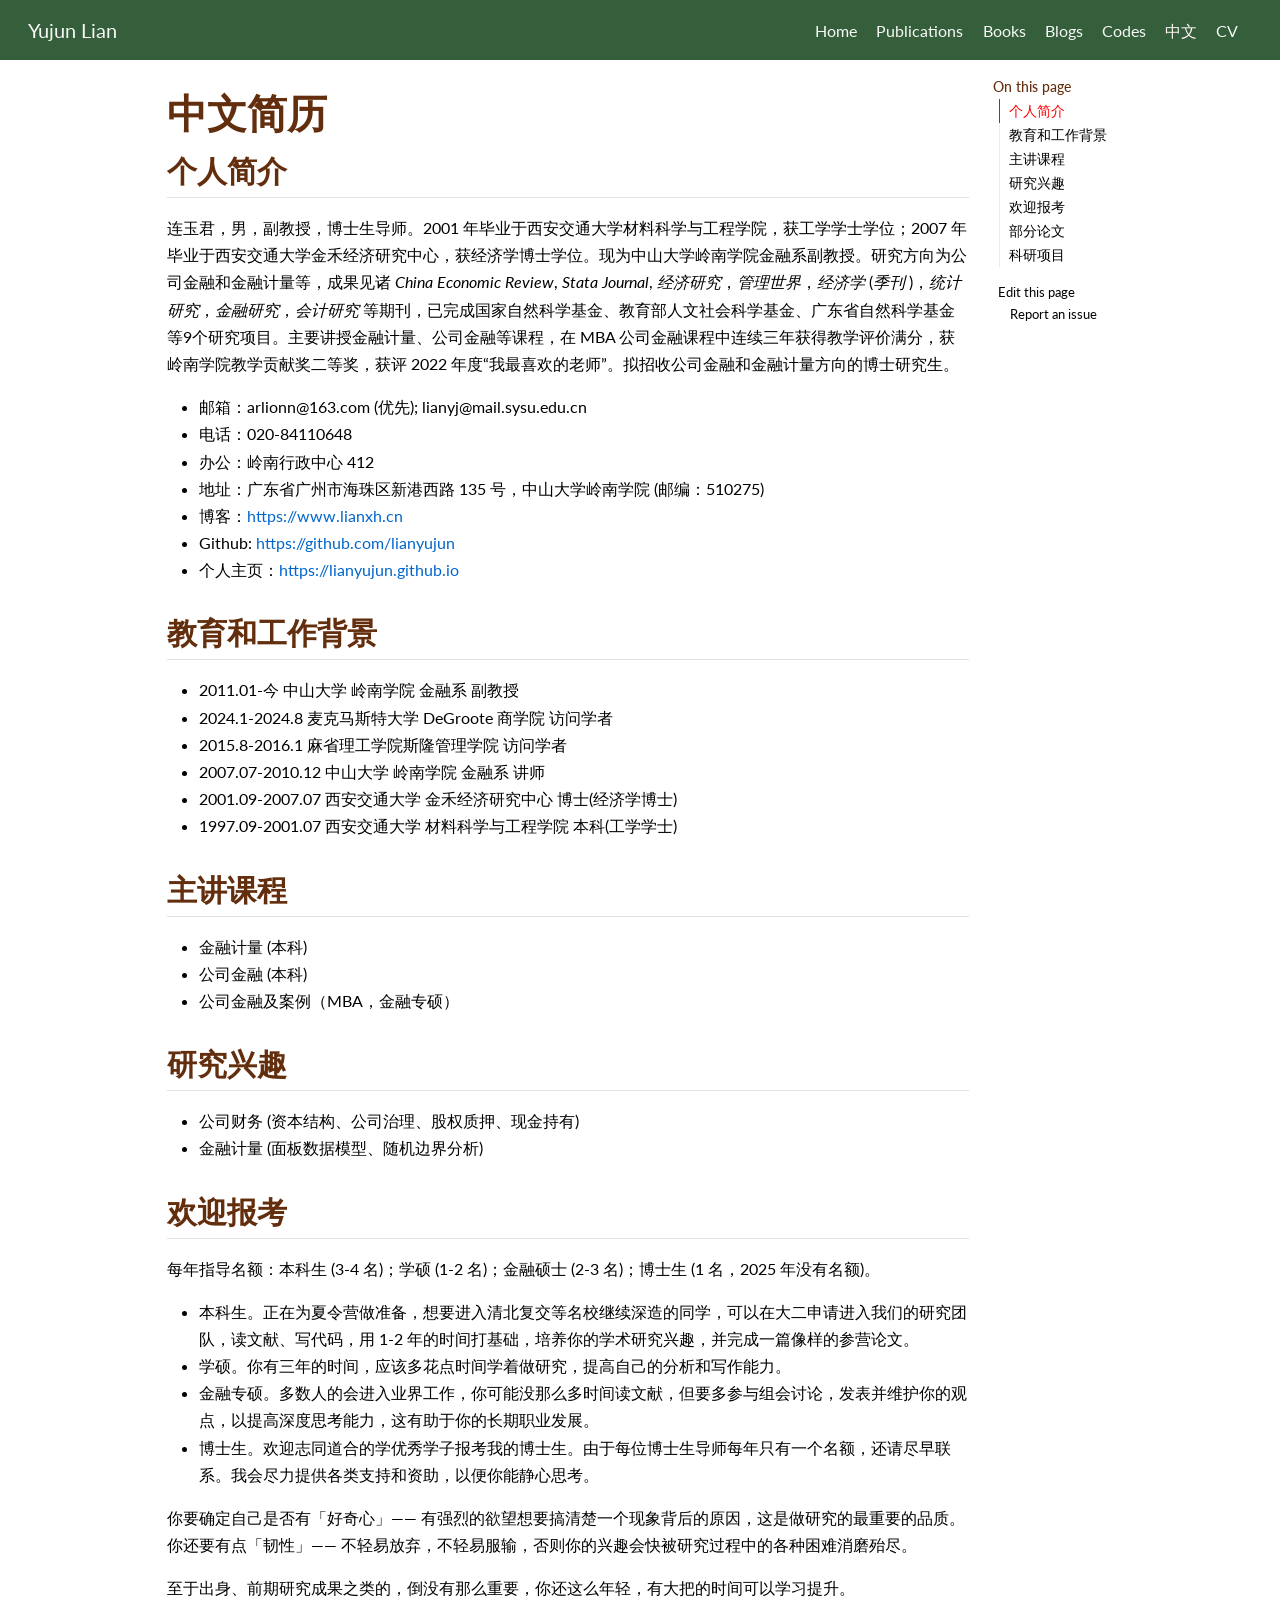
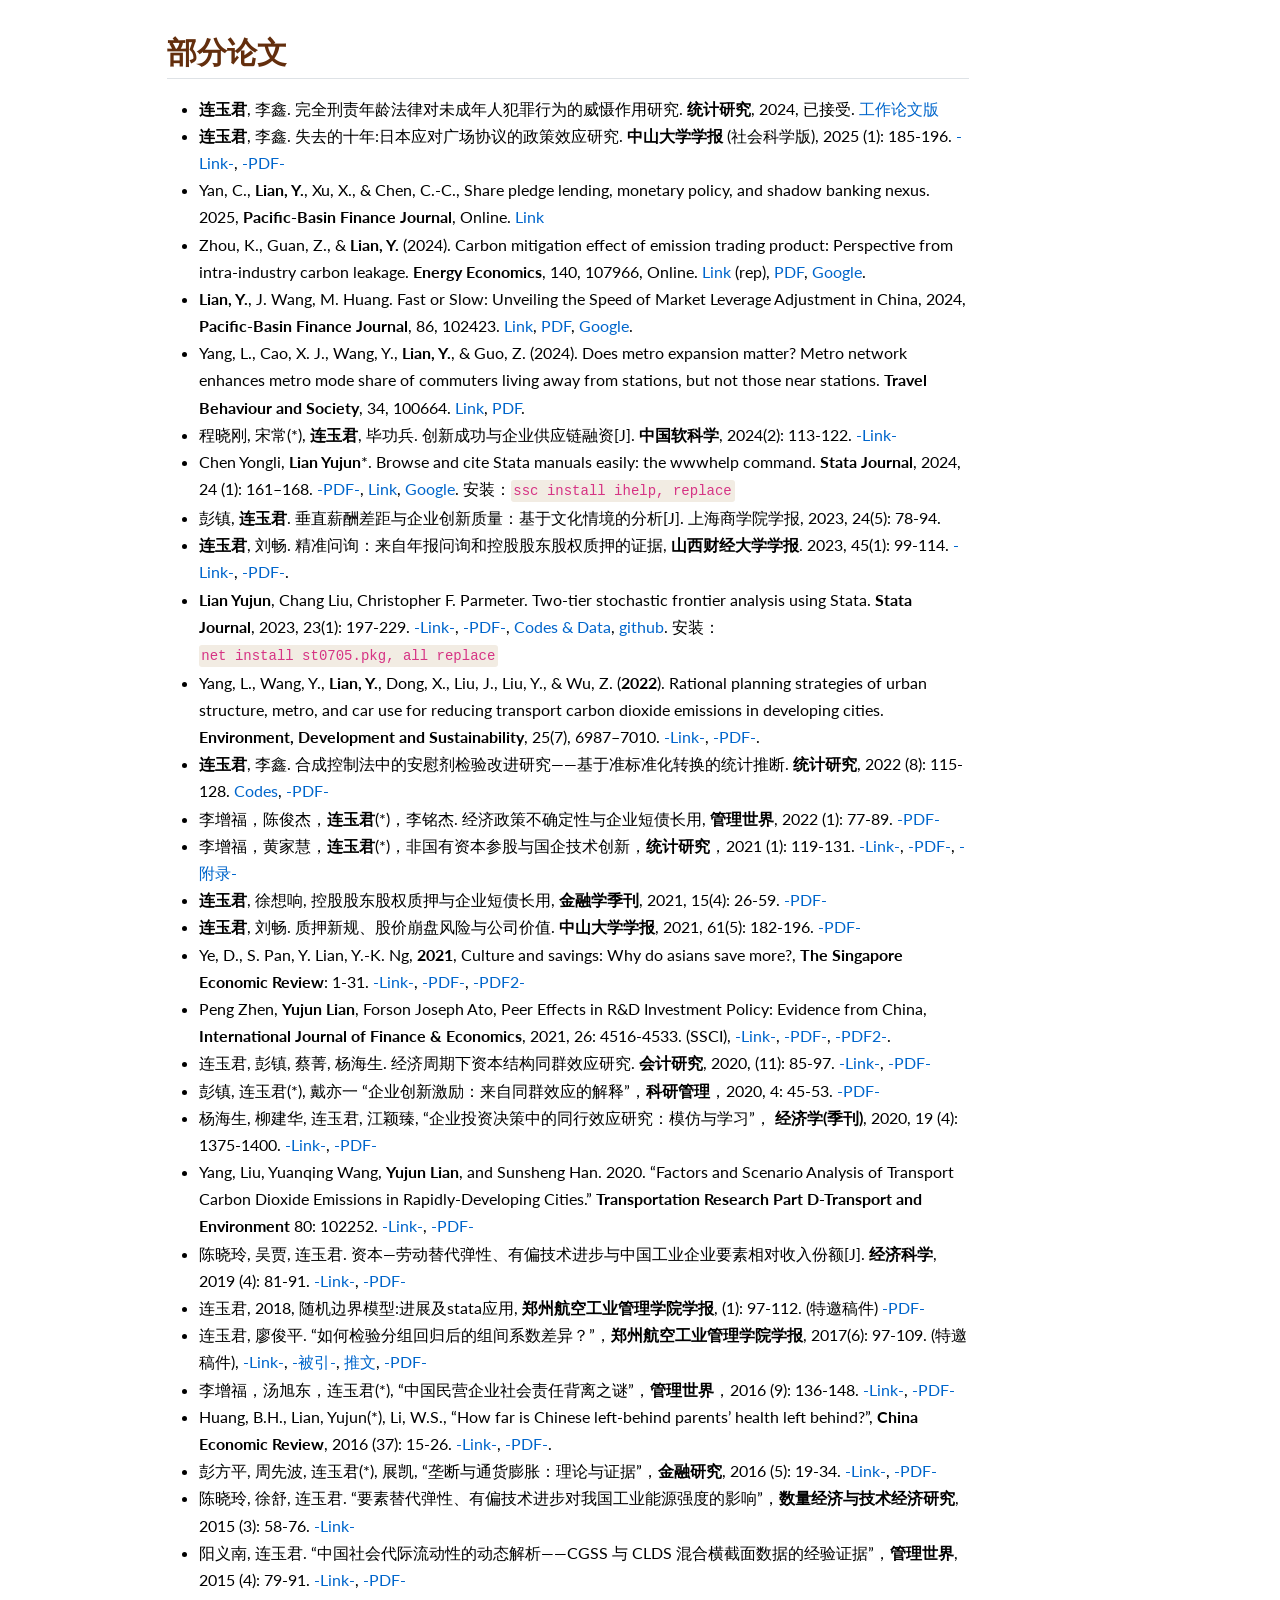
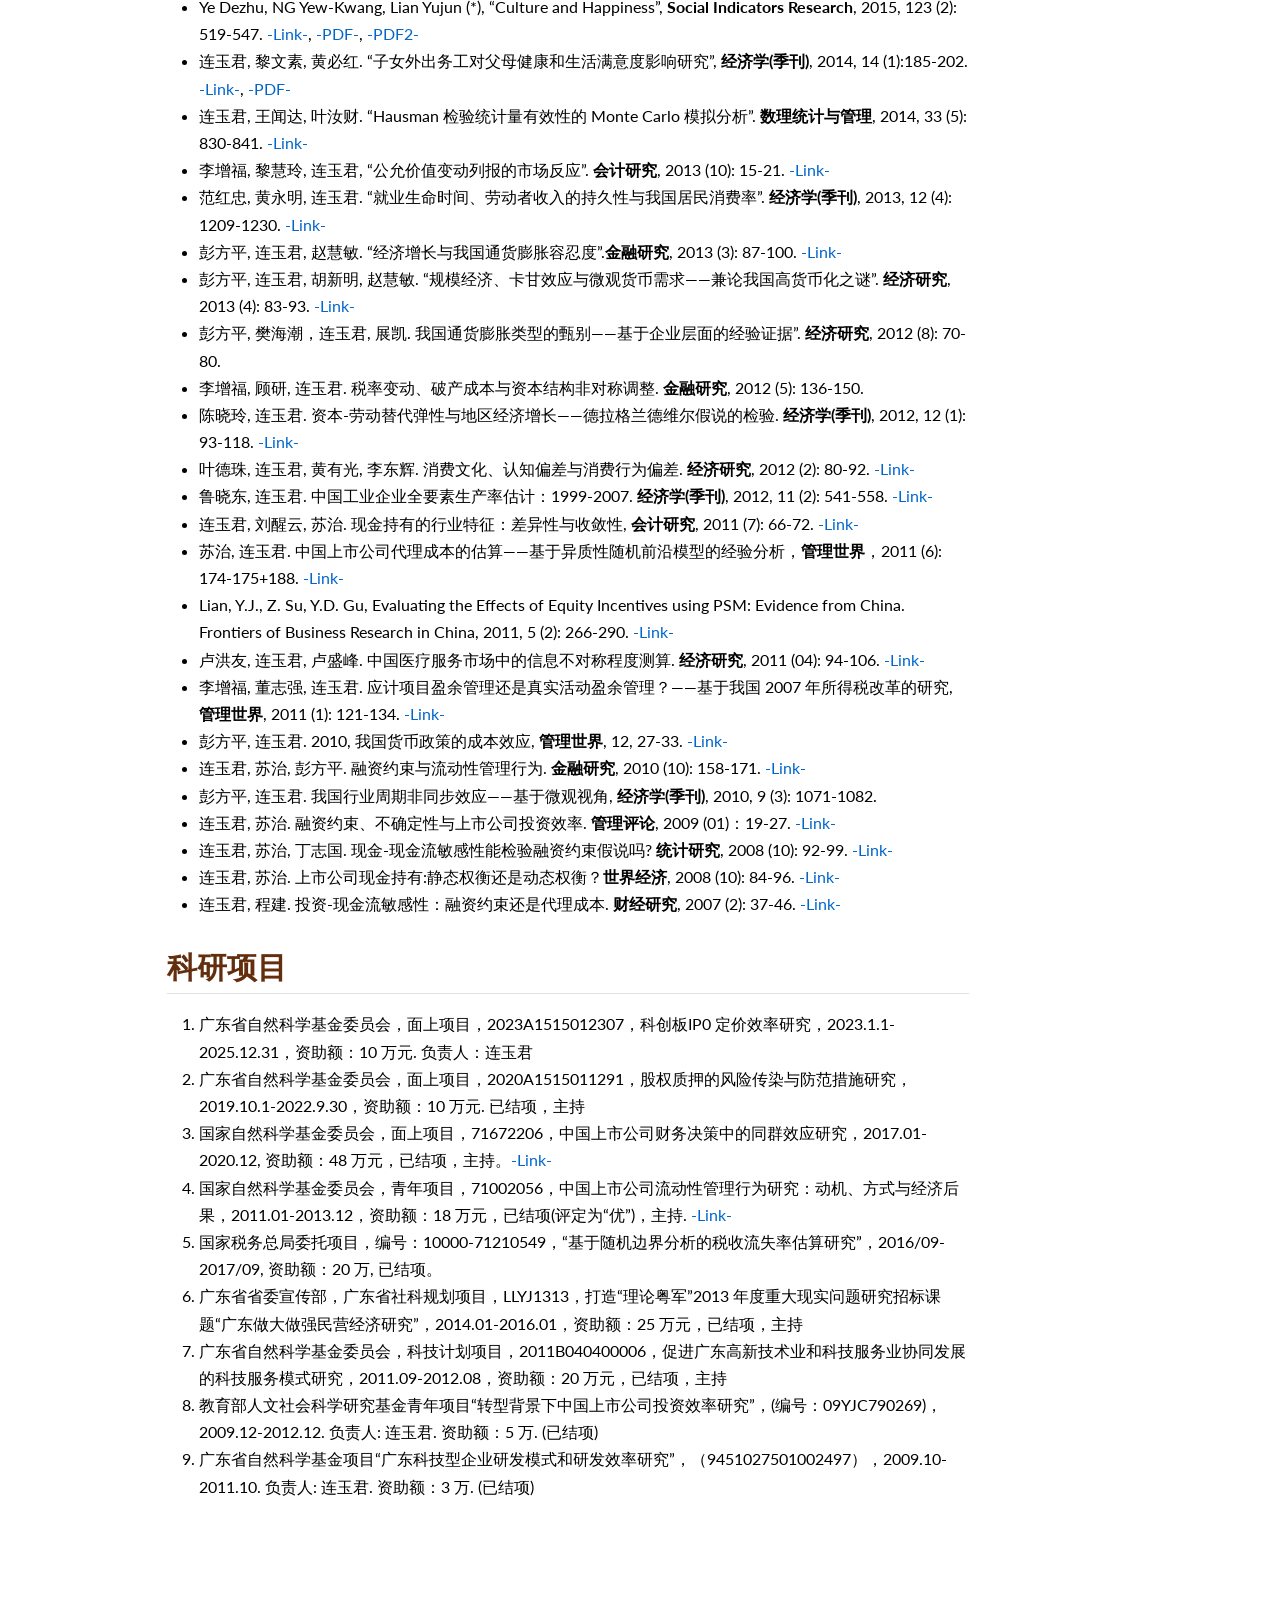
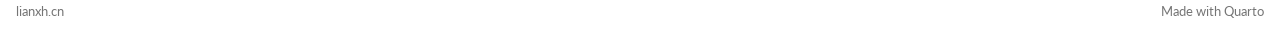
==== docs/Chinese.html @ 50842f46 "Initial commit" ====
<!DOCTYPE html>
<html xmlns="http://www.w3.org/1999/xhtml" lang="en" xml:lang="en"><head>

<meta charset="utf-8">
<meta name="generator" content="quarto-1.6.39">

<meta name="viewport" content="width=device-width, initial-scale=1.0, user-scalable=yes">


<title>中文简历 – Yujun Lian</title>
<style>
code{white-space: pre-wrap;}
span.smallcaps{font-variant: small-caps;}
div.columns{display: flex; gap: min(4vw, 1.5em);}
div.column{flex: auto; overflow-x: auto;}
div.hanging-indent{margin-left: 1.5em; text-indent: -1.5em;}
ul.task-list{list-style: none;}
ul.task-list li input[type="checkbox"] {
  width: 0.8em;
  margin: 0 0.8em 0.2em -1em; /* quarto-specific, see https://github.com/quarto-dev/quarto-cli/issues/4556 */ 
  vertical-align: middle;
}
</style>


<script src="site_libs/quarto-nav/quarto-nav.js"></script>
<script src="site_libs/quarto-nav/headroom.min.js"></script>
<script src="site_libs/clipboard/clipboard.min.js"></script>
<script src="site_libs/quarto-search/autocomplete.umd.js"></script>
<script src="site_libs/quarto-search/fuse.min.js"></script>
<script src="site_libs/quarto-search/quarto-search.js"></script>
<meta name="quarto:offset" content="./">
<link href="./images/site-logo.png" rel="icon" type="image/png">
<script src="site_libs/quarto-html/quarto.js"></script>
<script src="site_libs/quarto-html/popper.min.js"></script>
<script src="site_libs/quarto-html/tippy.umd.min.js"></script>
<script src="site_libs/quarto-html/anchor.min.js"></script>
<link href="site_libs/quarto-html/tippy.css" rel="stylesheet">
<link href="site_libs/quarto-html/quarto-syntax-highlighting-fe8e7e522ae82dd820442a7d00205796.css" rel="stylesheet" id="quarto-text-highlighting-styles">
<script src="site_libs/bootstrap/bootstrap.min.js"></script>
<link href="site_libs/bootstrap/bootstrap-icons.css" rel="stylesheet">
<link href="site_libs/bootstrap/bootstrap-5df277ab798583035ee15cc21a835e6a.min.css" rel="stylesheet" append-hash="true" id="quarto-bootstrap" data-mode="light">
<script id="quarto-search-options" type="application/json">{
  "location": "navbar",
  "copy-button": false,
  "collapse-after": 3,
  "panel-placement": "end",
  "type": "overlay",
  "limit": 50,
  "keyboard-shortcut": [
    "f",
    "/",
    "s"
  ],
  "show-item-context": false,
  "language": {
    "search-no-results-text": "No results",
    "search-matching-documents-text": "matching documents",
    "search-copy-link-title": "Copy link to search",
    "search-hide-matches-text": "Hide additional matches",
    "search-more-match-text": "more match in this document",
    "search-more-matches-text": "more matches in this document",
    "search-clear-button-title": "Clear",
    "search-text-placeholder": "",
    "search-detached-cancel-button-title": "Cancel",
    "search-submit-button-title": "Submit",
    "search-label": "Search"
  }
}</script>


</head>

<body class="nav-fixed">

<div id="quarto-search-results"></div>
  <header id="quarto-header" class="headroom fixed-top">
    <nav class="navbar navbar-expand-lg " data-bs-theme="dark">
      <div class="navbar-container container-fluid">
      <div class="navbar-brand-container mx-auto">
    <a class="navbar-brand" href="./index.html">
    <span class="navbar-title">Yujun Lian</span>
    </a>
  </div>
            <div id="quarto-search" class="" title="Search"></div>
          <button class="navbar-toggler" type="button" data-bs-toggle="collapse" data-bs-target="#navbarCollapse" aria-controls="navbarCollapse" role="menu" aria-expanded="false" aria-label="Toggle navigation" onclick="if (window.quartoToggleHeadroom) { window.quartoToggleHeadroom(); }">
  <span class="navbar-toggler-icon"></span>
</button>
          <div class="collapse navbar-collapse" id="navbarCollapse">
            <ul class="navbar-nav navbar-nav-scroll ms-auto">
  <li class="nav-item">
    <a class="nav-link" href="./index.html"> 
<span class="menu-text">Home</span></a>
  </li>  
  <li class="nav-item">
    <a class="nav-link" href="./publications.html"> 
<span class="menu-text">Publications</span></a>
  </li>  
  <li class="nav-item">
    <a class="nav-link" href="./books.html"> 
<span class="menu-text">Books</span></a>
  </li>  
  <li class="nav-item">
    <a class="nav-link" href="./blog.html"> 
<span class="menu-text">Blogs</span></a>
  </li>  
  <li class="nav-item">
    <a class="nav-link" href="./codes.html"> 
<span class="menu-text">Codes</span></a>
  </li>  
  <li class="nav-item">
    <a class="nav-link active" href="./Chinese.html" aria-current="page"> 
<span class="menu-text">中文</span></a>
  </li>  
  <li class="nav-item">
    <a class="nav-link" href="./CV.pdf"> 
<span class="menu-text">CV</span></a>
  </li>  
</ul>
          </div> <!-- /navcollapse -->
            <div class="quarto-navbar-tools">
</div>
      </div> <!-- /container-fluid -->
    </nav>
</header>
<!-- content -->
<div id="quarto-content" class="quarto-container page-columns page-rows-contents page-layout-article page-navbar">
<!-- sidebar -->
<!-- margin-sidebar -->
    <div id="quarto-margin-sidebar" class="sidebar margin-sidebar">
        <nav id="TOC" role="doc-toc" class="toc-active">
    <h2 id="toc-title">On this page</h2>
   
  <ul>
  <li><a href="#个人简介" id="toc-个人简介" class="nav-link active" data-scroll-target="#个人简介">个人简介</a></li>
  <li><a href="#教育和工作背景" id="toc-教育和工作背景" class="nav-link" data-scroll-target="#教育和工作背景">教育和工作背景</a></li>
  <li><a href="#主讲课程" id="toc-主讲课程" class="nav-link" data-scroll-target="#主讲课程">主讲课程</a></li>
  <li><a href="#研究兴趣" id="toc-研究兴趣" class="nav-link" data-scroll-target="#研究兴趣">研究兴趣</a></li>
  <li><a href="#欢迎报考" id="toc-欢迎报考" class="nav-link" data-scroll-target="#欢迎报考">欢迎报考</a></li>
  <li><a href="#部分论文" id="toc-部分论文" class="nav-link" data-scroll-target="#部分论文">部分论文</a></li>
  <li><a href="#科研项目" id="toc-科研项目" class="nav-link" data-scroll-target="#科研项目">科研项目</a></li>
  </ul>
<div class="toc-actions"><ul><li><a href="https://github.com/lianyujun/lianyujun.github.io/edit/main/Chinese.qmd" class="toc-action"><i class="bi bi-github"></i>Edit this page</a></li><li><a href="https://github.com/lianyujun/lianyujun.github.io/issues/new" class="toc-action"><i class="bi empty"></i>Report an issue</a></li></ul></div></nav>
    </div>
<!-- main -->
<main class="content" id="quarto-document-content">

<header id="title-block-header" class="quarto-title-block default">
<div class="quarto-title">
<h1 class="title">中文简历</h1>
</div>



<div class="quarto-title-meta">

    
  
    
  </div>
  


</header>


<section id="个人简介" class="level2">
<h2 class="anchored" data-anchor-id="个人简介">个人简介</h2>
<p>连玉君，男，副教授，博士生导师。2001 年毕业于西安交通大学材料科学与工程学院，获工学学士学位；2007 年毕业于西安交通大学金禾经济研究中心，获经济学博士学位。现为中山大学岭南学院金融系副教授。研究方向为公司金融和金融计量等，成果见诸 <em>China Economic Review</em>, <em>Stata Journal</em>, <em>经济研究</em>，<em>管理世界</em>，<em>经济学</em> (<em>季刊</em> )，<em>统计研究</em>，<em>金融研究</em>，<em>会计研究</em> 等期刊，已完成国家自然科学基金、教育部人文社会科学基金、广东省自然科学基金等9个研究项目。主要讲授金融计量、公司金融等课程，在 MBA 公司金融课程中连续三年获得教学评价满分，获岭南学院教学贡献奖二等奖，获评 2022 年度“我最喜欢的老师”。拟招收公司金融和金融计量方向的博士研究生。</p>
<ul>
<li>邮箱：arlionn@163.com (优先); lianyj@mail.sysu.edu.cn</li>
<li>电话：020-84110648</li>
<li>办公：岭南行政中心 412</li>
<li>地址：广东省广州市海珠区新港西路 135 号，中山大学岭南学院 (邮编：510275)</li>
<li>博客：<a href="https://www.lianxh.cn" class="uri">https://www.lianxh.cn</a></li>
<li>Github: <a href="https://github.com/lianyujun" class="uri">https://github.com/lianyujun</a></li>
<li>个人主页：<a href="https://lianyujun.github.io" class="uri">https://lianyujun.github.io</a></li>
</ul>
</section>
<section id="教育和工作背景" class="level2">
<h2 class="anchored" data-anchor-id="教育和工作背景">教育和工作背景</h2>
<ul>
<li>2011.01-今 中山大学 岭南学院 金融系 副教授</li>
<li>2024.1-2024.8 麦克马斯特大学 DeGroote 商学院 访问学者</li>
<li>2015.8-2016.1 麻省理工学院斯隆管理学院 访问学者</li>
<li>2007.07-2010.12 中山大学 岭南学院 金融系 讲师</li>
<li>2001.09-2007.07 西安交通大学 金禾经济研究中心 博士(经济学博士)</li>
<li>1997.09-2001.07 西安交通大学 材料科学与工程学院 本科(工学学士)</li>
</ul>
</section>
<section id="主讲课程" class="level2">
<h2 class="anchored" data-anchor-id="主讲课程">主讲课程</h2>
<ul>
<li>金融计量 (本科)</li>
<li>公司金融 (本科)</li>
<li>公司金融及案例（MBA，金融专硕）</li>
</ul>
</section>
<section id="研究兴趣" class="level2">
<h2 class="anchored" data-anchor-id="研究兴趣">研究兴趣</h2>
<ul>
<li>公司财务 (资本结构、公司治理、股权质押、现金持有)</li>
<li>金融计量 (面板数据模型、随机边界分析)</li>
</ul>
</section>
<section id="欢迎报考" class="level2">
<h2 class="anchored" data-anchor-id="欢迎报考">欢迎报考</h2>
<p>每年指导名额：本科生 (3-4 名)；学硕 (1-2 名)；金融硕士 (2-3 名)；博士生 (1 名，2025 年没有名额)。</p>
<ul>
<li>本科生。正在为夏令营做准备，想要进入清北复交等名校继续深造的同学，可以在大二申请进入我们的研究团队，读文献、写代码，用 1-2 年的时间打基础，培养你的学术研究兴趣，并完成一篇像样的参营论文。</li>
<li>学硕。你有三年的时间，应该多花点时间学着做研究，提高自己的分析和写作能力。</li>
<li>金融专硕。多数人的会进入业界工作，你可能没那么多时间读文献，但要多参与组会讨论，发表并维护你的观点，以提高深度思考能力，这有助于你的长期职业发展。</li>
<li>博士生。欢迎志同道合的学优秀学子报考我的博士生。由于每位博士生导师每年只有一个名额，还请尽早联系。我会尽力提供各类支持和资助，以便你能静心思考。</li>
</ul>
<p>你要确定自己是否有「好奇心」—— 有强烈的欲望想要搞清楚一个现象背后的原因，这是做研究的最重要的品质。你还要有点「韧性」—— 不轻易放弃，不轻易服输，否则你的兴趣会快被研究过程中的各种困难消磨殆尽。</p>
<p>至于出身、前期研究成果之类的，倒没有那么重要，你还这么年轻，有大把的时间可以学习提升。</p>
</section>
<section id="部分论文" class="level2">
<h2 class="anchored" data-anchor-id="部分论文">部分论文</h2>
<ul>
<li><strong>连玉君</strong>, 李鑫. 完全刑责年龄法律对未成年人犯罪行为的威慑作用研究. <strong>统计研究</strong>, 2024, 已接受. <a href="https://file-lianxh.oss-cn-shenzhen.aliyuncs.com/Refs/LianPub/%E8%BF%9E%E7%8E%89%E5%90%9B-%E6%9D%8E%E9%91%AB-2024-%E7%BB%9F%E8%AE%A1%E7%A0%94%E7%A9%B6-RDD-%E6%9C%AA%E6%88%90%E5%B9%B4%E4%BA%BA.pdf">工作论文版</a></li>
<li><strong>连玉君</strong>, 李鑫. 失去的十年:日本应对广场协议的政策效应研究. <strong>中山大学学报</strong> (社会科学版), 2025 (1): 185-196. <a href="https://link.cnki.net/doi/10.13471/j.cnki.jsysusse.2025.01.020">-Link-</a>, <a href="https://bar.cnki.net/bar/download/order?id=Pmp%2F5es3RB81cmauPwpbvsPMJcfwHgIZAnUyOJG6Kdog%2BHL%2FGFrGhKahW4YGMC%2BS9rApGw1Kn1Osj2RxbQfKvjCe6SDJA%2FE4K5lDg6WoZeh7b5mY%2FmsIpB5E%2FKF94iQVwddxEU3rL3oTHoiWc6PitFK57xT%2B8LhM%2BfEqYWvBGm0igmLMld3nSvbU4a5%2BOkNaUlSU0HSLnl9m7MwOtW%2FIk9GlczRq40icS9q1bpEM6d9lgv7q8C%2BP7FPVW3hwYPcqveGzrp%2B41EH7caBaJ8FVkg%3D%3D">-PDF-</a></li>
<li>Yan, C., <strong>Lian, Y.</strong>, Xu, X., &amp; Chen, C.-C., Share pledge lending, monetary policy, and shadow banking nexus. 2025, <strong>Pacific-Basin Finance Journal</strong>, Online. <a href="https://doi.org/10.1016/j.pacfin.2025.102772">Link</a></li>
<li>Zhou, K., Guan, Z., &amp; <strong>Lian, Y.</strong> (2024). Carbon mitigation effect of emission trading product: Perspective from intra-industry carbon leakage. <strong>Energy Economics</strong>, 140, 107966, Online. <a href="https://doi.org/10.1016/j.eneco.2024.107966">Link</a> (rep), <a href="https://file-lianxh.oss-cn-shenzhen.aliyuncs.com/Refs/LianPub/Lian-2024-EE_Preproof.pdf">PDF</a>, <a href="https://scholar.google.com/scholar?q=Carbon%20mitigation%20effect%20of%20emission%20trading%20product:%20Perspective%20from%20intra-industry%20carbon%20leakage">Google</a>.</li>
<li><strong>Lian, Y.</strong>, J. Wang, M. Huang. Fast or Slow: Unveiling the Speed of Market Leverage Adjustment in China, 2024, <strong>Pacific-Basin Finance Journal</strong>, 86, 102423. <a href="https://doi.org/10.1016/j.pacfin.2024.102423">Link</a>, <a href="https://file-lianxh.oss-cn-shenzhen.aliyuncs.com/Refs/LianPub/Lian_2024_Fast_or_slow_Unveiling_the_speed_of_market_leverage_adjustment_in_China.pdf">PDF</a>, <a href="https://scholar.google.com/scholar?q=Fast%20or%20slow:%20Unveiling%20the%20speed%20of%20market%20leverage%20adjustment%20in%20China">Google</a>.</li>
<li>Yang, L., Cao, X. J., Wang, Y., <strong>Lian, Y.</strong>, &amp; Guo, Z. (2024). Does metro expansion matter? Metro network enhances metro mode share of commuters living away from stations, but not those near stations. <strong>Travel Behaviour and Society</strong>, 34, 100664. <a href="https://doi.org/10.1016/j.tbs.2023.100664">Link</a>, <a href="https://file-lianxh.oss-cn-shenzhen.aliyuncs.com/Refs/LianPub/Yang_Lian_2024_TBS.pdf">PDF</a>.</li>
<li>程晓刚, 宋常(*), <strong>连玉君</strong>, 毕功兵. 创新成功与企业供应链融资[J]. <strong>中国软科学</strong>, 2024(2): 113-122. <a href="https://kns.cnki.net/kcms2/article/abstract?v=ifIT5_n5_GfsqAytcOFCtKtj3A3Ye2M3_9RBgXUpgnhGuce7Awmik5x9zVhSYfbQyEvQrpnA9vn4AttiF0kfsYgAFfIovjC_oeJJuO2YG7aA3ABB3IoGwXR8R9n0lREGvz3EJ3tcLM8Y3ekH7JFdlpgV2VUjnovy_2sYLNwwuPk=&amp;uniplatform=NZKPT">-Link-</a></li>
<li>Chen Yongli, <strong>Lian Yujun</strong>*. Browse and cite Stata manuals easily: the wwwhelp command. <strong>Stata Journal</strong>, 2024, 24 (1): 161–168. <a href="https://file-lianxh.oss-cn-shenzhen.aliyuncs.com/Refs/LianPub/Chen-Lian-2024-SJ-wwwhelp-ihelp.pdf">-PDF-</a>, <a href="https://doi.org/10.1177/1536867X241233676">Link</a>, <a href="https://scholar.google.com/scholar?q=Browse%20and%20cite%20Stata%20manuals%20easily:%20The%20wwwhelp%20command">Google</a>. 安装：<code>ssc install ihelp, replace</code></li>
<li>彭镇, <strong>连玉君</strong>. 垂直薪酬差距与企业创新质量：基于文化情境的分析[J]. 上海商学院学报, 2023, 24(5): 78-94.</li>
<li><strong>连玉君</strong>, 刘畅. 精准问询：来自年报问询和控股股东股权质押的证据, <strong>山西财经大学学报</strong>. 2023, 45(1): 99-114. <a href="https://d.wanfangdata.com.cn/periodical/sxcjdxxb202301008">-Link-</a>, <a href="https://file-lianxh.oss-cn-shenzhen.aliyuncs.com/Refs/LianPub/%E8%BF%9E%E7%8E%89%E5%90%9B-%E5%88%98%E7%95%85-2023-%E7%B2%BE%E5%87%86%E9%97%AE%E8%AF%A2_%E6%9D%A5%E8%87%AA%E5%B9%B4%E6%8A%A5%E9%97%AE%E8%AF%A2%E5%92%8C%E6%8E%A7%E8%82%A1%E8%82%A1%E4%B8%9C%E8%82%A1%E6%9D%83%E8%B4%A8%E6%8A%BC%E7%9A%84%E8%AF%81%E6%8D%AE.pdf">-PDF-</a>.</li>
<li><strong>Lian Yujun</strong>, Chang Liu, Christopher F. Parmeter. Two-tier stochastic frontier analysis using Stata. <strong>Stata Journal</strong>, 2023, 23(1): 197-229. <a href="https://journals.sagepub.com/doi/abs/10.1177/1536867X231162033">-Link-</a>, <a href="https://file.lianxh.cn/Refs/LianPub/Lian-2023-SJ-sftt-Two-tier-SFA.pdf">-PDF-</a>, <a href="https://gitee.com/arlionn/sftt">Codes &amp; Data</a>, <a href="https://github.com/arlionn/sftt">github</a>. 安装：<code>net install st0705.pkg, all replace</code></li>
<li>Yang, L., Wang, Y., <strong>Lian, Y.</strong>, Dong, X., Liu, J., Liu, Y., &amp; Wu, Z. (<strong>2022</strong>). Rational planning strategies of urban structure, metro, and car use for reducing transport carbon dioxide emissions in developing cities. <strong>Environment, Development and Sustainability</strong>, 25(7), 6987–7010. <a href="https://doi.org/10.1007/s10668-022-02344-0">-Link-</a>, <a href="https://link.springer.com/content/pdf/10.1007/s10668-022-02344-0.pdf">-PDF-</a>.</li>
<li><strong>连玉君</strong>, 李鑫. 合成控制法中的安慰剂检验改进研究——基于准标准化转换的统计推断. <strong>统计研究</strong>, 2022 (8): 115-128. <a href="https://gitee.com/arlionn/synthsd">Codes</a>, <a href="https://file-lianxh.oss-cn-shenzhen.aliyuncs.com/Refs/LianPub/%E8%BF%9E%E7%8E%89%E5%90%9B-%E6%9D%8E%E9%91%AB-2022-%E7%BB%9F%E8%AE%A1%E7%A0%94%E7%A9%B6-%E6%A0%A1%E6%A0%B7-%E9%9D%9E%E6%AD%A3%E5%BC%8F%E7%89%88.pdf">-PDF-</a></li>
<li>李增福，陈俊杰，<strong>连玉君</strong>(*)，李铭杰. 经济政策不确定性与企业短债长用, <strong>管理世界</strong>, 2022 (1): 77-89. <a href="https://file-lianxh.oss-cn-shenzhen.aliyuncs.com/Refs/LianPub/%E6%9D%8E%E5%A2%9E%E7%A6%8F-%E8%BF%9E%E7%8E%89%E5%90%9B-2022-%E7%AE%A1%E7%90%86%E4%B8%96%E7%95%8C-%E7%BB%8F%E6%B5%8E%E6%94%BF%E7%AD%96%E4%B8%8D%E7%A1%AE%E5%AE%9A%E6%80%A7%E4%B8%8E%E4%BC%81%E4%B8%9A%E7%9F%AD%E5%80%BA%E9%95%BF%E7%94%A8.pdf">-PDF-</a></li>
<li>李增福，黄家慧，<strong>连玉君</strong>(*)，非国有资本参股与国企技术创新，<strong>统计研究</strong>，2021 (1): 119-131. <a href="https://t.cnki.net/kcms/detail?v=X6oIUGaNdGl02O8hLreyMfQ1AB_lc7oZyruBxG73K9OVEB6dr7g6N2LQ1UIioRWcfRv5Ih1EskkwhzyU6x-XF-fvlUvmr2hJwiEvVfIzYhBskUjtHXBQNfai1jy4bto0&amp;uniplatform=NZKPT">-Link-</a>, <a href="https://file-lianxh.oss-cn-shenzhen.aliyuncs.com/Refs/LianPub/%E6%9D%8E%E5%A2%9E%E7%A6%8F-%E8%BF%9E%E7%8E%89%E5%90%9B-2021-%E5%B8%A6%E5%B0%81%E9%9D%A2-%E7%BB%9F%E8%AE%A1%E7%A0%94%E7%A9%B6-%E9%9D%9E%E5%9B%BD%E6%9C%89%E8%B5%84%E6%9C%AC%E5%8F%82%E8%82%A1%E4%B8%8E%E5%9B%BD%E4%BC%81%E6%8A%80%E6%9C%AF%E5%88%9B%E6%96%B0.pdf">-PDF-</a>, <a href="https://file-lianxh.oss-cn-shenzhen.aliyuncs.com/Refs/LianPub/%E6%9D%8E%E5%A2%9E%E7%A6%8F-%E8%BF%9E%E7%8E%89%E5%90%9B-2021-%E9%99%84%E5%BD%95-%E7%BB%9F%E8%AE%A1%E7%A0%94%E7%A9%B6-%E9%9D%9E%E5%9B%BD%E6%9C%89%E8%B5%84%E6%9C%AC%E5%8F%82%E8%82%A1%E4%B8%8E%E5%9B%BD%E4%BC%81%E6%8A%80%E6%9C%AF%E5%88%9B%E6%96%B0.pdf">-附录-</a></li>
<li><strong>连玉君</strong>, 徐想响, 控股股东股权质押与企业短债长用, <strong>金融学季刊</strong>, 2021, 15(4): 26-59. <a href="https://file-lianxh.oss-cn-shenzhen.aliyuncs.com/Refs/LianPub/%E8%BF%9E%E7%8E%89%E5%90%9B-2021-%E9%87%91%E8%9E%8D%E5%AD%A6%E5%AD%A3%E5%88%8A-%E6%8E%A7%E8%82%A1%E8%82%A1%E4%B8%9C%E8%82%A1%E6%9D%83%E8%B4%A8%E6%8A%BC%E4%B8%8E%E4%BC%81%E4%B8%9A%E7%9F%AD%E5%80%BA%E9%95%BF%E7%94%A8.pdf">-PDF-</a></li>
<li><strong>连玉君</strong>, 刘畅. 质押新规、股价崩盘风险与公司价值. <strong>中山大学学报</strong>, 2021, 61(5): 182-196. <a href="https://file-lianxh.oss-cn-shenzhen.aliyuncs.com/Refs/LianPub/%E8%BF%9E%E7%8E%89%E5%90%9B-%E5%88%98%E7%95%85-2021-%E4%B8%AD%E5%A4%A7%E5%AD%A6%E6%8A%A5-%E8%B4%A8%E6%8A%BC%E6%96%B0%E8%A7%84-%E8%82%A1%E4%BB%B7%E5%B4%A9%E7%9B%98%E9%A3%8E%E9%99%A9%E4%B8%8E%E5%85%AC%E5%8F%B8%E4%BB%B7%E5%80%BC.pdf">-PDF-</a></li>
<li>Ye, D., S. Pan, Y. Lian, Y.-K. Ng, <strong>2021</strong>, Culture and savings: Why do asians save more?, <strong>The Singapore Economic Review</strong>: 1-31. <a href="https://www.worldscientific.com/doi/full/10.1142/S0217590819500607">-Link-</a>, <a href="https://www.worldscientific.com/doi/epdf/10.1142/S0217590819500607">-PDF-</a>, <a href="https://file-lianxh.oss-cn-shenzhen.aliyuncs.com/Refs/LianPub/Ye_Lian_2020_Culture-and-Savings_SER.pdf">-PDF2-</a></li>
<li>Peng Zhen, <strong>Yujun Lian</strong>, Forson Joseph Ato, Peer Effects in R&amp;D Investment Policy: Evidence from China, <strong>International Journal of Finance &amp; Economics</strong>, 2021, 26: 4516-4533. (SSCI), <a href="https://onlinelibrary.wiley.com/doi/full/10.1002/ijfe.2028">-Link-</a>, <a href="https://onlinelibrary.wiley.com/doi/epdf/10.1002/ijfe.2028">-PDF-</a>, <a href="https://file-lianxh.oss-cn-shenzhen.aliyuncs.com/Refs/LianPub/Peng_Lian_2020_Peer-effects-in-%20RD-investment-policy.pdf">-PDF2-</a>.</li>
<li>连玉君, 彭镇, 蔡菁, 杨海生. 经济周期下资本结构同群效应研究. <strong>会计研究</strong>, 2020, (11): 85-97. <a href="https://t.cnki.net/kcms/detail?v=X6oIUGaNdGlrcQ3EAxDkIyS7JVN9RZzbI2ci-F4lxs7vX3pbiFS8-nABvY59ioPj8mODCOh1h6K1-YkcqEFjJzUvtkx7-tFLhvO_fIES1l6PUe_LmCyqqq9NAODEXtQZ&amp;uniplatform=NZKPT">-Link-</a>, <a href="https://file-lianxh.oss-cn-shenzhen.aliyuncs.com/Refs/LianPub/%E8%BF%9E%E7%8E%89%E5%90%9B-%E5%BD%AD%E9%95%87-%E8%94%A1%E8%8F%81-%E6%9D%A8%E6%B5%B7%E7%94%9F-2020-11-%E4%BC%9A%E8%AE%A1%E7%A0%94%E7%A9%B6.pdf">-PDF-</a></li>
<li>彭镇, 连玉君(*), 戴亦一 “企业创新激励：来自同群效应的解释”，<strong>科研管理</strong>，2020, 4: 45-53. <a href="https://file-lianxh.oss-cn-shenzhen.aliyuncs.com/Refs/LianPub/%E5%BD%AD%E9%95%87-%E8%BF%9E%E7%8E%89%E5%90%9B-2019-%E7%A7%91%E7%A0%94%E7%AE%A1%E7%90%86-%E4%BC%81%E4%B8%9A%E5%88%9B%E6%96%B0%E6%BF%80%E5%8A%B1_%E6%9D%A5%E8%87%AA%E5%90%8C%E7%BE%A4%E6%95%88%E5%BA%94%E7%9A%84%E8%A7%A3%E9%87%8A.pdf">-PDF-</a></li>
<li>杨海生, 柳建华, 连玉君, 江颖臻, “企业投资决策中的同行效应研究：模仿与学习”， <strong>经济学(季刊)</strong>, 2020, 19 (4): 1375-1400. <a href="https://kns.cnki.net/kcms/detail/detail.aspx?dbcode=CJFD&amp;dbname=CJFDLAST2020&amp;filename=JJXU202004012&amp;v=vnwv0yeOYjJw%25mmd2BlUxc6MxanVFhxwRp%25mmd2F6IpffyTQo6%25mmd2Bsuy7Loyopjgp%25mmd2BjNBhek9pFx">-Link-</a>, <a href="https://file-lianxh.oss-cn-shenzhen.aliyuncs.com/Refs/LianPub/%E6%9D%A8%E6%B5%B7%E7%94%9F-%E6%9F%B3%E5%BB%BA%E5%8D%8E-%E8%BF%9E%E7%8E%89%E5%90%9B-2019-%E7%BB%8F%E6%B5%8E%E5%AD%A6%E5%AD%A3%E5%88%8A-%E4%BC%81%E4%B8%9A%E6%8A%95%E8%B5%84%E5%86%B3%E7%AD%96%E4%B8%AD%E7%9A%84%E5%90%8C%E8%A1%8C%E6%95%88%E5%BA%94%E7%A0%94%E7%A9%B6.pdf">-PDF-</a></li>
<li>Yang, Liu, Yuanqing Wang, <strong>Yujun Lian</strong>, and Sunsheng Han. 2020. “Factors and Scenario Analysis of Transport Carbon Dioxide Emissions in Rapidly-Developing Cities.” <strong>Transportation Research Part D-Transport and Environment</strong> 80: 102252. <a href="https://doi.org/10.1016/j.trd.2020.102252">-Link-</a>, <a href="https://file-lianxh.oss-cn-shenzhen.aliyuncs.com/Refs/LianPub/Yang_Lian_2020_Q2-Transportation_Research_Part_D.pdf">-PDF-</a></li>
<li>陈晓玲, 吴贾, 连玉君. 资本—劳动替代弹性、有偏技术进步与中国工业企业要素相对收入份额[J]. <strong>经济科学</strong>, 2019 (4): 81-91. <a href="https://kns.cnki.net/kcms/detail/detail.aspx?dbcode=CJFD&amp;dbname=CJFDLAST2019&amp;filename=JJKX201904008&amp;v=MiYkH8v4IDNOpUHlm2A4WC2Byy%25mmd2FEbCk%25mmd2FtrFE5C9bi1ao4XQNgbDmqna4Q6Iz0Vkp">-Link-</a>, <a href="https://file-lianxh.oss-cn-shenzhen.aliyuncs.com/Refs/LianPub/%E9%99%88%E6%99%93%E7%8E%B2_%E5%90%B4%E8%B4%BE_%E8%BF%9E%E7%8E%89%E5%90%9B_2019_%E8%B5%84%E6%9C%AC_%E5%8A%B3%E5%8A%A8%E6%9B%BF%E4%BB%A3%E5%BC%B9%E6%80%A7_%E6%9C%89%E5%81%8F%E6%8A%80%E6%9C%AF%E8%BF%9B%E6%AD%A5%E4%B8%8E%E4%B8%AD%E5%9B%BD%E5%B7%A5%E4%B8%9A%E4%BC%81%E4%B8%9A%E8%A6%81%E7%B4%A0%E7%9B%B8%E5%AF%B9%E6%94%B6%E5%85%A5%E4%BB%BD%E9%A2%9D.pdf">-PDF-</a></li>
<li>连玉君, 2018, 随机边界模型:进展及stata应用, <strong>郑州航空工业管理学院学报</strong>, (1): 97-112. (特邀稿件) <a href="https://file-lianxh.oss-cn-shenzhen.aliyuncs.com/Refs/LianPub/%E8%BF%9E%E7%8E%89%E5%90%9B-2018-%E9%9A%8F%E6%9C%BA%E8%BE%B9%E7%95%8C%E6%A8%A1%E5%9E%8B_%E8%BF%9B%E5%B1%95%E5%8F%8AStata%E5%BA%94%E7%94%A8.pdf">-PDF-</a></li>
<li>连玉君, 廖俊平. “如何检验分组回归后的组间系数差异？”，<strong>郑州航空工业管理学院学报</strong>, 2017(6): 97-109. (特邀稿件), <a href="https://t.cnki.net/kcms/detail?v=3uoqIhG8C44YLTlOAiTRKgchrJ08w1e7KuxSPDoq7DTCXFyWbxw4dosRY_cytYzVnMc59G-pPbdxJriX8YSFT8J3rOGAdQkT&amp;uniplatform=NZKPT">-Link-</a>, <a href="https://ref.cnki.net/REF/Detail/GetRefFileDetail?fileName=ZZHK201706010&amp;title=%e5%a6%82%e4%bd%95%e6%a3%80%e9%aa%8c%e5%88%86%e7%bb%84%e5%9b%9e%e5%bd%92%e5%90%8e%e7%9a%84%e7%bb%84%e9%97%b4%e7%b3%bb%e6%95%b0%e5%b7%ae%e5%bc%82%3f&amp;fileCount=265&amp;otherRefCount=264&amp;yearCnt=0&amp;begin=&amp;end=&amp;isOtherCited=False&amp;isInCludedString=Y&amp;sourceRange=">-被引-</a>, <a href="https://www.lianxh.cn/news/051e3a01cdb19.html">推文</a>, <a href="https://file-lianxh.oss-cn-shenzhen.aliyuncs.com/Refs/LianPub/%E8%BF%9E%E7%8E%89%E5%90%9B-2017-%E5%A6%82%E4%BD%95%E6%A3%80%E9%AA%8C%E5%88%86%E7%BB%84%E5%9B%9E%E5%BD%92%E5%90%8E%E7%9A%84%E7%BB%84%E9%97%B4%E7%B3%BB%E6%95%B0%E5%B7%AE%E5%BC%82.pdf">-PDF-</a></li>
<li>李增福，汤旭东，连玉君(*), “中国民营企业社会责任背离之谜”，<strong>管理世界</strong>，2016 (9): 136-148. <a href="https://t.cnki.net/kcms/detail?v=X6oIUGaNdGlrAgAg5enwdNuHSVvILWgMK-Q3J0S4qLJKbGDEE3uvbhTG_E0ETd1ZaXGc_1a5O8EwnjnGG-mD-sq81UpA_-kbHG7p0lyW_Jn-fDF9Pu9YNUurzmZXGRbF&amp;uniplatform=NZKPT">-Link-</a>, <a href="https://file-lianxh.oss-cn-shenzhen.aliyuncs.com/Refs/LianPub/%E6%9D%8E%E5%A2%9E%E7%A6%8F-%E8%BF%9E%E7%8E%89%E5%90%9B-2016-%E7%AE%A1%E7%90%86%E4%B8%96%E7%95%8C-%E4%B8%AD%E5%9B%BD%E6%B0%91%E8%90%A5%E4%BC%81%E4%B8%9A%E7%A4%BE%E4%BC%9A%E8%B4%A3%E4%BB%BB%E8%83%8C%E7%A6%BB%E4%B9%8B%E8%B0%9C.pdf">-PDF-</a></li>
<li>Huang, B.H., Lian, Yujun(*), Li, W.S., “How far is Chinese left-behind parents’ health left behind?”, <strong>China Economic Review</strong>, 2016 (37): 15-26. <a href="https://doi.org/10.1016/j.chieco.2015.07.002">-Link-</a>, <a href="https://file-lianxh.oss-cn-shenzhen.aliyuncs.com/Refs/LianPub/Lian_2016_CER_How-far.pdf">-PDF-</a>.</li>
<li>彭方平, 周先波, 连玉君(*), 展凯, “垄断与通货膨胀：理论与证据”，<strong>金融研究</strong>, 2016 (5): 19-34. <a href="https://kns.cnki.net/kcms/detail/detail.aspx?dbcode=CJFD&amp;dbname=CJFDLAST2016&amp;filename=JRYJ201605002&amp;v=iEg1HMhdLqDNCkAkwFoqX3%25mmd2B5xRcmjqzN%25mmd2Bw4THrhle9op9uCMjygKPp1i4PBFxgjg">-Link-</a>, <a href="https://file-lianxh.oss-cn-shenzhen.aliyuncs.com/Refs/LianPub/%E5%BD%AD%E6%96%B9%E5%B9%B3_%E8%BF%9E%E7%8E%89%E5%90%9B_2016_%E9%87%91%E8%9E%8D%E7%A0%94%E7%A9%B6_%E5%9E%84%E6%96%AD%E4%B8%8E%E9%80%9A%E8%B4%A7%E8%86%A8%E8%83%80_%E7%90%86%E8%AE%BA%E4%B8%8E%E8%AF%81%E6%8D%AE.pdf">-PDF-</a></li>
<li>陈晓玲, 徐舒, 连玉君. “要素替代弹性、有偏技术进步对我国工业能源强度的影响”，<strong>数量经济与技术经济研究</strong>, 2015 (3): 58-76. <a href="https://kns.cnki.net/kcms/detail/detail.aspx?dbcode=CJFD&amp;dbname=CJFDLAST2015&amp;filename=SLJY201503004&amp;v=UlKXpnjvy2X7XT8ynt1lDV%25mmd2B%25mmd2BPt%25mmd2BvmYZp0w5XlkmI1JiZaMVBJ7dAMGAHDB4kxoKM">-Link-</a></li>
<li>阳义南, 连玉君. “中国社会代际流动性的动态解析——CGSS 与 CLDS 混合横截面数据的经验证据”，<strong>管理世界</strong>, 2015 (4): 79-91. <a href="https://t.cnki.net/kcms/detail?v=X6oIUGaNdGn7nPTxVXs9mp-ywXr8yEPvJlvCEjetvl7ywMlC7DVZ_4x3tQ-IeV1Hy7apu_7C3bDubaFAG4gBKhNxO3TPv-_IvLpVmA_l3vWbXSvLr82l8BC0XIQVQ-96&amp;uniplatform=NZKPT">-Link-</a>, <a href="https://file-lianxh.oss-cn-shenzhen.aliyuncs.com/Refs/LianPub/%E9%98%B3%E4%B9%89%E5%8D%97_%E8%BF%9E%E7%8E%89%E5%90%9B_2015_%E7%AE%A1%E7%90%86%E4%B8%96%E7%95%8C-%E4%B8%AD%E5%9B%BD%E7%A4%BE%E4%BC%9A%E4%BB%A3%E9%99%85%E6%B5%81%E5%8A%A8%E6%80%A7%E7%9A%84%E5%8A%A8%E6%80%81%E8%A7%A3%E6%9E%90.pdf">-PDF-</a></li>
<li>Ye Dezhu, NG Yew-Kwang, Lian Yujun (*), “Culture and Happiness”, <strong>Social Indicators Research</strong>, 2015, 123 (2): 519-547. <a href="https://link.springer.com/article/10.1007/s11205-014-0747-y">-Link-</a>, <a href="https://link.springer.com/content/pdf/10.1007/s11205-014-0747-y.pdf">-PDF-</a>, <a href="https://file-lianxh.oss-cn-shenzhen.aliyuncs.com/Refs/LianPub/Ye-2015-Culture-and-Happiness.pdf">-PDF2-</a></li>
<li>连玉君, 黎文素, 黄必红. “子女外出务工对父母健康和生活满意度影响研究”, <strong>经济学(季刊)</strong>, 2014, 14 (1):185-202. <a href="https://t.cnki.net/kcms/detail?v=X6oIUGaNdGlKGCGXJYVC6cmuhtJ8ZW9um1HJgWAv3F--M8xqGfw6M-BcrV4wpqVkeZmMXWXaBKooA75NZJXjVW7wT18cgJuSFmMTG_N9MmQ3z-KiP66jGQ3i-8cfeVEj&amp;uniplatform=NZKPT">-Link-</a>, <a href="https://file-lianxh.oss-cn-shenzhen.aliyuncs.com/Refs/LianPub/%E8%BF%9E%E7%8E%89%E5%90%9B_2014_%E7%BB%8F%E6%B5%8E%E5%AD%A6%E5%AD%A3%E5%88%8A_%E5%AD%90%E5%A5%B3%E5%A4%96%E5%87%BA%E5%8A%A1%E5%B7%A5%E5%AF%B9%E7%88%B6%E6%AF%8D%E5%81%A5%E5%BA%B7%E5%92%8C%E7%94%9F%E6%B4%BB%E6%BB%A1%E6%84%8F%E5%BA%A6%E5%BD%B1%E5%93%8D%E7%A0%94%E7%A9%B6.pdf">-PDF-</a></li>
<li>连玉君, 王闻达, 叶汝财. “Hausman 检验统计量有效性的 Monte Carlo 模拟分析”. <strong>数理统计与管理</strong>, 2014, 33 (5): 830-841. <a href="https://kns.cnki.net/kcms/detail/detail.aspx?dbcode=CJFD&amp;dbname=CJFD2014&amp;filename=SLTJ201405009&amp;v=aPuqF3qPXJ%25mmd2Bs10sKH%25mmd2FYTR2Xhk5LgV%25mmd2BpqnjdOn%25mmd2BqYN5WdLdZZ94qyHQz3bfYqPvqi">-Link-</a></li>
<li>李增福, 黎慧玲, 连玉君, “公允价值变动列报的市场反应”. <strong>会计研究</strong>, 2013 (10): 15-21. <a href="https://kns.cnki.net/kcms/detail/detail.aspx?dbcode=CJFD&amp;dbname=CJFDHIS2&amp;filename=KJYJ201310002&amp;v=DLTQkGOxEfcb7NLxzjEVeuaNnP6M18J%25mmd2BH6Ny3WcMdU60ZGxGCM8x5B%25mmd2BU%25mmd2FnHCjQbt">-Link-</a></li>
<li>范红忠, 黄永明, 连玉君. “就业生命时间、劳动者收入的持久性与我国居民消费率”. <strong>经济学(季刊)</strong>, 2013, 12 (4): 1209-1230. <a href="https://kns.cnki.net/kcms/detail/detail.aspx?dbcode=CJFD&amp;dbname=CJFD2013&amp;filename=JJXU201304005&amp;v=XaVPafMBgP8uShjWCK9kjeJ4e62kttKCDXRMosgVNkggJpXEWNKQQ%25mmd2FyIsPjE%25mmd2Fh%25mmd2Fr">-Link-</a></li>
<li>彭方平, 连玉君, 赵慧敏. “经济增长与我国通货膨胀容忍度”.<strong>金融研究</strong>, 2013 (3): 87-100. <a href="https://kns.cnki.net/kcms/detail/detail.aspx?dbcode=CJFD&amp;dbname=CJFD2013&amp;filename=JRYJ201303009&amp;v=gazb%25mmd2FTmM57T8yXxjRRwmF5O5CtU1RyWSznFXyIq%25mmd2F7%25mmd2FkQDQ%25mmd2F8HYS9vYlZr3ix4Fod">-Link-</a></li>
<li>彭方平, 连玉君, 胡新明, 赵慧敏. “规模经济、卡甘效应与微观货币需求——兼论我国高货币化之谜”. <strong>经济研究</strong>, 2013 (4): 83-93. <a href="https://kns.cnki.net/kcms/detail/detail.aspx?dbcode=CJFD&amp;dbname=CJFDLAST2015&amp;filename=JJYJ201304009&amp;v=P6%25mmd2FnkCL%25mmd2Fh8kekqn7Qh1Zz6YAulh1z7J6lNxN0HGlEfuLqw4DGvLLbJhdolVNDc0O">-Link-</a></li>
<li>彭方平, 樊海潮，连玉君, 展凯. 我国通货膨胀类型的甄别——基于企业层面的经验证据”. <strong>经济研究</strong>, 2012 (8): 70-80.</li>
<li>李增福, 顾研, 连玉君. 税率变动、破产成本与资本结构非对称调整. <strong>金融研究</strong>, 2012 (5): 136-150.</li>
<li>陈晓玲, 连玉君. 资本-劳动替代弹性与地区经济增长——德拉格兰德维尔假说的检验. <strong>经济学(季刊)</strong>, 2012, 12 (1): 93-118. <a href="https://t.cnki.net/kcms/detail?v=X6oIUGaNdGk7KmamKSdCf4ReyisI-D4NswU7ThX_BCxC1vyDF6Rfp4CEvc-7SagI50y9gXEO8PZwadcDjftJQEiKJ8z8hT0yyvlPxxYMNM-RT8vPg42zNA==&amp;uniplatform=NZKPT">-Link-</a></li>
<li>叶德珠, 连玉君, 黄有光, 李东辉. 消费文化、认知偏差与消费行为偏差. <strong>经济研究</strong>, 2012 (2): 80-92. <a href="https://t.cnki.net/kcms/detail?v=X6oIUGaNdGkvA89Jx3ExaGG62qx5f0VjrV4bURTBxcfGnD5f_AKgRFD4m76yYQzXhMwSNB-jAdTn_TKb7CQo86knJ2b_ShZ2dBr0UerY7v07aCdgUVJMIA==&amp;uniplatform=NZKPT">-Link-</a></li>
<li>鲁晓东, 连玉君. 中国工业企业全要素生产率估计：1999-2007. <strong>经济学(季刊)</strong>, 2012, 11 (2): 541-558. <a href="https://t.cnki.net/kcms/detail?v=X6oIUGaNdGkTG5M2fn0qzvVNE_rl1enAK1WfNOt_Sfw3KSFUbG_KfclEVyMBr0SaV1DDa0fTvJFjQP50PKzhuAjkwvasa-xLn0MP25oATZTfyi3weAJ40Q==&amp;uniplatform=NZKPT">-Link-</a></li>
<li>连玉君, 刘醒云, 苏治. 现金持有的行业特征：差异性与收敛性, <strong>会计研究</strong>, 2011 (7): 66-72. <a href="https://kns.cnki.net/kcms/detail/detail.aspx?dbcode=CJFD&amp;dbname=CJFD2011&amp;filename=KJYJ201107011&amp;v=Mxv4akbuWn4GLh2h3dDTmwIRNSZMCgi73JUoOjZCpCsBbSl%25mmd2FtWYHQr5LIWc%25mmd2BcfSd">-Link-</a></li>
<li>苏治, 连玉君. 中国上市公司代理成本的估算——基于异质性随机前沿模型的经验分析，<strong>管理世界</strong>，2011 (6): 174-175+188. <a href="https://kns.cnki.net/kcms/detail/detail.aspx?dbcode=CJFD&amp;dbname=CJFD2011&amp;filename=GLSJ201106021&amp;v=%25mmd2F5UaKggUD8M3sxkjrf0Nic0xDAhAF7uxI2IoMvEK0tge%25mmd2F6p9TnEb2XphRy7ASZbO">-Link-</a></li>
<li>Lian, Y.J., Z. Su, Y.D. Gu, Evaluating the Effects of Equity Incentives using PSM: Evidence from China. Frontiers of Business Research in China, 2011, 5 (2): 266-290. <a href="https://academic.microsoft.com/paper/2065970386">-Link-</a></li>
<li>卢洪友, 连玉君, 卢盛峰. 中国医疗服务市场中的信息不对称程度测算. <strong>经济研究</strong>, 2011 (04): 94-106. <a href="https://t.cnki.net/kcms/detail?v=X6oIUGaNdGnsJmC_8cJnc03I9gC9gi9WbKE7uoRnIajq5DNmg6d-9kr0GiuOhz9emyRPnkX98-d8kFybsssJUjiINBPLgV25sfGET7ON0efc6SXsjEvSag==&amp;uniplatform=NZKPT">-Link-</a></li>
<li>李增福, 董志强, 连玉君. 应计项目盈余管理还是真实活动盈余管理？——基于我国 2007 年所得税改革的研究, <strong>管理世界</strong>, 2011 (1): 121-134. <a href="https://t.cnki.net/kcms/detail?v=3uoqIhG8C44YLTlOAiTRKgchrJ08w1e7tvjWANqNvp80Xwf4tbZjOz0PdH-rNBDC2Y01k7wwBVX3SvmIqTzYWrKlW6poH7Hd&amp;uniplatform=NZKPT&amp;uid=WEEvREcwSlJHSldSdmVqM1BLVW9SQVdSTVZqQlNQcDZrRXVwdnI1emF1az0=$9A4hF_YAuvQ5obgVAqNKPCYcEjKensW4IQMovwHtwkF4VYPoHbKxJw!!">-Link-</a></li>
<li>彭方平, 连玉君. 2010, 我国货币政策的成本效应, <strong>管理世界</strong>, 12, 27-33. <a href="https://kns.cnki.net/kcms/detail/detail.aspx?dbcode=CJFD&amp;dbname=CJFD2010&amp;filename=GLSJ201012005&amp;v=J6QKr7SMRzk6hv6UUkcCc275f4FnZSo5vYnLnTyf6ihjoshiuagz1yvXTF6oiFfx">-Link-</a></li>
<li>连玉君, 苏治, 彭方平. 融资约束与流动性管理行为. <strong>金融研究</strong>, 2010 (10): 158-171. <a href="https://t.cnki.net/kcms/detail?v=X6oIUGaNdGlP4M0tsXPiU6wmWoPKCiNWl1JbNNWwXQBIcVBwCPyliLgTRfbuMIqK1EeqoxlUM72AX1vpn0OdGErQbDV9xvFMg6_gYJsSM_cbo61A1RPUZQ==&amp;uniplatform=NZKPT">-Link-</a></li>
<li>彭方平, 连玉君. 我国行业周期非同步效应——基于微观视角, <strong>经济学(季刊)</strong>, 2010, 9 (3): 1071-1082.<br>
</li>
<li>连玉君, 苏治. 融资约束、不确定性与上市公司投资效率. <strong>管理评论</strong>, 2009 (01)：19-27. <a href="https://t.cnki.net/kcms/detail?v=X6oIUGaNdGmGV8tRJ4vGxdlHxknuoD_aDUi3zjKlMLZu-pVFXVfGUgSD0p-RZmf-Ae1Sb5ExvuIh0_BadtH5y8C_oGQYz4Y3iZDpx8Fh760TBTneXv7VrA==&amp;uniplatform=NZKPT">-Link-</a></li>
<li>连玉君, 苏治, 丁志国. 现金-现金流敏感性能检验融资约束假说吗? <strong>统计研究</strong>, 2008 (10): 92-99. <a href="https://kns.cnki.net/kcms/detail/detail.aspx?dbcode=CJFD&amp;dbname=CJFD2008&amp;filename=TJYJ200810016&amp;v=IdIBnwKGB4SD0iPVpnEzucO82oLDRPxt57XCjB5vLshcPO3ax%25mmd2BzwMmv3KIpthKlB">-Link-</a></li>
<li>连玉君, 苏治. 上市公司现金持有:静态权衡还是动态权衡？<strong>世界经济</strong>, 2008 (10): 84-96. <a href="https://kns.cnki.net/kcms/detail/detail.aspx?dbcode=CJFD&amp;dbname=CJFD2008&amp;filename=SJJJ200810010&amp;v=8myfCWmARKYWlIKzZjg4IVqjoOfF5CQezmjy2%25mmd2BJQmkIgUM710iD5nCELC7uU%25mmd2FtOM">-Link-</a></li>
<li>连玉君, 程建. 投资-现金流敏感性：融资约束还是代理成本. <strong>财经研究</strong>, 2007 (2): 37-46. <a href="http://www.cnki.com.cn/Article/CJFDTotal-CJYJ200702003.htm">-Link-</a></li>
</ul>
</section>
<section id="科研项目" class="level2">
<h2 class="anchored" data-anchor-id="科研项目">科研项目</h2>
<ol type="1">
<li>广东省自然科学基金委员会，面上项目，2023A1515012307，科创板IP0 定价效率研究，2023.1.1-2025.12.31，资助额：10 万元. 负责人：连玉君</li>
<li>广东省自然科学基金委员会，面上项目，2020A1515011291，股权质押的风险传染与防范措施研究，2019.10.1-2022.9.30，资助额：10 万元. 已结项，主持</li>
<li>国家自然科学基金委员会，面上项目，71672206，中国上市公司财务决策中的同群效应研究，2017.01-2020.12, 资助额：48 万元，已结项，主持。<a href="https://kd.nsfc.cn/finalDetails?id=83544e95ca20f26ad457a1eb243297a4">-Link-</a></li>
<li>国家自然科学基金委员会，青年项目，71002056，中国上市公司流动性管理行为研究：动机、方式与经济后果，2011.01-2013.12，资助额：18 万元，已结项(评定为“优”)，主持. <a href="https://kd.nsfc.cn/finalDetails?id=8ccc0382ece0ee5a1552c62af23e6901">-Link-</a></li>
<li>国家税务总局委托项目，编号：10000-71210549，“基于随机边界分析的税收流失率估算研究”，2016/09-2017/09, 资助额：20 万, 已结项。</li>
<li>广东省省委宣传部，广东省社科规划项目，LLYJ1313，打造“理论粤军”2013 年度重大现实问题研究招标课题“广东做大做强民营经济研究”，2014.01-2016.01，资助额：25 万元，已结项，主持</li>
<li>广东省自然科学基金委员会，科技计划项目，2011B040400006，促进广东高新技术业和科技服务业协同发展的科技服务模式研究，2011.09-2012.08，资助额：20 万元，已结项，主持</li>
<li>教育部人文社会科学研究基金青年项目“转型背景下中国上市公司投资效率研究”，(编号：09YJC790269)，2009.12-2012.12. 负责人: 连玉君. 资助额：5 万. (已结项)</li>
<li>广东省自然科学基金项目“广东科技型企业研发模式和研发效率研究”，（9451027501002497），2009.10-2011.10. 负责人: 连玉君. 资助额：3 万. (已结项)</li>
</ol>
<!-- ![](https://fig-lianxh.oss-cn-shenzhen.aliyuncs.com/LianxhHome.PNG) -->


</section>

</main> <!-- /main -->
<script id="quarto-html-after-body" type="application/javascript">
window.document.addEventListener("DOMContentLoaded", function (event) {
  const toggleBodyColorMode = (bsSheetEl) => {
    const mode = bsSheetEl.getAttribute("data-mode");
    const bodyEl = window.document.querySelector("body");
    if (mode === "dark") {
      bodyEl.classList.add("quarto-dark");
      bodyEl.classList.remove("quarto-light");
    } else {
      bodyEl.classList.add("quarto-light");
      bodyEl.classList.remove("quarto-dark");
    }
  }
  const toggleBodyColorPrimary = () => {
    const bsSheetEl = window.document.querySelector("link#quarto-bootstrap");
    if (bsSheetEl) {
      toggleBodyColorMode(bsSheetEl);
    }
  }
  toggleBodyColorPrimary();  
  const icon = "";
  const anchorJS = new window.AnchorJS();
  anchorJS.options = {
    placement: 'right',
    icon: icon
  };
  anchorJS.add('.anchored');
  const isCodeAnnotation = (el) => {
    for (const clz of el.classList) {
      if (clz.startsWith('code-annotation-')) {                     
        return true;
      }
    }
    return false;
  }
  const onCopySuccess = function(e) {
    // button target
    const button = e.trigger;
    // don't keep focus
    button.blur();
    // flash "checked"
    button.classList.add('code-copy-button-checked');
    var currentTitle = button.getAttribute("title");
    button.setAttribute("title", "Copied!");
    let tooltip;
    if (window.bootstrap) {
      button.setAttribute("data-bs-toggle", "tooltip");
      button.setAttribute("data-bs-placement", "left");
      button.setAttribute("data-bs-title", "Copied!");
      tooltip = new bootstrap.Tooltip(button, 
        { trigger: "manual", 
          customClass: "code-copy-button-tooltip",
          offset: [0, -8]});
      tooltip.show();    
    }
    setTimeout(function() {
      if (tooltip) {
        tooltip.hide();
        button.removeAttribute("data-bs-title");
        button.removeAttribute("data-bs-toggle");
        button.removeAttribute("data-bs-placement");
      }
      button.setAttribute("title", currentTitle);
      button.classList.remove('code-copy-button-checked');
    }, 1000);
    // clear code selection
    e.clearSelection();
  }
  const getTextToCopy = function(trigger) {
      const codeEl = trigger.previousElementSibling.cloneNode(true);
      for (const childEl of codeEl.children) {
        if (isCodeAnnotation(childEl)) {
          childEl.remove();
        }
      }
      return codeEl.innerText;
  }
  const clipboard = new window.ClipboardJS('.code-copy-button:not([data-in-quarto-modal])', {
    text: getTextToCopy
  });
  clipboard.on('success', onCopySuccess);
  if (window.document.getElementById('quarto-embedded-source-code-modal')) {
    const clipboardModal = new window.ClipboardJS('.code-copy-button[data-in-quarto-modal]', {
      text: getTextToCopy,
      container: window.document.getElementById('quarto-embedded-source-code-modal')
    });
    clipboardModal.on('success', onCopySuccess);
  }
    var localhostRegex = new RegExp(/^(?:http|https):\/\/localhost\:?[0-9]*\//);
    var mailtoRegex = new RegExp(/^mailto:/);
      var filterRegex = new RegExp("https:\/\/lianyujun\.github\.io");
    var isInternal = (href) => {
        return filterRegex.test(href) || localhostRegex.test(href) || mailtoRegex.test(href);
    }
    // Inspect non-navigation links and adorn them if external
 	var links = window.document.querySelectorAll('a[href]:not(.nav-link):not(.navbar-brand):not(.toc-action):not(.sidebar-link):not(.sidebar-item-toggle):not(.pagination-link):not(.no-external):not([aria-hidden]):not(.dropdown-item):not(.quarto-navigation-tool):not(.about-link)');
    for (var i=0; i<links.length; i++) {
      const link = links[i];
      if (!isInternal(link.href)) {
        // undo the damage that might have been done by quarto-nav.js in the case of
        // links that we want to consider external
        if (link.dataset.originalHref !== undefined) {
          link.href = link.dataset.originalHref;
        }
      }
    }
  function tippyHover(el, contentFn, onTriggerFn, onUntriggerFn) {
    const config = {
      allowHTML: true,
      maxWidth: 500,
      delay: 100,
      arrow: false,
      appendTo: function(el) {
          return el.parentElement;
      },
      interactive: true,
      interactiveBorder: 10,
      theme: 'quarto',
      placement: 'bottom-start',
    };
    if (contentFn) {
      config.content = contentFn;
    }
    if (onTriggerFn) {
      config.onTrigger = onTriggerFn;
    }
    if (onUntriggerFn) {
      config.onUntrigger = onUntriggerFn;
    }
    window.tippy(el, config); 
  }
  const noterefs = window.document.querySelectorAll('a[role="doc-noteref"]');
  for (var i=0; i<noterefs.length; i++) {
    const ref = noterefs[i];
    tippyHover(ref, function() {
      // use id or data attribute instead here
      let href = ref.getAttribute('data-footnote-href') || ref.getAttribute('href');
      try { href = new URL(href).hash; } catch {}
      const id = href.replace(/^#\/?/, "");
      const note = window.document.getElementById(id);
      if (note) {
        return note.innerHTML;
      } else {
        return "";
      }
    });
  }
  const xrefs = window.document.querySelectorAll('a.quarto-xref');
  const processXRef = (id, note) => {
    // Strip column container classes
    const stripColumnClz = (el) => {
      el.classList.remove("page-full", "page-columns");
      if (el.children) {
        for (const child of el.children) {
          stripColumnClz(child);
        }
      }
    }
    stripColumnClz(note)
    if (id === null || id.startsWith('sec-')) {
      // Special case sections, only their first couple elements
      const container = document.createElement("div");
      if (note.children && note.children.length > 2) {
        container.appendChild(note.children[0].cloneNode(true));
        for (let i = 1; i < note.children.length; i++) {
          const child = note.children[i];
          if (child.tagName === "P" && child.innerText === "") {
            continue;
          } else {
            container.appendChild(child.cloneNode(true));
            break;
          }
        }
        if (window.Quarto?.typesetMath) {
          window.Quarto.typesetMath(container);
        }
        return container.innerHTML
      } else {
        if (window.Quarto?.typesetMath) {
          window.Quarto.typesetMath(note);
        }
        return note.innerHTML;
      }
    } else {
      // Remove any anchor links if they are present
      const anchorLink = note.querySelector('a.anchorjs-link');
      if (anchorLink) {
        anchorLink.remove();
      }
      if (window.Quarto?.typesetMath) {
        window.Quarto.typesetMath(note);
      }
      if (note.classList.contains("callout")) {
        return note.outerHTML;
      } else {
        return note.innerHTML;
      }
    }
  }
  for (var i=0; i<xrefs.length; i++) {
    const xref = xrefs[i];
    tippyHover(xref, undefined, function(instance) {
      instance.disable();
      let url = xref.getAttribute('href');
      let hash = undefined; 
      if (url.startsWith('#')) {
        hash = url;
      } else {
        try { hash = new URL(url).hash; } catch {}
      }
      if (hash) {
        const id = hash.replace(/^#\/?/, "");
        const note = window.document.getElementById(id);
        if (note !== null) {
          try {
            const html = processXRef(id, note.cloneNode(true));
            instance.setContent(html);
          } finally {
            instance.enable();
            instance.show();
          }
        } else {
          // See if we can fetch this
          fetch(url.split('#')[0])
          .then(res => res.text())
          .then(html => {
            const parser = new DOMParser();
            const htmlDoc = parser.parseFromString(html, "text/html");
            const note = htmlDoc.getElementById(id);
            if (note !== null) {
              const html = processXRef(id, note);
              instance.setContent(html);
            } 
          }).finally(() => {
            instance.enable();
            instance.show();
          });
        }
      } else {
        // See if we can fetch a full url (with no hash to target)
        // This is a special case and we should probably do some content thinning / targeting
        fetch(url)
        .then(res => res.text())
        .then(html => {
          const parser = new DOMParser();
          const htmlDoc = parser.parseFromString(html, "text/html");
          const note = htmlDoc.querySelector('main.content');
          if (note !== null) {
            // This should only happen for chapter cross references
            // (since there is no id in the URL)
            // remove the first header
            if (note.children.length > 0 && note.children[0].tagName === "HEADER") {
              note.children[0].remove();
            }
            const html = processXRef(null, note);
            instance.setContent(html);
          } 
        }).finally(() => {
          instance.enable();
          instance.show();
        });
      }
    }, function(instance) {
    });
  }
      let selectedAnnoteEl;
      const selectorForAnnotation = ( cell, annotation) => {
        let cellAttr = 'data-code-cell="' + cell + '"';
        let lineAttr = 'data-code-annotation="' +  annotation + '"';
        const selector = 'span[' + cellAttr + '][' + lineAttr + ']';
        return selector;
      }
      const selectCodeLines = (annoteEl) => {
        const doc = window.document;
        const targetCell = annoteEl.getAttribute("data-target-cell");
        const targetAnnotation = annoteEl.getAttribute("data-target-annotation");
        const annoteSpan = window.document.querySelector(selectorForAnnotation(targetCell, targetAnnotation));
        const lines = annoteSpan.getAttribute("data-code-lines").split(",");
        const lineIds = lines.map((line) => {
          return targetCell + "-" + line;
        })
        let top = null;
        let height = null;
        let parent = null;
        if (lineIds.length > 0) {
            //compute the position of the single el (top and bottom and make a div)
            const el = window.document.getElementById(lineIds[0]);
            top = el.offsetTop;
            height = el.offsetHeight;
            parent = el.parentElement.parentElement;
          if (lineIds.length > 1) {
            const lastEl = window.document.getElementById(lineIds[lineIds.length - 1]);
            const bottom = lastEl.offsetTop + lastEl.offsetHeight;
            height = bottom - top;
          }
          if (top !== null && height !== null && parent !== null) {
            // cook up a div (if necessary) and position it 
            let div = window.document.getElementById("code-annotation-line-highlight");
            if (div === null) {
              div = window.document.createElement("div");
              div.setAttribute("id", "code-annotation-line-highlight");
              div.style.position = 'absolute';
              parent.appendChild(div);
            }
            div.style.top = top - 2 + "px";
            div.style.height = height + 4 + "px";
            div.style.left = 0;
            let gutterDiv = window.document.getElementById("code-annotation-line-highlight-gutter");
            if (gutterDiv === null) {
              gutterDiv = window.document.createElement("div");
              gutterDiv.setAttribute("id", "code-annotation-line-highlight-gutter");
              gutterDiv.style.position = 'absolute';
              const codeCell = window.document.getElementById(targetCell);
              const gutter = codeCell.querySelector('.code-annotation-gutter');
              gutter.appendChild(gutterDiv);
            }
            gutterDiv.style.top = top - 2 + "px";
            gutterDiv.style.height = height + 4 + "px";
          }
          selectedAnnoteEl = annoteEl;
        }
      };
      const unselectCodeLines = () => {
        const elementsIds = ["code-annotation-line-highlight", "code-annotation-line-highlight-gutter"];
        elementsIds.forEach((elId) => {
          const div = window.document.getElementById(elId);
          if (div) {
            div.remove();
          }
        });
        selectedAnnoteEl = undefined;
      };
        // Handle positioning of the toggle
    window.addEventListener(
      "resize",
      throttle(() => {
        elRect = undefined;
        if (selectedAnnoteEl) {
          selectCodeLines(selectedAnnoteEl);
        }
      }, 10)
    );
    function throttle(fn, ms) {
    let throttle = false;
    let timer;
      return (...args) => {
        if(!throttle) { // first call gets through
            fn.apply(this, args);
            throttle = true;
        } else { // all the others get throttled
            if(timer) clearTimeout(timer); // cancel #2
            timer = setTimeout(() => {
              fn.apply(this, args);
              timer = throttle = false;
            }, ms);
        }
      };
    }
      // Attach click handler to the DT
      const annoteDls = window.document.querySelectorAll('dt[data-target-cell]');
      for (const annoteDlNode of annoteDls) {
        annoteDlNode.addEventListener('click', (event) => {
          const clickedEl = event.target;
          if (clickedEl !== selectedAnnoteEl) {
            unselectCodeLines();
            const activeEl = window.document.querySelector('dt[data-target-cell].code-annotation-active');
            if (activeEl) {
              activeEl.classList.remove('code-annotation-active');
            }
            selectCodeLines(clickedEl);
            clickedEl.classList.add('code-annotation-active');
          } else {
            // Unselect the line
            unselectCodeLines();
            clickedEl.classList.remove('code-annotation-active');
          }
        });
      }
  const findCites = (el) => {
    const parentEl = el.parentElement;
    if (parentEl) {
      const cites = parentEl.dataset.cites;
      if (cites) {
        return {
          el,
          cites: cites.split(' ')
        };
      } else {
        return findCites(el.parentElement)
      }
    } else {
      return undefined;
    }
  };
  var bibliorefs = window.document.querySelectorAll('a[role="doc-biblioref"]');
  for (var i=0; i<bibliorefs.length; i++) {
    const ref = bibliorefs[i];
    const citeInfo = findCites(ref);
    if (citeInfo) {
      tippyHover(citeInfo.el, function() {
        var popup = window.document.createElement('div');
        citeInfo.cites.forEach(function(cite) {
          var citeDiv = window.document.createElement('div');
          citeDiv.classList.add('hanging-indent');
          citeDiv.classList.add('csl-entry');
          var biblioDiv = window.document.getElementById('ref-' + cite);
          if (biblioDiv) {
            citeDiv.innerHTML = biblioDiv.innerHTML;
          }
          popup.appendChild(citeDiv);
        });
        return popup.innerHTML;
      });
    }
  }
});
</script>
</div> <!-- /content -->
<footer class="footer">
  <div class="nav-footer">
    <div class="nav-footer-left">
<p><a href="https://www.lianxh.cn">lianxh.cn</a><br></p>
</div>   
    <div class="nav-footer-center">
      &nbsp;
    <div class="toc-actions d-sm-block d-md-none"><ul><li><a href="https://github.com/lianyujun/lianyujun.github.io/edit/main/Chinese.qmd" class="toc-action"><i class="bi bi-github"></i>Edit this page</a></li><li><a href="https://github.com/lianyujun/lianyujun.github.io/issues/new" class="toc-action"><i class="bi empty"></i>Report an issue</a></li></ul></div></div>
    <div class="nav-footer-right">
<p>Made with <a href="https://quarto.org/">Quarto</a><br></p>
</div>
  </div>
</footer>




</body></html>
---- docs/site_libs/quarto-html/tippy.css ----
.tippy-box[data-animation=fade][data-state=hidden]{opacity:0}[data-tippy-root]{max-width:calc(100vw - 10px)}.tippy-box{position:relative;background-color:#333;color:#fff;border-radius:4px;font-size:14px;line-height:1.4;white-space:normal;outline:0;transition-property:transform,visibility,opacity}.tippy-box[data-placement^=top]>.tippy-arrow{bottom:0}.tippy-box[data-placement^=top]>.tippy-arrow:before{bottom:-7px;left:0;border-width:8px 8px 0;border-top-color:initial;transform-origin:center top}.tippy-box[data-placement^=bottom]>.tippy-arrow{top:0}.tippy-box[data-placement^=bottom]>.tippy-arrow:before{top:-7px;left:0;border-width:0 8px 8px;border-bottom-color:initial;transform-origin:center bottom}.tippy-box[data-placement^=left]>.tippy-arrow{right:0}.tippy-box[data-placement^=left]>.tippy-arrow:before{border-width:8px 0 8px 8px;border-left-color:initial;right:-7px;transform-origin:center left}.tippy-box[data-placement^=right]>.tippy-arrow{left:0}.tippy-box[data-placement^=right]>.tippy-arrow:before{left:-7px;border-width:8px 8px 8px 0;border-right-color:initial;transform-origin:center right}.tippy-box[data-inertia][data-state=visible]{transition-timing-function:cubic-bezier(.54,1.5,.38,1.11)}.tippy-arrow{width:16px;height:16px;color:#333}.tippy-arrow:before{content:"";position:absolute;border-color:transparent;border-style:solid}.tippy-content{position:relative;padding:5px 9px;z-index:1}
---- docs/site_libs/quarto-html/quarto-syntax-highlighting-fe8e7e522ae82dd820442a7d00205796.css ----
/* quarto syntax highlight colors */
:root {
  --quarto-hl-ot-color: #003B4F;
  --quarto-hl-at-color: #657422;
  --quarto-hl-ss-color: #20794D;
  --quarto-hl-an-color: #5E5E5E;
  --quarto-hl-fu-color: #4758AB;
  --quarto-hl-st-color: #20794D;
  --quarto-hl-cf-color: #003B4F;
  --quarto-hl-op-color: #5E5E5E;
  --quarto-hl-er-color: #AD0000;
  --quarto-hl-bn-color: #AD0000;
  --quarto-hl-al-color: #AD0000;
  --quarto-hl-va-color: #111111;
  --quarto-hl-bu-color: inherit;
  --quarto-hl-ex-color: inherit;
  --quarto-hl-pp-color: #AD0000;
  --quarto-hl-in-color: #5E5E5E;
  --quarto-hl-vs-color: #20794D;
  --quarto-hl-wa-color: #5E5E5E;
  --quarto-hl-do-color: #5E5E5E;
  --quarto-hl-im-color: #00769E;
  --quarto-hl-ch-color: #20794D;
  --quarto-hl-dt-color: #AD0000;
  --quarto-hl-fl-color: #AD0000;
  --quarto-hl-co-color: #5E5E5E;
  --quarto-hl-cv-color: #5E5E5E;
  --quarto-hl-cn-color: #8f5902;
  --quarto-hl-sc-color: #5E5E5E;
  --quarto-hl-dv-color: #AD0000;
  --quarto-hl-kw-color: #003B4F;
}

/* other quarto variables */
:root {
  --quarto-font-monospace: "Source Code Pro", monospace;
}

pre > code.sourceCode > span {
  color: #003B4F;
}

code span {
  color: #003B4F;
}

code.sourceCode > span {
  color: #003B4F;
}

div.sourceCode,
div.sourceCode pre.sourceCode {
  color: #003B4F;
}

code span.ot {
  color: #003B4F;
  font-style: inherit;
}

code span.at {
  color: #657422;
  font-style: inherit;
}

code span.ss {
  color: #20794D;
  font-style: inherit;
}

code span.an {
  color: #5E5E5E;
  font-style: inherit;
}

code span.fu {
  color: #4758AB;
  font-style: inherit;
}

code span.st {
  color: #20794D;
  font-style: inherit;
}

code span.cf {
  color: #003B4F;
  font-weight: bold;
  font-style: inherit;
}

code span.op {
  color: #5E5E5E;
  font-style: inherit;
}

code span.er {
  color: #AD0000;
  font-style: inherit;
}

code span.bn {
  color: #AD0000;
  font-style: inherit;
}

code span.al {
  color: #AD0000;
  font-style: inherit;
}

code span.va {
  color: #111111;
  font-style: inherit;
}

code span.bu {
  font-style: inherit;
}

code span.ex {
  font-style: inherit;
}

code span.pp {
  color: #AD0000;
  font-style: inherit;
}

code span.in {
  color: #5E5E5E;
  font-style: inherit;
}

code span.vs {
  color: #20794D;
  font-style: inherit;
}

code span.wa {
  color: #5E5E5E;
  font-style: italic;
}

code span.do {
  color: #5E5E5E;
  font-style: italic;
}

code span.im {
  color: #00769E;
  font-style: inherit;
}

code span.ch {
  color: #20794D;
  font-style: inherit;
}

code span.dt {
  color: #AD0000;
  font-style: inherit;
}

code span.fl {
  color: #AD0000;
  font-style: inherit;
}

code span.co {
  color: #5E5E5E;
  font-style: inherit;
}

code span.cv {
  color: #5E5E5E;
  font-style: italic;
}

code span.cn {
  color: #8f5902;
  font-style: inherit;
}

code span.sc {
  color: #5E5E5E;
  font-style: inherit;
}

code span.dv {
  color: #AD0000;
  font-style: inherit;
}

code span.kw {
  color: #003B4F;
  font-weight: bold;
  font-style: inherit;
}

.prevent-inlining {
  content: "</";
}

/*# sourceMappingURL=11f62f7c3d2629834ad34dfb195daf18.css.map */
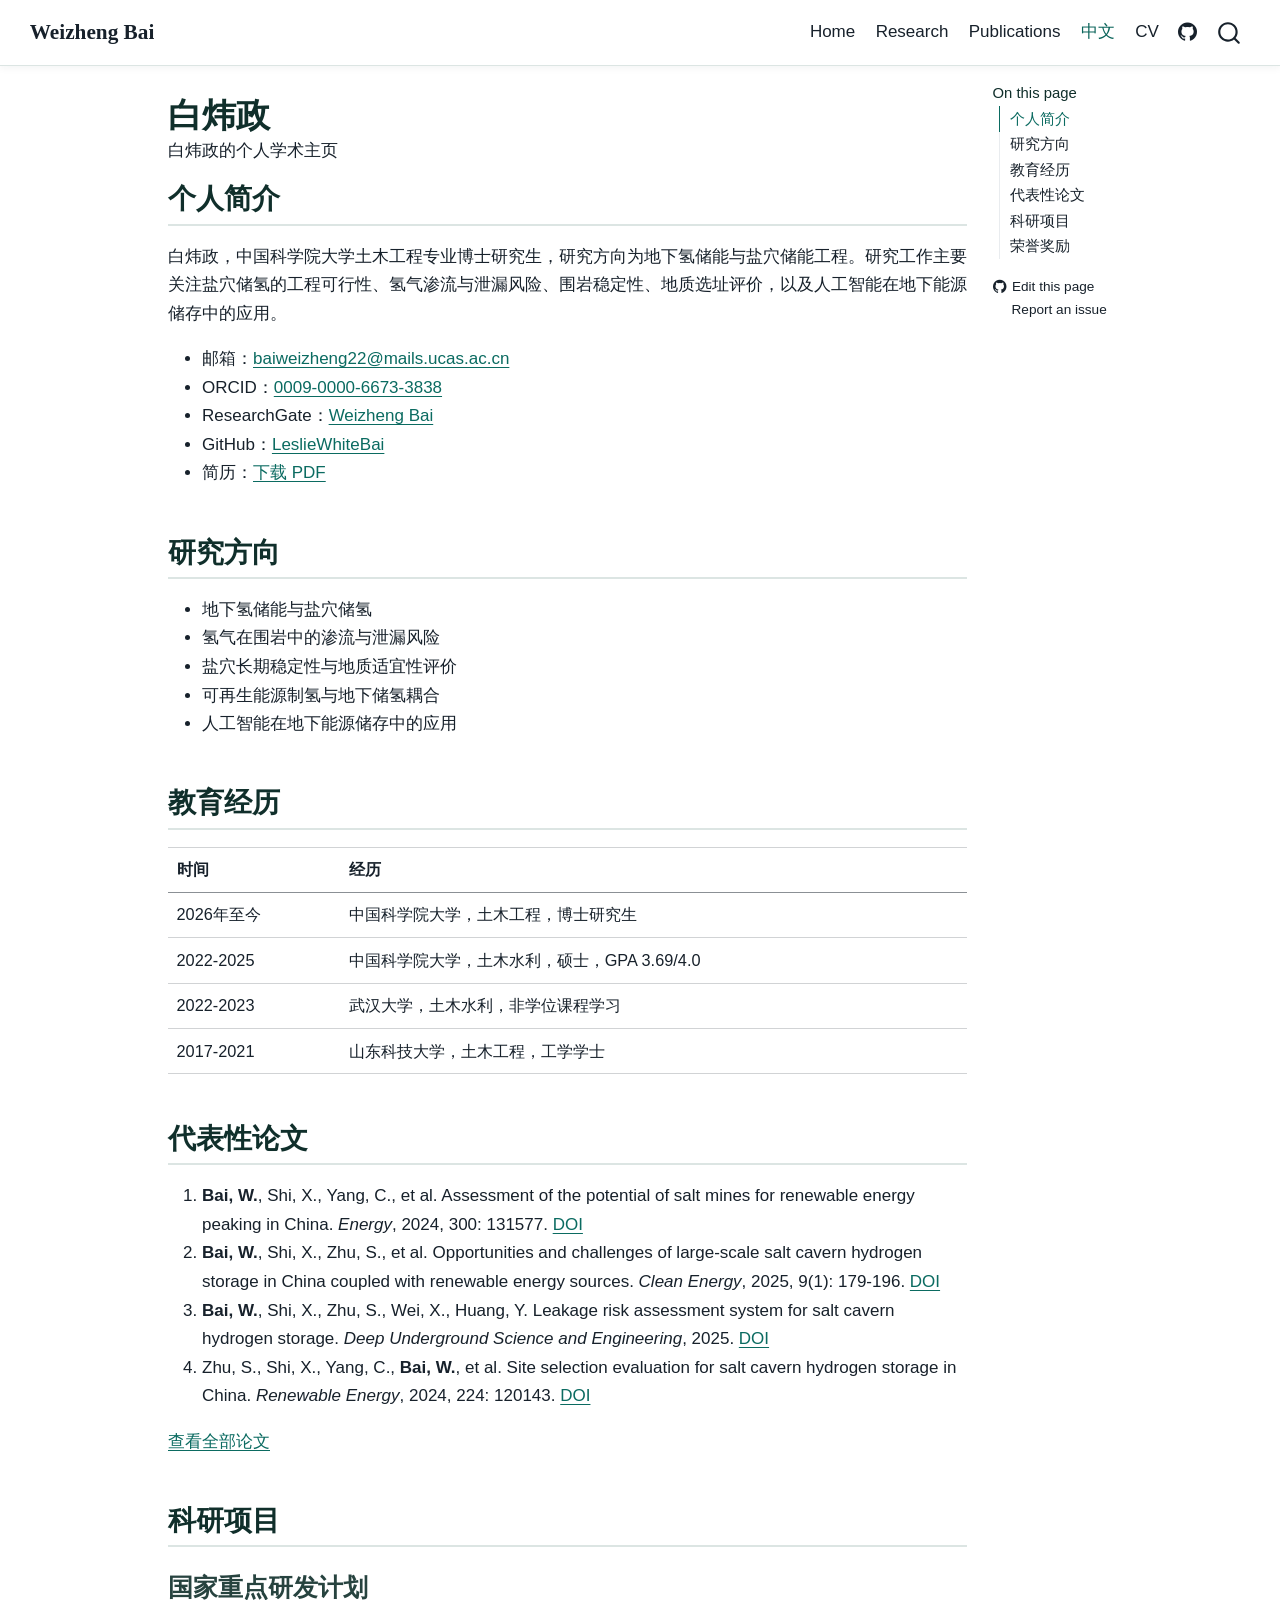
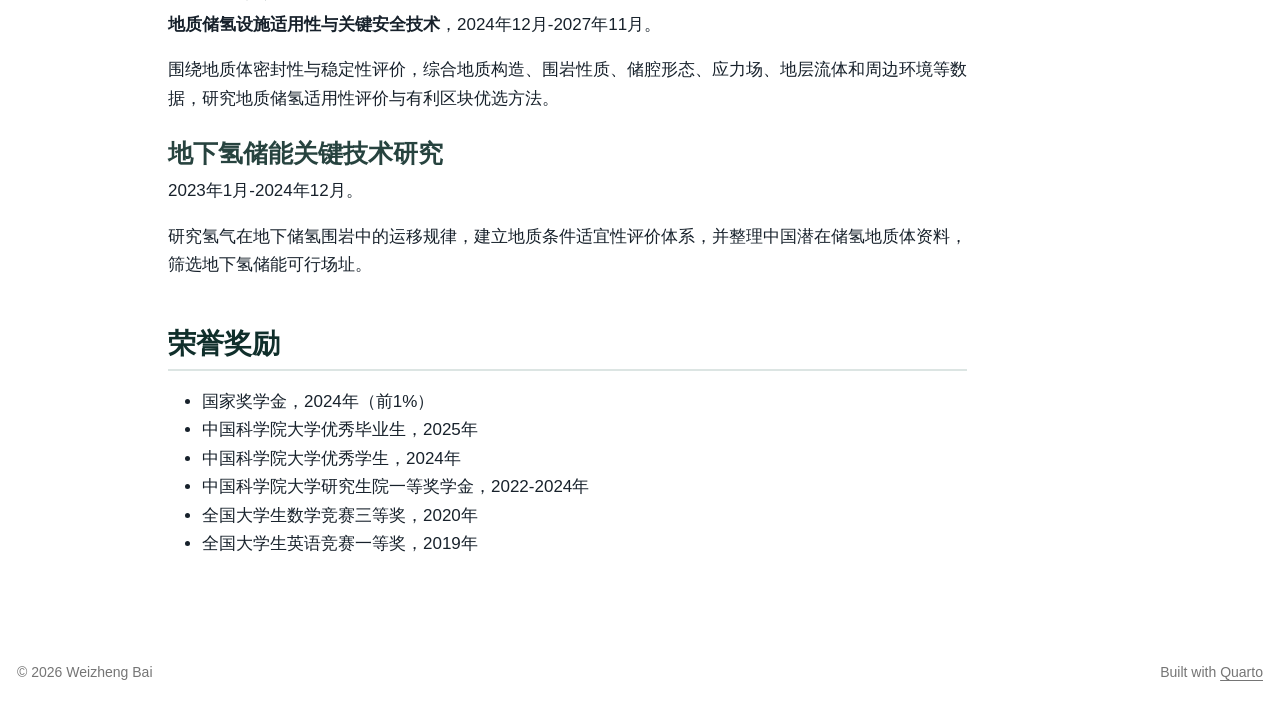
==== commit 81b20284: "Replace remaining template content" ====
--- a/docs/Chinese.html
+++ b/docs/Chinese.html
@@ -2,13 +2,17 @@
 <html xmlns="http://www.w3.org/1999/xhtml" lang="en" xml:lang="en"><head>
 
 <meta charset="utf-8">
-<meta name="generator" content="quarto-1.6.39">
+<meta name="generator" content="quarto-1.9.38">
 
 <meta name="viewport" content="width=device-width, initial-scale=1.0, user-scalable=yes">
 
-
-<title>中文简历 – Yujun Lian</title>
+<meta name="description" content="白炜政的个人学术主页">
+
+<title>白炜政 – Weizheng Bai</title>
 <style>
+/* Default styles provided by pandoc.
+** See https://pandoc.org/MANUAL.html#variables-for-html for config info.
+*/
 code{white-space: pre-wrap;}
 span.smallcaps{font-variant: small-caps;}
 div.columns{display: flex; gap: min(4vw, 1.5em);}
@@ -24,22 +28,22 @@
 
 
 <script src="site_libs/quarto-nav/quarto-nav.js"></script>
-<script src="site_libs/quarto-nav/headroom.min.js"></script>
 <script src="site_libs/clipboard/clipboard.min.js"></script>
 <script src="site_libs/quarto-search/autocomplete.umd.js"></script>
 <script src="site_libs/quarto-search/fuse.min.js"></script>
 <script src="site_libs/quarto-search/quarto-search.js"></script>
 <meta name="quarto:offset" content="./">
-<link href="./images/site-logo.png" rel="icon" type="image/png">
-<script src="site_libs/quarto-html/quarto.js"></script>
+<link href="./images/bio-photo.jpg" rel="icon" type="image/jpeg">
+<script src="site_libs/quarto-html/quarto.js" type="module"></script>
+<script src="site_libs/quarto-html/tabsets/tabsets.js" type="module"></script>
 <script src="site_libs/quarto-html/popper.min.js"></script>
 <script src="site_libs/quarto-html/tippy.umd.min.js"></script>
 <script src="site_libs/quarto-html/anchor.min.js"></script>
 <link href="site_libs/quarto-html/tippy.css" rel="stylesheet">
-<link href="site_libs/quarto-html/quarto-syntax-highlighting-fe8e7e522ae82dd820442a7d00205796.css" rel="stylesheet" id="quarto-text-highlighting-styles">
+<link href="site_libs/quarto-html/quarto-syntax-highlighting-15634bcf2e68342d4ad2dfa704d543f6.css" rel="stylesheet" id="quarto-text-highlighting-styles">
 <script src="site_libs/bootstrap/bootstrap.min.js"></script>
 <link href="site_libs/bootstrap/bootstrap-icons.css" rel="stylesheet">
-<link href="site_libs/bootstrap/bootstrap-5df277ab798583035ee15cc21a835e6a.min.css" rel="stylesheet" append-hash="true" id="quarto-bootstrap" data-mode="light">
+<link href="site_libs/bootstrap/bootstrap-1063c9e48f84d0d809e05630df6dbede.min.css" rel="stylesheet" append-hash="true" id="quarto-bootstrap" data-mode="light">
 <script id="quarto-search-options" type="application/json">{
   "location": "navbar",
   "copy-button": false,
@@ -67,11 +71,12 @@
     "search-label": "Search"
   }
 }</script>
+<style>html{ scroll-behavior: smooth; }</style>
 
 
 </head>
 
-<body class="nav-fixed">
+<body class="nav-fixed quarto-light">
 
 <div id="quarto-search-results"></div>
   <header id="quarto-header" class="headroom fixed-top">
@@ -79,7 +84,7 @@
       <div class="navbar-container container-fluid">
       <div class="navbar-brand-container mx-auto">
     <a class="navbar-brand" href="./index.html">
-    <span class="navbar-title">Yujun Lian</span>
+    <span class="navbar-title">Weizheng Bai</span>
     </a>
   </div>
             <div id="quarto-search" class="" title="Search"></div>
@@ -93,20 +98,12 @@
 <span class="menu-text">Home</span></a>
   </li>  
   <li class="nav-item">
+    <a class="nav-link" href="./research.html"> 
+<span class="menu-text">Research</span></a>
+  </li>  
+  <li class="nav-item">
     <a class="nav-link" href="./publications.html"> 
 <span class="menu-text">Publications</span></a>
-  </li>  
-  <li class="nav-item">
-    <a class="nav-link" href="./books.html"> 
-<span class="menu-text">Books</span></a>
-  </li>  
-  <li class="nav-item">
-    <a class="nav-link" href="./blog.html"> 
-<span class="menu-text">Blogs</span></a>
-  </li>  
-  <li class="nav-item">
-    <a class="nav-link" href="./codes.html"> 
-<span class="menu-text">Codes</span></a>
   </li>  
   <li class="nav-item">
     <a class="nav-link active" href="./Chinese.html" aria-current="page"> 
@@ -115,6 +112,11 @@
   <li class="nav-item">
     <a class="nav-link" href="./CV.pdf"> 
 <span class="menu-text">CV</span></a>
+  </li>  
+  <li class="nav-item compact">
+    <a class="nav-link" href="https://github.com/LeslieWhiteBai"> <i class="bi bi-github" role="img" aria-label="GitHub">
+</i> 
+<span class="menu-text"></span></a>
   </li>  
 </ul>
           </div> <!-- /navcollapse -->
@@ -131,25 +133,29 @@
         <nav id="TOC" role="doc-toc" class="toc-active">
     <h2 id="toc-title">On this page</h2>
    
-  <ul>
+  <ul class="collapse">
   <li><a href="#个人简介" id="toc-个人简介" class="nav-link active" data-scroll-target="#个人简介">个人简介</a></li>
-  <li><a href="#教育和工作背景" id="toc-教育和工作背景" class="nav-link" data-scroll-target="#教育和工作背景">教育和工作背景</a></li>
-  <li><a href="#主讲课程" id="toc-主讲课程" class="nav-link" data-scroll-target="#主讲课程">主讲课程</a></li>
-  <li><a href="#研究兴趣" id="toc-研究兴趣" class="nav-link" data-scroll-target="#研究兴趣">研究兴趣</a></li>
-  <li><a href="#欢迎报考" id="toc-欢迎报考" class="nav-link" data-scroll-target="#欢迎报考">欢迎报考</a></li>
-  <li><a href="#部分论文" id="toc-部分论文" class="nav-link" data-scroll-target="#部分论文">部分论文</a></li>
+  <li><a href="#研究方向" id="toc-研究方向" class="nav-link" data-scroll-target="#研究方向">研究方向</a></li>
+  <li><a href="#教育经历" id="toc-教育经历" class="nav-link" data-scroll-target="#教育经历">教育经历</a></li>
+  <li><a href="#代表性论文" id="toc-代表性论文" class="nav-link" data-scroll-target="#代表性论文">代表性论文</a></li>
   <li><a href="#科研项目" id="toc-科研项目" class="nav-link" data-scroll-target="#科研项目">科研项目</a></li>
+  <li><a href="#荣誉奖励" id="toc-荣誉奖励" class="nav-link" data-scroll-target="#荣誉奖励">荣誉奖励</a></li>
   </ul>
-<div class="toc-actions"><ul><li><a href="https://github.com/lianyujun/lianyujun.github.io/edit/main/Chinese.qmd" class="toc-action"><i class="bi bi-github"></i>Edit this page</a></li><li><a href="https://github.com/lianyujun/lianyujun.github.io/issues/new" class="toc-action"><i class="bi empty"></i>Report an issue</a></li></ul></div></nav>
+<div class="toc-actions"><ul class="collapse"><li><a href="https://github.com/LeslieWhiteBai/Weizheng-Bai/edit/main/Chinese.qmd" class="toc-action"><i class="bi bi-github"></i>Edit this page</a></li><li><a href="https://github.com/LeslieWhiteBai/Weizheng-Bai/issues/new" class="toc-action"><i class="bi empty"></i>Report an issue</a></li></ul></div></nav>
     </div>
 <!-- main -->
 <main class="content" id="quarto-document-content">
 
 <header id="title-block-header" class="quarto-title-block default">
 <div class="quarto-title">
-<h1 class="title">中文简历</h1>
+<h1 class="title">白炜政</h1>
 </div>
 
+<div>
+  <div class="description">
+    白炜政的个人学术主页
+  </div>
+</div>
 
 
 <div class="quarto-title-meta">
@@ -166,366 +172,335 @@
 
 <section id="个人简介" class="level2">
 <h2 class="anchored" data-anchor-id="个人简介">个人简介</h2>
-<p>连玉君，男，副教授，博士生导师。2001 年毕业于西安交通大学材料科学与工程学院，获工学学士学位；2007 年毕业于西安交通大学金禾经济研究中心，获经济学博士学位。现为中山大学岭南学院金融系副教授。研究方向为公司金融和金融计量等，成果见诸 <em>China Economic Review</em>, <em>Stata Journal</em>, <em>经济研究</em>，<em>管理世界</em>，<em>经济学</em> (<em>季刊</em> )，<em>统计研究</em>，<em>金融研究</em>，<em>会计研究</em> 等期刊，已完成国家自然科学基金、教育部人文社会科学基金、广东省自然科学基金等9个研究项目。主要讲授金融计量、公司金融等课程，在 MBA 公司金融课程中连续三年获得教学评价满分，获岭南学院教学贡献奖二等奖，获评 2022 年度“我最喜欢的老师”。拟招收公司金融和金融计量方向的博士研究生。</p>
+<p>白炜政，中国科学院大学土木工程专业博士研究生，研究方向为地下氢储能与盐穴储能工程。研究工作主要关注盐穴储氢的工程可行性、氢气渗流与泄漏风险、围岩稳定性、地质选址评价，以及人工智能在地下能源储存中的应用。</p>
 <ul>
-<li>邮箱：arlionn@163.com (优先); lianyj@mail.sysu.edu.cn</li>
-<li>电话：020-84110648</li>
-<li>办公：岭南行政中心 412</li>
-<li>地址：广东省广州市海珠区新港西路 135 号，中山大学岭南学院 (邮编：510275)</li>
-<li>博客：<a href="https://www.lianxh.cn" class="uri">https://www.lianxh.cn</a></li>
-<li>Github: <a href="https://github.com/lianyujun" class="uri">https://github.com/lianyujun</a></li>
-<li>个人主页：<a href="https://lianyujun.github.io" class="uri">https://lianyujun.github.io</a></li>
+<li>邮箱：<a href="mailto:baiweizheng22@mails.ucas.ac.cn">baiweizheng22@mails.ucas.ac.cn</a></li>
+<li>ORCID：<a href="https://orcid.org/0009-0000-6673-3838">0009-0000-6673-3838</a></li>
+<li>ResearchGate：<a href="https://www.researchgate.net/profile/Weizheng-Bai-2">Weizheng Bai</a></li>
+<li>GitHub：<a href="https://github.com/LeslieWhiteBai">LeslieWhiteBai</a></li>
+<li>简历：<a href="CV.pdf">下载 PDF</a></li>
 </ul>
 </section>
-<section id="教育和工作背景" class="level2">
-<h2 class="anchored" data-anchor-id="教育和工作背景">教育和工作背景</h2>
+<section id="研究方向" class="level2">
+<h2 class="anchored" data-anchor-id="研究方向">研究方向</h2>
 <ul>
-<li>2011.01-今 中山大学 岭南学院 金融系 副教授</li>
-<li>2024.1-2024.8 麦克马斯特大学 DeGroote 商学院 访问学者</li>
-<li>2015.8-2016.1 麻省理工学院斯隆管理学院 访问学者</li>
-<li>2007.07-2010.12 中山大学 岭南学院 金融系 讲师</li>
-<li>2001.09-2007.07 西安交通大学 金禾经济研究中心 博士(经济学博士)</li>
-<li>1997.09-2001.07 西安交通大学 材料科学与工程学院 本科(工学学士)</li>
+<li>地下氢储能与盐穴储氢</li>
+<li>氢气在围岩中的渗流与泄漏风险</li>
+<li>盐穴长期稳定性与地质适宜性评价</li>
+<li>可再生能源制氢与地下储氢耦合</li>
+<li>人工智能在地下能源储存中的应用</li>
 </ul>
 </section>
-<section id="主讲课程" class="level2">
-<h2 class="anchored" data-anchor-id="主讲课程">主讲课程</h2>
-<ul>
-<li>金融计量 (本科)</li>
-<li>公司金融 (本科)</li>
-<li>公司金融及案例（MBA，金融专硕）</li>
-</ul>
-</section>
-<section id="研究兴趣" class="level2">
-<h2 class="anchored" data-anchor-id="研究兴趣">研究兴趣</h2>
-<ul>
-<li>公司财务 (资本结构、公司治理、股权质押、现金持有)</li>
-<li>金融计量 (面板数据模型、随机边界分析)</li>
-</ul>
-</section>
-<section id="欢迎报考" class="level2">
-<h2 class="anchored" data-anchor-id="欢迎报考">欢迎报考</h2>
-<p>每年指导名额：本科生 (3-4 名)；学硕 (1-2 名)；金融硕士 (2-3 名)；博士生 (1 名，2025 年没有名额)。</p>
-<ul>
-<li>本科生。正在为夏令营做准备，想要进入清北复交等名校继续深造的同学，可以在大二申请进入我们的研究团队，读文献、写代码，用 1-2 年的时间打基础，培养你的学术研究兴趣，并完成一篇像样的参营论文。</li>
-<li>学硕。你有三年的时间，应该多花点时间学着做研究，提高自己的分析和写作能力。</li>
-<li>金融专硕。多数人的会进入业界工作，你可能没那么多时间读文献，但要多参与组会讨论，发表并维护你的观点，以提高深度思考能力，这有助于你的长期职业发展。</li>
-<li>博士生。欢迎志同道合的学优秀学子报考我的博士生。由于每位博士生导师每年只有一个名额，还请尽早联系。我会尽力提供各类支持和资助，以便你能静心思考。</li>
-</ul>
-<p>你要确定自己是否有「好奇心」—— 有强烈的欲望想要搞清楚一个现象背后的原因，这是做研究的最重要的品质。你还要有点「韧性」—— 不轻易放弃，不轻易服输，否则你的兴趣会快被研究过程中的各种困难消磨殆尽。</p>
-<p>至于出身、前期研究成果之类的，倒没有那么重要，你还这么年轻，有大把的时间可以学习提升。</p>
-</section>
-<section id="部分论文" class="level2">
-<h2 class="anchored" data-anchor-id="部分论文">部分论文</h2>
-<ul>
-<li><strong>连玉君</strong>, 李鑫. 完全刑责年龄法律对未成年人犯罪行为的威慑作用研究. <strong>统计研究</strong>, 2024, 已接受. <a href="https://file-lianxh.oss-cn-shenzhen.aliyuncs.com/Refs/LianPub/%E8%BF%9E%E7%8E%89%E5%90%9B-%E6%9D%8E%E9%91%AB-2024-%E7%BB%9F%E8%AE%A1%E7%A0%94%E7%A9%B6-RDD-%E6%9C%AA%E6%88%90%E5%B9%B4%E4%BA%BA.pdf">工作论文版</a></li>
-<li><strong>连玉君</strong>, 李鑫. 失去的十年:日本应对广场协议的政策效应研究. <strong>中山大学学报</strong> (社会科学版), 2025 (1): 185-196. <a href="https://link.cnki.net/doi/10.13471/j.cnki.jsysusse.2025.01.020">-Link-</a>, <a href="https://bar.cnki.net/bar/download/order?id=Pmp%2F5es3RB81cmauPwpbvsPMJcfwHgIZAnUyOJG6Kdog%2BHL%2FGFrGhKahW4YGMC%2BS9rApGw1Kn1Osj2RxbQfKvjCe6SDJA%2FE4K5lDg6WoZeh7b5mY%2FmsIpB5E%2FKF94iQVwddxEU3rL3oTHoiWc6PitFK57xT%2B8LhM%2BfEqYWvBGm0igmLMld3nSvbU4a5%2BOkNaUlSU0HSLnl9m7MwOtW%2FIk9GlczRq40icS9q1bpEM6d9lgv7q8C%2BP7FPVW3hwYPcqveGzrp%2B41EH7caBaJ8FVkg%3D%3D">-PDF-</a></li>
-<li>Yan, C., <strong>Lian, Y.</strong>, Xu, X., &amp; Chen, C.-C., Share pledge lending, monetary policy, and shadow banking nexus. 2025, <strong>Pacific-Basin Finance Journal</strong>, Online. <a href="https://doi.org/10.1016/j.pacfin.2025.102772">Link</a></li>
-<li>Zhou, K., Guan, Z., &amp; <strong>Lian, Y.</strong> (2024). Carbon mitigation effect of emission trading product: Perspective from intra-industry carbon leakage. <strong>Energy Economics</strong>, 140, 107966, Online. <a href="https://doi.org/10.1016/j.eneco.2024.107966">Link</a> (rep), <a href="https://file-lianxh.oss-cn-shenzhen.aliyuncs.com/Refs/LianPub/Lian-2024-EE_Preproof.pdf">PDF</a>, <a href="https://scholar.google.com/scholar?q=Carbon%20mitigation%20effect%20of%20emission%20trading%20product:%20Perspective%20from%20intra-industry%20carbon%20leakage">Google</a>.</li>
-<li><strong>Lian, Y.</strong>, J. Wang, M. Huang. Fast or Slow: Unveiling the Speed of Market Leverage Adjustment in China, 2024, <strong>Pacific-Basin Finance Journal</strong>, 86, 102423. <a href="https://doi.org/10.1016/j.pacfin.2024.102423">Link</a>, <a href="https://file-lianxh.oss-cn-shenzhen.aliyuncs.com/Refs/LianPub/Lian_2024_Fast_or_slow_Unveiling_the_speed_of_market_leverage_adjustment_in_China.pdf">PDF</a>, <a href="https://scholar.google.com/scholar?q=Fast%20or%20slow:%20Unveiling%20the%20speed%20of%20market%20leverage%20adjustment%20in%20China">Google</a>.</li>
-<li>Yang, L., Cao, X. J., Wang, Y., <strong>Lian, Y.</strong>, &amp; Guo, Z. (2024). Does metro expansion matter? Metro network enhances metro mode share of commuters living away from stations, but not those near stations. <strong>Travel Behaviour and Society</strong>, 34, 100664. <a href="https://doi.org/10.1016/j.tbs.2023.100664">Link</a>, <a href="https://file-lianxh.oss-cn-shenzhen.aliyuncs.com/Refs/LianPub/Yang_Lian_2024_TBS.pdf">PDF</a>.</li>
-<li>程晓刚, 宋常(*), <strong>连玉君</strong>, 毕功兵. 创新成功与企业供应链融资[J]. <strong>中国软科学</strong>, 2024(2): 113-122. <a href="https://kns.cnki.net/kcms2/article/abstract?v=ifIT5_n5_GfsqAytcOFCtKtj3A3Ye2M3_9RBgXUpgnhGuce7Awmik5x9zVhSYfbQyEvQrpnA9vn4AttiF0kfsYgAFfIovjC_oeJJuO2YG7aA3ABB3IoGwXR8R9n0lREGvz3EJ3tcLM8Y3ekH7JFdlpgV2VUjnovy_2sYLNwwuPk=&amp;uniplatform=NZKPT">-Link-</a></li>
-<li>Chen Yongli, <strong>Lian Yujun</strong>*. Browse and cite Stata manuals easily: the wwwhelp command. <strong>Stata Journal</strong>, 2024, 24 (1): 161–168. <a href="https://file-lianxh.oss-cn-shenzhen.aliyuncs.com/Refs/LianPub/Chen-Lian-2024-SJ-wwwhelp-ihelp.pdf">-PDF-</a>, <a href="https://doi.org/10.1177/1536867X241233676">Link</a>, <a href="https://scholar.google.com/scholar?q=Browse%20and%20cite%20Stata%20manuals%20easily:%20The%20wwwhelp%20command">Google</a>. 安装：<code>ssc install ihelp, replace</code></li>
-<li>彭镇, <strong>连玉君</strong>. 垂直薪酬差距与企业创新质量：基于文化情境的分析[J]. 上海商学院学报, 2023, 24(5): 78-94.</li>
-<li><strong>连玉君</strong>, 刘畅. 精准问询：来自年报问询和控股股东股权质押的证据, <strong>山西财经大学学报</strong>. 2023, 45(1): 99-114. <a href="https://d.wanfangdata.com.cn/periodical/sxcjdxxb202301008">-Link-</a>, <a href="https://file-lianxh.oss-cn-shenzhen.aliyuncs.com/Refs/LianPub/%E8%BF%9E%E7%8E%89%E5%90%9B-%E5%88%98%E7%95%85-2023-%E7%B2%BE%E5%87%86%E9%97%AE%E8%AF%A2_%E6%9D%A5%E8%87%AA%E5%B9%B4%E6%8A%A5%E9%97%AE%E8%AF%A2%E5%92%8C%E6%8E%A7%E8%82%A1%E8%82%A1%E4%B8%9C%E8%82%A1%E6%9D%83%E8%B4%A8%E6%8A%BC%E7%9A%84%E8%AF%81%E6%8D%AE.pdf">-PDF-</a>.</li>
-<li><strong>Lian Yujun</strong>, Chang Liu, Christopher F. Parmeter. Two-tier stochastic frontier analysis using Stata. <strong>Stata Journal</strong>, 2023, 23(1): 197-229. <a href="https://journals.sagepub.com/doi/abs/10.1177/1536867X231162033">-Link-</a>, <a href="https://file.lianxh.cn/Refs/LianPub/Lian-2023-SJ-sftt-Two-tier-SFA.pdf">-PDF-</a>, <a href="https://gitee.com/arlionn/sftt">Codes &amp; Data</a>, <a href="https://github.com/arlionn/sftt">github</a>. 安装：<code>net install st0705.pkg, all replace</code></li>
-<li>Yang, L., Wang, Y., <strong>Lian, Y.</strong>, Dong, X., Liu, J., Liu, Y., &amp; Wu, Z. (<strong>2022</strong>). Rational planning strategies of urban structure, metro, and car use for reducing transport carbon dioxide emissions in developing cities. <strong>Environment, Development and Sustainability</strong>, 25(7), 6987–7010. <a href="https://doi.org/10.1007/s10668-022-02344-0">-Link-</a>, <a href="https://link.springer.com/content/pdf/10.1007/s10668-022-02344-0.pdf">-PDF-</a>.</li>
-<li><strong>连玉君</strong>, 李鑫. 合成控制法中的安慰剂检验改进研究——基于准标准化转换的统计推断. <strong>统计研究</strong>, 2022 (8): 115-128. <a href="https://gitee.com/arlionn/synthsd">Codes</a>, <a href="https://file-lianxh.oss-cn-shenzhen.aliyuncs.com/Refs/LianPub/%E8%BF%9E%E7%8E%89%E5%90%9B-%E6%9D%8E%E9%91%AB-2022-%E7%BB%9F%E8%AE%A1%E7%A0%94%E7%A9%B6-%E6%A0%A1%E6%A0%B7-%E9%9D%9E%E6%AD%A3%E5%BC%8F%E7%89%88.pdf">-PDF-</a></li>
-<li>李增福，陈俊杰，<strong>连玉君</strong>(*)，李铭杰. 经济政策不确定性与企业短债长用, <strong>管理世界</strong>, 2022 (1): 77-89. <a href="https://file-lianxh.oss-cn-shenzhen.aliyuncs.com/Refs/LianPub/%E6%9D%8E%E5%A2%9E%E7%A6%8F-%E8%BF%9E%E7%8E%89%E5%90%9B-2022-%E7%AE%A1%E7%90%86%E4%B8%96%E7%95%8C-%E7%BB%8F%E6%B5%8E%E6%94%BF%E7%AD%96%E4%B8%8D%E7%A1%AE%E5%AE%9A%E6%80%A7%E4%B8%8E%E4%BC%81%E4%B8%9A%E7%9F%AD%E5%80%BA%E9%95%BF%E7%94%A8.pdf">-PDF-</a></li>
-<li>李增福，黄家慧，<strong>连玉君</strong>(*)，非国有资本参股与国企技术创新，<strong>统计研究</strong>，2021 (1): 119-131. <a href="https://t.cnki.net/kcms/detail?v=X6oIUGaNdGl02O8hLreyMfQ1AB_lc7oZyruBxG73K9OVEB6dr7g6N2LQ1UIioRWcfRv5Ih1EskkwhzyU6x-XF-fvlUvmr2hJwiEvVfIzYhBskUjtHXBQNfai1jy4bto0&amp;uniplatform=NZKPT">-Link-</a>, <a href="https://file-lianxh.oss-cn-shenzhen.aliyuncs.com/Refs/LianPub/%E6%9D%8E%E5%A2%9E%E7%A6%8F-%E8%BF%9E%E7%8E%89%E5%90%9B-2021-%E5%B8%A6%E5%B0%81%E9%9D%A2-%E7%BB%9F%E8%AE%A1%E7%A0%94%E7%A9%B6-%E9%9D%9E%E5%9B%BD%E6%9C%89%E8%B5%84%E6%9C%AC%E5%8F%82%E8%82%A1%E4%B8%8E%E5%9B%BD%E4%BC%81%E6%8A%80%E6%9C%AF%E5%88%9B%E6%96%B0.pdf">-PDF-</a>, <a href="https://file-lianxh.oss-cn-shenzhen.aliyuncs.com/Refs/LianPub/%E6%9D%8E%E5%A2%9E%E7%A6%8F-%E8%BF%9E%E7%8E%89%E5%90%9B-2021-%E9%99%84%E5%BD%95-%E7%BB%9F%E8%AE%A1%E7%A0%94%E7%A9%B6-%E9%9D%9E%E5%9B%BD%E6%9C%89%E8%B5%84%E6%9C%AC%E5%8F%82%E8%82%A1%E4%B8%8E%E5%9B%BD%E4%BC%81%E6%8A%80%E6%9C%AF%E5%88%9B%E6%96%B0.pdf">-附录-</a></li>
-<li><strong>连玉君</strong>, 徐想响, 控股股东股权质押与企业短债长用, <strong>金融学季刊</strong>, 2021, 15(4): 26-59. <a href="https://file-lianxh.oss-cn-shenzhen.aliyuncs.com/Refs/LianPub/%E8%BF%9E%E7%8E%89%E5%90%9B-2021-%E9%87%91%E8%9E%8D%E5%AD%A6%E5%AD%A3%E5%88%8A-%E6%8E%A7%E8%82%A1%E8%82%A1%E4%B8%9C%E8%82%A1%E6%9D%83%E8%B4%A8%E6%8A%BC%E4%B8%8E%E4%BC%81%E4%B8%9A%E7%9F%AD%E5%80%BA%E9%95%BF%E7%94%A8.pdf">-PDF-</a></li>
-<li><strong>连玉君</strong>, 刘畅. 质押新规、股价崩盘风险与公司价值. <strong>中山大学学报</strong>, 2021, 61(5): 182-196. <a href="https://file-lianxh.oss-cn-shenzhen.aliyuncs.com/Refs/LianPub/%E8%BF%9E%E7%8E%89%E5%90%9B-%E5%88%98%E7%95%85-2021-%E4%B8%AD%E5%A4%A7%E5%AD%A6%E6%8A%A5-%E8%B4%A8%E6%8A%BC%E6%96%B0%E8%A7%84-%E8%82%A1%E4%BB%B7%E5%B4%A9%E7%9B%98%E9%A3%8E%E9%99%A9%E4%B8%8E%E5%85%AC%E5%8F%B8%E4%BB%B7%E5%80%BC.pdf">-PDF-</a></li>
-<li>Ye, D., S. Pan, Y. Lian, Y.-K. Ng, <strong>2021</strong>, Culture and savings: Why do asians save more?, <strong>The Singapore Economic Review</strong>: 1-31. <a href="https://www.worldscientific.com/doi/full/10.1142/S0217590819500607">-Link-</a>, <a href="https://www.worldscientific.com/doi/epdf/10.1142/S0217590819500607">-PDF-</a>, <a href="https://file-lianxh.oss-cn-shenzhen.aliyuncs.com/Refs/LianPub/Ye_Lian_2020_Culture-and-Savings_SER.pdf">-PDF2-</a></li>
-<li>Peng Zhen, <strong>Yujun Lian</strong>, Forson Joseph Ato, Peer Effects in R&amp;D Investment Policy: Evidence from China, <strong>International Journal of Finance &amp; Economics</strong>, 2021, 26: 4516-4533. (SSCI), <a href="https://onlinelibrary.wiley.com/doi/full/10.1002/ijfe.2028">-Link-</a>, <a href="https://onlinelibrary.wiley.com/doi/epdf/10.1002/ijfe.2028">-PDF-</a>, <a href="https://file-lianxh.oss-cn-shenzhen.aliyuncs.com/Refs/LianPub/Peng_Lian_2020_Peer-effects-in-%20RD-investment-policy.pdf">-PDF2-</a>.</li>
-<li>连玉君, 彭镇, 蔡菁, 杨海生. 经济周期下资本结构同群效应研究. <strong>会计研究</strong>, 2020, (11): 85-97. <a href="https://t.cnki.net/kcms/detail?v=X6oIUGaNdGlrcQ3EAxDkIyS7JVN9RZzbI2ci-F4lxs7vX3pbiFS8-nABvY59ioPj8mODCOh1h6K1-YkcqEFjJzUvtkx7-tFLhvO_fIES1l6PUe_LmCyqqq9NAODEXtQZ&amp;uniplatform=NZKPT">-Link-</a>, <a href="https://file-lianxh.oss-cn-shenzhen.aliyuncs.com/Refs/LianPub/%E8%BF%9E%E7%8E%89%E5%90%9B-%E5%BD%AD%E9%95%87-%E8%94%A1%E8%8F%81-%E6%9D%A8%E6%B5%B7%E7%94%9F-2020-11-%E4%BC%9A%E8%AE%A1%E7%A0%94%E7%A9%B6.pdf">-PDF-</a></li>
-<li>彭镇, 连玉君(*), 戴亦一 “企业创新激励：来自同群效应的解释”，<strong>科研管理</strong>，2020, 4: 45-53. <a href="https://file-lianxh.oss-cn-shenzhen.aliyuncs.com/Refs/LianPub/%E5%BD%AD%E9%95%87-%E8%BF%9E%E7%8E%89%E5%90%9B-2019-%E7%A7%91%E7%A0%94%E7%AE%A1%E7%90%86-%E4%BC%81%E4%B8%9A%E5%88%9B%E6%96%B0%E6%BF%80%E5%8A%B1_%E6%9D%A5%E8%87%AA%E5%90%8C%E7%BE%A4%E6%95%88%E5%BA%94%E7%9A%84%E8%A7%A3%E9%87%8A.pdf">-PDF-</a></li>
-<li>杨海生, 柳建华, 连玉君, 江颖臻, “企业投资决策中的同行效应研究：模仿与学习”， <strong>经济学(季刊)</strong>, 2020, 19 (4): 1375-1400. <a href="https://kns.cnki.net/kcms/detail/detail.aspx?dbcode=CJFD&amp;dbname=CJFDLAST2020&amp;filename=JJXU202004012&amp;v=vnwv0yeOYjJw%25mmd2BlUxc6MxanVFhxwRp%25mmd2F6IpffyTQo6%25mmd2Bsuy7Loyopjgp%25mmd2BjNBhek9pFx">-Link-</a>, <a href="https://file-lianxh.oss-cn-shenzhen.aliyuncs.com/Refs/LianPub/%E6%9D%A8%E6%B5%B7%E7%94%9F-%E6%9F%B3%E5%BB%BA%E5%8D%8E-%E8%BF%9E%E7%8E%89%E5%90%9B-2019-%E7%BB%8F%E6%B5%8E%E5%AD%A6%E5%AD%A3%E5%88%8A-%E4%BC%81%E4%B8%9A%E6%8A%95%E8%B5%84%E5%86%B3%E7%AD%96%E4%B8%AD%E7%9A%84%E5%90%8C%E8%A1%8C%E6%95%88%E5%BA%94%E7%A0%94%E7%A9%B6.pdf">-PDF-</a></li>
-<li>Yang, Liu, Yuanqing Wang, <strong>Yujun Lian</strong>, and Sunsheng Han. 2020. “Factors and Scenario Analysis of Transport Carbon Dioxide Emissions in Rapidly-Developing Cities.” <strong>Transportation Research Part D-Transport and Environment</strong> 80: 102252. <a href="https://doi.org/10.1016/j.trd.2020.102252">-Link-</a>, <a href="https://file-lianxh.oss-cn-shenzhen.aliyuncs.com/Refs/LianPub/Yang_Lian_2020_Q2-Transportation_Research_Part_D.pdf">-PDF-</a></li>
-<li>陈晓玲, 吴贾, 连玉君. 资本—劳动替代弹性、有偏技术进步与中国工业企业要素相对收入份额[J]. <strong>经济科学</strong>, 2019 (4): 81-91. <a href="https://kns.cnki.net/kcms/detail/detail.aspx?dbcode=CJFD&amp;dbname=CJFDLAST2019&amp;filename=JJKX201904008&amp;v=MiYkH8v4IDNOpUHlm2A4WC2Byy%25mmd2FEbCk%25mmd2FtrFE5C9bi1ao4XQNgbDmqna4Q6Iz0Vkp">-Link-</a>, <a href="https://file-lianxh.oss-cn-shenzhen.aliyuncs.com/Refs/LianPub/%E9%99%88%E6%99%93%E7%8E%B2_%E5%90%B4%E8%B4%BE_%E8%BF%9E%E7%8E%89%E5%90%9B_2019_%E8%B5%84%E6%9C%AC_%E5%8A%B3%E5%8A%A8%E6%9B%BF%E4%BB%A3%E5%BC%B9%E6%80%A7_%E6%9C%89%E5%81%8F%E6%8A%80%E6%9C%AF%E8%BF%9B%E6%AD%A5%E4%B8%8E%E4%B8%AD%E5%9B%BD%E5%B7%A5%E4%B8%9A%E4%BC%81%E4%B8%9A%E8%A6%81%E7%B4%A0%E7%9B%B8%E5%AF%B9%E6%94%B6%E5%85%A5%E4%BB%BD%E9%A2%9D.pdf">-PDF-</a></li>
-<li>连玉君, 2018, 随机边界模型:进展及stata应用, <strong>郑州航空工业管理学院学报</strong>, (1): 97-112. (特邀稿件) <a href="https://file-lianxh.oss-cn-shenzhen.aliyuncs.com/Refs/LianPub/%E8%BF%9E%E7%8E%89%E5%90%9B-2018-%E9%9A%8F%E6%9C%BA%E8%BE%B9%E7%95%8C%E6%A8%A1%E5%9E%8B_%E8%BF%9B%E5%B1%95%E5%8F%8AStata%E5%BA%94%E7%94%A8.pdf">-PDF-</a></li>
-<li>连玉君, 廖俊平. “如何检验分组回归后的组间系数差异？”，<strong>郑州航空工业管理学院学报</strong>, 2017(6): 97-109. (特邀稿件), <a href="https://t.cnki.net/kcms/detail?v=3uoqIhG8C44YLTlOAiTRKgchrJ08w1e7KuxSPDoq7DTCXFyWbxw4dosRY_cytYzVnMc59G-pPbdxJriX8YSFT8J3rOGAdQkT&amp;uniplatform=NZKPT">-Link-</a>, <a href="https://ref.cnki.net/REF/Detail/GetRefFileDetail?fileName=ZZHK201706010&amp;title=%e5%a6%82%e4%bd%95%e6%a3%80%e9%aa%8c%e5%88%86%e7%bb%84%e5%9b%9e%e5%bd%92%e5%90%8e%e7%9a%84%e7%bb%84%e9%97%b4%e7%b3%bb%e6%95%b0%e5%b7%ae%e5%bc%82%3f&amp;fileCount=265&amp;otherRefCount=264&amp;yearCnt=0&amp;begin=&amp;end=&amp;isOtherCited=False&amp;isInCludedString=Y&amp;sourceRange=">-被引-</a>, <a href="https://www.lianxh.cn/news/051e3a01cdb19.html">推文</a>, <a href="https://file-lianxh.oss-cn-shenzhen.aliyuncs.com/Refs/LianPub/%E8%BF%9E%E7%8E%89%E5%90%9B-2017-%E5%A6%82%E4%BD%95%E6%A3%80%E9%AA%8C%E5%88%86%E7%BB%84%E5%9B%9E%E5%BD%92%E5%90%8E%E7%9A%84%E7%BB%84%E9%97%B4%E7%B3%BB%E6%95%B0%E5%B7%AE%E5%BC%82.pdf">-PDF-</a></li>
-<li>李增福，汤旭东，连玉君(*), “中国民营企业社会责任背离之谜”，<strong>管理世界</strong>，2016 (9): 136-148. <a href="https://t.cnki.net/kcms/detail?v=X6oIUGaNdGlrAgAg5enwdNuHSVvILWgMK-Q3J0S4qLJKbGDEE3uvbhTG_E0ETd1ZaXGc_1a5O8EwnjnGG-mD-sq81UpA_-kbHG7p0lyW_Jn-fDF9Pu9YNUurzmZXGRbF&amp;uniplatform=NZKPT">-Link-</a>, <a href="https://file-lianxh.oss-cn-shenzhen.aliyuncs.com/Refs/LianPub/%E6%9D%8E%E5%A2%9E%E7%A6%8F-%E8%BF%9E%E7%8E%89%E5%90%9B-2016-%E7%AE%A1%E7%90%86%E4%B8%96%E7%95%8C-%E4%B8%AD%E5%9B%BD%E6%B0%91%E8%90%A5%E4%BC%81%E4%B8%9A%E7%A4%BE%E4%BC%9A%E8%B4%A3%E4%BB%BB%E8%83%8C%E7%A6%BB%E4%B9%8B%E8%B0%9C.pdf">-PDF-</a></li>
-<li>Huang, B.H., Lian, Yujun(*), Li, W.S., “How far is Chinese left-behind parents’ health left behind?”, <strong>China Economic Review</strong>, 2016 (37): 15-26. <a href="https://doi.org/10.1016/j.chieco.2015.07.002">-Link-</a>, <a href="https://file-lianxh.oss-cn-shenzhen.aliyuncs.com/Refs/LianPub/Lian_2016_CER_How-far.pdf">-PDF-</a>.</li>
-<li>彭方平, 周先波, 连玉君(*), 展凯, “垄断与通货膨胀：理论与证据”，<strong>金融研究</strong>, 2016 (5): 19-34. <a href="https://kns.cnki.net/kcms/detail/detail.aspx?dbcode=CJFD&amp;dbname=CJFDLAST2016&amp;filename=JRYJ201605002&amp;v=iEg1HMhdLqDNCkAkwFoqX3%25mmd2B5xRcmjqzN%25mmd2Bw4THrhle9op9uCMjygKPp1i4PBFxgjg">-Link-</a>, <a href="https://file-lianxh.oss-cn-shenzhen.aliyuncs.com/Refs/LianPub/%E5%BD%AD%E6%96%B9%E5%B9%B3_%E8%BF%9E%E7%8E%89%E5%90%9B_2016_%E9%87%91%E8%9E%8D%E7%A0%94%E7%A9%B6_%E5%9E%84%E6%96%AD%E4%B8%8E%E9%80%9A%E8%B4%A7%E8%86%A8%E8%83%80_%E7%90%86%E8%AE%BA%E4%B8%8E%E8%AF%81%E6%8D%AE.pdf">-PDF-</a></li>
-<li>陈晓玲, 徐舒, 连玉君. “要素替代弹性、有偏技术进步对我国工业能源强度的影响”，<strong>数量经济与技术经济研究</strong>, 2015 (3): 58-76. <a href="https://kns.cnki.net/kcms/detail/detail.aspx?dbcode=CJFD&amp;dbname=CJFDLAST2015&amp;filename=SLJY201503004&amp;v=UlKXpnjvy2X7XT8ynt1lDV%25mmd2B%25mmd2BPt%25mmd2BvmYZp0w5XlkmI1JiZaMVBJ7dAMGAHDB4kxoKM">-Link-</a></li>
-<li>阳义南, 连玉君. “中国社会代际流动性的动态解析——CGSS 与 CLDS 混合横截面数据的经验证据”，<strong>管理世界</strong>, 2015 (4): 79-91. <a href="https://t.cnki.net/kcms/detail?v=X6oIUGaNdGn7nPTxVXs9mp-ywXr8yEPvJlvCEjetvl7ywMlC7DVZ_4x3tQ-IeV1Hy7apu_7C3bDubaFAG4gBKhNxO3TPv-_IvLpVmA_l3vWbXSvLr82l8BC0XIQVQ-96&amp;uniplatform=NZKPT">-Link-</a>, <a href="https://file-lianxh.oss-cn-shenzhen.aliyuncs.com/Refs/LianPub/%E9%98%B3%E4%B9%89%E5%8D%97_%E8%BF%9E%E7%8E%89%E5%90%9B_2015_%E7%AE%A1%E7%90%86%E4%B8%96%E7%95%8C-%E4%B8%AD%E5%9B%BD%E7%A4%BE%E4%BC%9A%E4%BB%A3%E9%99%85%E6%B5%81%E5%8A%A8%E6%80%A7%E7%9A%84%E5%8A%A8%E6%80%81%E8%A7%A3%E6%9E%90.pdf">-PDF-</a></li>
-<li>Ye Dezhu, NG Yew-Kwang, Lian Yujun (*), “Culture and Happiness”, <strong>Social Indicators Research</strong>, 2015, 123 (2): 519-547. <a href="https://link.springer.com/article/10.1007/s11205-014-0747-y">-Link-</a>, <a href="https://link.springer.com/content/pdf/10.1007/s11205-014-0747-y.pdf">-PDF-</a>, <a href="https://file-lianxh.oss-cn-shenzhen.aliyuncs.com/Refs/LianPub/Ye-2015-Culture-and-Happiness.pdf">-PDF2-</a></li>
-<li>连玉君, 黎文素, 黄必红. “子女外出务工对父母健康和生活满意度影响研究”, <strong>经济学(季刊)</strong>, 2014, 14 (1):185-202. <a href="https://t.cnki.net/kcms/detail?v=X6oIUGaNdGlKGCGXJYVC6cmuhtJ8ZW9um1HJgWAv3F--M8xqGfw6M-BcrV4wpqVkeZmMXWXaBKooA75NZJXjVW7wT18cgJuSFmMTG_N9MmQ3z-KiP66jGQ3i-8cfeVEj&amp;uniplatform=NZKPT">-Link-</a>, <a href="https://file-lianxh.oss-cn-shenzhen.aliyuncs.com/Refs/LianPub/%E8%BF%9E%E7%8E%89%E5%90%9B_2014_%E7%BB%8F%E6%B5%8E%E5%AD%A6%E5%AD%A3%E5%88%8A_%E5%AD%90%E5%A5%B3%E5%A4%96%E5%87%BA%E5%8A%A1%E5%B7%A5%E5%AF%B9%E7%88%B6%E6%AF%8D%E5%81%A5%E5%BA%B7%E5%92%8C%E7%94%9F%E6%B4%BB%E6%BB%A1%E6%84%8F%E5%BA%A6%E5%BD%B1%E5%93%8D%E7%A0%94%E7%A9%B6.pdf">-PDF-</a></li>
-<li>连玉君, 王闻达, 叶汝财. “Hausman 检验统计量有效性的 Monte Carlo 模拟分析”. <strong>数理统计与管理</strong>, 2014, 33 (5): 830-841. <a href="https://kns.cnki.net/kcms/detail/detail.aspx?dbcode=CJFD&amp;dbname=CJFD2014&amp;filename=SLTJ201405009&amp;v=aPuqF3qPXJ%25mmd2Bs10sKH%25mmd2FYTR2Xhk5LgV%25mmd2BpqnjdOn%25mmd2BqYN5WdLdZZ94qyHQz3bfYqPvqi">-Link-</a></li>
-<li>李增福, 黎慧玲, 连玉君, “公允价值变动列报的市场反应”. <strong>会计研究</strong>, 2013 (10): 15-21. <a href="https://kns.cnki.net/kcms/detail/detail.aspx?dbcode=CJFD&amp;dbname=CJFDHIS2&amp;filename=KJYJ201310002&amp;v=DLTQkGOxEfcb7NLxzjEVeuaNnP6M18J%25mmd2BH6Ny3WcMdU60ZGxGCM8x5B%25mmd2BU%25mmd2FnHCjQbt">-Link-</a></li>
-<li>范红忠, 黄永明, 连玉君. “就业生命时间、劳动者收入的持久性与我国居民消费率”. <strong>经济学(季刊)</strong>, 2013, 12 (4): 1209-1230. <a href="https://kns.cnki.net/kcms/detail/detail.aspx?dbcode=CJFD&amp;dbname=CJFD2013&amp;filename=JJXU201304005&amp;v=XaVPafMBgP8uShjWCK9kjeJ4e62kttKCDXRMosgVNkggJpXEWNKQQ%25mmd2FyIsPjE%25mmd2Fh%25mmd2Fr">-Link-</a></li>
-<li>彭方平, 连玉君, 赵慧敏. “经济增长与我国通货膨胀容忍度”.<strong>金融研究</strong>, 2013 (3): 87-100. <a href="https://kns.cnki.net/kcms/detail/detail.aspx?dbcode=CJFD&amp;dbname=CJFD2013&amp;filename=JRYJ201303009&amp;v=gazb%25mmd2FTmM57T8yXxjRRwmF5O5CtU1RyWSznFXyIq%25mmd2F7%25mmd2FkQDQ%25mmd2F8HYS9vYlZr3ix4Fod">-Link-</a></li>
-<li>彭方平, 连玉君, 胡新明, 赵慧敏. “规模经济、卡甘效应与微观货币需求——兼论我国高货币化之谜”. <strong>经济研究</strong>, 2013 (4): 83-93. <a href="https://kns.cnki.net/kcms/detail/detail.aspx?dbcode=CJFD&amp;dbname=CJFDLAST2015&amp;filename=JJYJ201304009&amp;v=P6%25mmd2FnkCL%25mmd2Fh8kekqn7Qh1Zz6YAulh1z7J6lNxN0HGlEfuLqw4DGvLLbJhdolVNDc0O">-Link-</a></li>
-<li>彭方平, 樊海潮，连玉君, 展凯. 我国通货膨胀类型的甄别——基于企业层面的经验证据”. <strong>经济研究</strong>, 2012 (8): 70-80.</li>
-<li>李增福, 顾研, 连玉君. 税率变动、破产成本与资本结构非对称调整. <strong>金融研究</strong>, 2012 (5): 136-150.</li>
-<li>陈晓玲, 连玉君. 资本-劳动替代弹性与地区经济增长——德拉格兰德维尔假说的检验. <strong>经济学(季刊)</strong>, 2012, 12 (1): 93-118. <a href="https://t.cnki.net/kcms/detail?v=X6oIUGaNdGk7KmamKSdCf4ReyisI-D4NswU7ThX_BCxC1vyDF6Rfp4CEvc-7SagI50y9gXEO8PZwadcDjftJQEiKJ8z8hT0yyvlPxxYMNM-RT8vPg42zNA==&amp;uniplatform=NZKPT">-Link-</a></li>
-<li>叶德珠, 连玉君, 黄有光, 李东辉. 消费文化、认知偏差与消费行为偏差. <strong>经济研究</strong>, 2012 (2): 80-92. <a href="https://t.cnki.net/kcms/detail?v=X6oIUGaNdGkvA89Jx3ExaGG62qx5f0VjrV4bURTBxcfGnD5f_AKgRFD4m76yYQzXhMwSNB-jAdTn_TKb7CQo86knJ2b_ShZ2dBr0UerY7v07aCdgUVJMIA==&amp;uniplatform=NZKPT">-Link-</a></li>
-<li>鲁晓东, 连玉君. 中国工业企业全要素生产率估计：1999-2007. <strong>经济学(季刊)</strong>, 2012, 11 (2): 541-558. <a href="https://t.cnki.net/kcms/detail?v=X6oIUGaNdGkTG5M2fn0qzvVNE_rl1enAK1WfNOt_Sfw3KSFUbG_KfclEVyMBr0SaV1DDa0fTvJFjQP50PKzhuAjkwvasa-xLn0MP25oATZTfyi3weAJ40Q==&amp;uniplatform=NZKPT">-Link-</a></li>
-<li>连玉君, 刘醒云, 苏治. 现金持有的行业特征：差异性与收敛性, <strong>会计研究</strong>, 2011 (7): 66-72. <a href="https://kns.cnki.net/kcms/detail/detail.aspx?dbcode=CJFD&amp;dbname=CJFD2011&amp;filename=KJYJ201107011&amp;v=Mxv4akbuWn4GLh2h3dDTmwIRNSZMCgi73JUoOjZCpCsBbSl%25mmd2FtWYHQr5LIWc%25mmd2BcfSd">-Link-</a></li>
-<li>苏治, 连玉君. 中国上市公司代理成本的估算——基于异质性随机前沿模型的经验分析，<strong>管理世界</strong>，2011 (6): 174-175+188. <a href="https://kns.cnki.net/kcms/detail/detail.aspx?dbcode=CJFD&amp;dbname=CJFD2011&amp;filename=GLSJ201106021&amp;v=%25mmd2F5UaKggUD8M3sxkjrf0Nic0xDAhAF7uxI2IoMvEK0tge%25mmd2F6p9TnEb2XphRy7ASZbO">-Link-</a></li>
-<li>Lian, Y.J., Z. Su, Y.D. Gu, Evaluating the Effects of Equity Incentives using PSM: Evidence from China. Frontiers of Business Research in China, 2011, 5 (2): 266-290. <a href="https://academic.microsoft.com/paper/2065970386">-Link-</a></li>
-<li>卢洪友, 连玉君, 卢盛峰. 中国医疗服务市场中的信息不对称程度测算. <strong>经济研究</strong>, 2011 (04): 94-106. <a href="https://t.cnki.net/kcms/detail?v=X6oIUGaNdGnsJmC_8cJnc03I9gC9gi9WbKE7uoRnIajq5DNmg6d-9kr0GiuOhz9emyRPnkX98-d8kFybsssJUjiINBPLgV25sfGET7ON0efc6SXsjEvSag==&amp;uniplatform=NZKPT">-Link-</a></li>
-<li>李增福, 董志强, 连玉君. 应计项目盈余管理还是真实活动盈余管理？——基于我国 2007 年所得税改革的研究, <strong>管理世界</strong>, 2011 (1): 121-134. <a href="https://t.cnki.net/kcms/detail?v=3uoqIhG8C44YLTlOAiTRKgchrJ08w1e7tvjWANqNvp80Xwf4tbZjOz0PdH-rNBDC2Y01k7wwBVX3SvmIqTzYWrKlW6poH7Hd&amp;uniplatform=NZKPT&amp;uid=WEEvREcwSlJHSldSdmVqM1BLVW9SQVdSTVZqQlNQcDZrRXVwdnI1emF1az0=$9A4hF_YAuvQ5obgVAqNKPCYcEjKensW4IQMovwHtwkF4VYPoHbKxJw!!">-Link-</a></li>
-<li>彭方平, 连玉君. 2010, 我国货币政策的成本效应, <strong>管理世界</strong>, 12, 27-33. <a href="https://kns.cnki.net/kcms/detail/detail.aspx?dbcode=CJFD&amp;dbname=CJFD2010&amp;filename=GLSJ201012005&amp;v=J6QKr7SMRzk6hv6UUkcCc275f4FnZSo5vYnLnTyf6ihjoshiuagz1yvXTF6oiFfx">-Link-</a></li>
-<li>连玉君, 苏治, 彭方平. 融资约束与流动性管理行为. <strong>金融研究</strong>, 2010 (10): 158-171. <a href="https://t.cnki.net/kcms/detail?v=X6oIUGaNdGlP4M0tsXPiU6wmWoPKCiNWl1JbNNWwXQBIcVBwCPyliLgTRfbuMIqK1EeqoxlUM72AX1vpn0OdGErQbDV9xvFMg6_gYJsSM_cbo61A1RPUZQ==&amp;uniplatform=NZKPT">-Link-</a></li>
-<li>彭方平, 连玉君. 我国行业周期非同步效应——基于微观视角, <strong>经济学(季刊)</strong>, 2010, 9 (3): 1071-1082.<br>
-</li>
-<li>连玉君, 苏治. 融资约束、不确定性与上市公司投资效率. <strong>管理评论</strong>, 2009 (01)：19-27. <a href="https://t.cnki.net/kcms/detail?v=X6oIUGaNdGmGV8tRJ4vGxdlHxknuoD_aDUi3zjKlMLZu-pVFXVfGUgSD0p-RZmf-Ae1Sb5ExvuIh0_BadtH5y8C_oGQYz4Y3iZDpx8Fh760TBTneXv7VrA==&amp;uniplatform=NZKPT">-Link-</a></li>
-<li>连玉君, 苏治, 丁志国. 现金-现金流敏感性能检验融资约束假说吗? <strong>统计研究</strong>, 2008 (10): 92-99. <a href="https://kns.cnki.net/kcms/detail/detail.aspx?dbcode=CJFD&amp;dbname=CJFD2008&amp;filename=TJYJ200810016&amp;v=IdIBnwKGB4SD0iPVpnEzucO82oLDRPxt57XCjB5vLshcPO3ax%25mmd2BzwMmv3KIpthKlB">-Link-</a></li>
-<li>连玉君, 苏治. 上市公司现金持有:静态权衡还是动态权衡？<strong>世界经济</strong>, 2008 (10): 84-96. <a href="https://kns.cnki.net/kcms/detail/detail.aspx?dbcode=CJFD&amp;dbname=CJFD2008&amp;filename=SJJJ200810010&amp;v=8myfCWmARKYWlIKzZjg4IVqjoOfF5CQezmjy2%25mmd2BJQmkIgUM710iD5nCELC7uU%25mmd2FtOM">-Link-</a></li>
-<li>连玉君, 程建. 投资-现金流敏感性：融资约束还是代理成本. <strong>财经研究</strong>, 2007 (2): 37-46. <a href="http://www.cnki.com.cn/Article/CJFDTotal-CJYJ200702003.htm">-Link-</a></li>
-</ul>
+<section id="教育经历" class="level2">
+<h2 class="anchored" data-anchor-id="教育经历">教育经历</h2>
+<table class="caption-top table">
+<thead>
+<tr class="header">
+<th>时间</th>
+<th>经历</th>
+</tr>
+</thead>
+<tbody>
+<tr class="odd">
+<td>2026年至今</td>
+<td>中国科学院大学，土木工程，博士研究生</td>
+</tr>
+<tr class="even">
+<td>2022-2025</td>
+<td>中国科学院大学，土木水利，硕士，GPA 3.69/4.0</td>
+</tr>
+<tr class="odd">
+<td>2022-2023</td>
+<td>武汉大学，土木水利，非学位课程学习</td>
+</tr>
+<tr class="even">
+<td>2017-2021</td>
+<td>山东科技大学，土木工程，工学学士</td>
+</tr>
+</tbody>
+</table>
+</section>
+<section id="代表性论文" class="level2">
+<h2 class="anchored" data-anchor-id="代表性论文">代表性论文</h2>
+<ol type="1">
+<li><strong>Bai, W.</strong>, Shi, X., Yang, C., et al.&nbsp;Assessment of the potential of salt mines for renewable energy peaking in China. <em>Energy</em>, 2024, 300: 131577. <a href="https://doi.org/10.1016/j.energy.2024.131577">DOI</a></li>
+<li><strong>Bai, W.</strong>, Shi, X., Zhu, S., et al.&nbsp;Opportunities and challenges of large-scale salt cavern hydrogen storage in China coupled with renewable energy sources. <em>Clean Energy</em>, 2025, 9(1): 179-196. <a href="https://doi.org/10.1093/ce/zkae095">DOI</a></li>
+<li><strong>Bai, W.</strong>, Shi, X., Zhu, S., Wei, X., Huang, Y. Leakage risk assessment system for salt cavern hydrogen storage. <em>Deep Underground Science and Engineering</em>, 2025. <a href="https://doi.org/10.1002/dug2.70011">DOI</a></li>
+<li>Zhu, S., Shi, X., Yang, C., <strong>Bai, W.</strong>, et al.&nbsp;Site selection evaluation for salt cavern hydrogen storage in China. <em>Renewable Energy</em>, 2024, 224: 120143. <a href="https://doi.org/10.1016/j.renene.2024.120143">DOI</a></li>
+</ol>
+<p><a href="./publications.html">查看全部论文</a></p>
 </section>
 <section id="科研项目" class="level2">
 <h2 class="anchored" data-anchor-id="科研项目">科研项目</h2>
-<ol type="1">
-<li>广东省自然科学基金委员会，面上项目，2023A1515012307，科创板IP0 定价效率研究，2023.1.1-2025.12.31，资助额：10 万元. 负责人：连玉君</li>
-<li>广东省自然科学基金委员会，面上项目，2020A1515011291，股权质押的风险传染与防范措施研究，2019.10.1-2022.9.30，资助额：10 万元. 已结项，主持</li>
-<li>国家自然科学基金委员会，面上项目，71672206，中国上市公司财务决策中的同群效应研究，2017.01-2020.12, 资助额：48 万元，已结项，主持。<a href="https://kd.nsfc.cn/finalDetails?id=83544e95ca20f26ad457a1eb243297a4">-Link-</a></li>
-<li>国家自然科学基金委员会，青年项目，71002056，中国上市公司流动性管理行为研究：动机、方式与经济后果，2011.01-2013.12，资助额：18 万元，已结项(评定为“优”)，主持. <a href="https://kd.nsfc.cn/finalDetails?id=8ccc0382ece0ee5a1552c62af23e6901">-Link-</a></li>
-<li>国家税务总局委托项目，编号：10000-71210549，“基于随机边界分析的税收流失率估算研究”，2016/09-2017/09, 资助额：20 万, 已结项。</li>
-<li>广东省省委宣传部，广东省社科规划项目，LLYJ1313，打造“理论粤军”2013 年度重大现实问题研究招标课题“广东做大做强民营经济研究”，2014.01-2016.01，资助额：25 万元，已结项，主持</li>
-<li>广东省自然科学基金委员会，科技计划项目，2011B040400006，促进广东高新技术业和科技服务业协同发展的科技服务模式研究，2011.09-2012.08，资助额：20 万元，已结项，主持</li>
-<li>教育部人文社会科学研究基金青年项目“转型背景下中国上市公司投资效率研究”，(编号：09YJC790269)，2009.12-2012.12. 负责人: 连玉君. 资助额：5 万. (已结项)</li>
-<li>广东省自然科学基金项目“广东科技型企业研发模式和研发效率研究”，（9451027501002497），2009.10-2011.10. 负责人: 连玉君. 资助额：3 万. (已结项)</li>
-</ol>
-<!-- ![](https://fig-lianxh.oss-cn-shenzhen.aliyuncs.com/LianxhHome.PNG) -->
+<section id="国家重点研发计划" class="level3">
+<h3 class="anchored" data-anchor-id="国家重点研发计划">国家重点研发计划</h3>
+<p><strong>地质储氢设施适用性与关键安全技术</strong>，2024年12月-2027年11月。</p>
+<p>围绕地质体密封性与稳定性评价，综合地质构造、围岩性质、储腔形态、应力场、地层流体和周边环境等数据，研究地质储氢适用性评价与有利区块优选方法。</p>
+</section>
+<section id="地下氢储能关键技术研究" class="level3">
+<h3 class="anchored" data-anchor-id="地下氢储能关键技术研究">地下氢储能关键技术研究</h3>
+<p>2023年1月-2024年12月。</p>
+<p>研究氢气在地下储氢围岩中的运移规律，建立地质条件适宜性评价体系，并整理中国潜在储氢地质体资料，筛选地下氢储能可行场址。</p>
+</section>
+</section>
+<section id="荣誉奖励" class="level2">
+<h2 class="anchored" data-anchor-id="荣誉奖励">荣誉奖励</h2>
+<ul>
+<li>国家奖学金，2024年（前1%）</li>
+<li>中国科学院大学优秀毕业生，2025年</li>
+<li>中国科学院大学优秀学生，2024年</li>
+<li>中国科学院大学研究生院一等奖学金，2022-2024年</li>
+<li>全国大学生数学竞赛三等奖，2020年</li>
+<li>全国大学生英语竞赛一等奖，2019年</li>
+</ul>
 
 
 </section>
 
 </main> <!-- /main -->
 <script id="quarto-html-after-body" type="application/javascript">
-window.document.addEventListener("DOMContentLoaded", function (event) {
-  const toggleBodyColorMode = (bsSheetEl) => {
-    const mode = bsSheetEl.getAttribute("data-mode");
-    const bodyEl = window.document.querySelector("body");
-    if (mode === "dark") {
-      bodyEl.classList.add("quarto-dark");
-      bodyEl.classList.remove("quarto-light");
-    } else {
-      bodyEl.classList.add("quarto-light");
-      bodyEl.classList.remove("quarto-dark");
-    }
-  }
-  const toggleBodyColorPrimary = () => {
-    const bsSheetEl = window.document.querySelector("link#quarto-bootstrap");
-    if (bsSheetEl) {
-      toggleBodyColorMode(bsSheetEl);
-    }
-  }
-  toggleBodyColorPrimary();  
-  const icon = "";
-  const anchorJS = new window.AnchorJS();
-  anchorJS.options = {
-    placement: 'right',
-    icon: icon
-  };
-  anchorJS.add('.anchored');
-  const isCodeAnnotation = (el) => {
-    for (const clz of el.classList) {
-      if (clz.startsWith('code-annotation-')) {                     
-        return true;
-      }
-    }
-    return false;
-  }
-  const onCopySuccess = function(e) {
-    // button target
-    const button = e.trigger;
-    // don't keep focus
-    button.blur();
-    // flash "checked"
-    button.classList.add('code-copy-button-checked');
-    var currentTitle = button.getAttribute("title");
-    button.setAttribute("title", "Copied!");
-    let tooltip;
-    if (window.bootstrap) {
-      button.setAttribute("data-bs-toggle", "tooltip");
-      button.setAttribute("data-bs-placement", "left");
-      button.setAttribute("data-bs-title", "Copied!");
-      tooltip = new bootstrap.Tooltip(button, 
-        { trigger: "manual", 
-          customClass: "code-copy-button-tooltip",
-          offset: [0, -8]});
-      tooltip.show();    
-    }
-    setTimeout(function() {
-      if (tooltip) {
-        tooltip.hide();
-        button.removeAttribute("data-bs-title");
-        button.removeAttribute("data-bs-toggle");
-        button.removeAttribute("data-bs-placement");
-      }
-      button.setAttribute("title", currentTitle);
-      button.classList.remove('code-copy-button-checked');
-    }, 1000);
-    // clear code selection
-    e.clearSelection();
-  }
-  const getTextToCopy = function(trigger) {
-      const codeEl = trigger.previousElementSibling.cloneNode(true);
+  window.document.addEventListener("DOMContentLoaded", function (event) {
+    const icon = "";
+    const anchorJS = new window.AnchorJS();
+    anchorJS.options = {
+      placement: 'right',
+      icon: icon
+    };
+    anchorJS.add('.anchored');
+    const isCodeAnnotation = (el) => {
+      for (const clz of el.classList) {
+        if (clz.startsWith('code-annotation-')) {                     
+          return true;
+        }
+      }
+      return false;
+    }
+    const onCopySuccess = function(e) {
+      // button target
+      const button = e.trigger;
+      // don't keep focus
+      button.blur();
+      // flash "checked"
+      button.classList.add('code-copy-button-checked');
+      var currentTitle = button.getAttribute("title");
+      button.setAttribute("title", "Copied!");
+      let tooltip;
+      if (window.bootstrap) {
+        button.setAttribute("data-bs-toggle", "tooltip");
+        button.setAttribute("data-bs-placement", "left");
+        button.setAttribute("data-bs-title", "Copied!");
+        tooltip = new bootstrap.Tooltip(button, 
+          { trigger: "manual", 
+            customClass: "code-copy-button-tooltip",
+            offset: [0, -8]});
+        tooltip.show();    
+      }
+      setTimeout(function() {
+        if (tooltip) {
+          tooltip.hide();
+          button.removeAttribute("data-bs-title");
+          button.removeAttribute("data-bs-toggle");
+          button.removeAttribute("data-bs-placement");
+        }
+        button.setAttribute("title", currentTitle);
+        button.classList.remove('code-copy-button-checked');
+      }, 1000);
+      // clear code selection
+      e.clearSelection();
+    }
+    const getTextToCopy = function(trigger) {
+      const outerScaffold = trigger.parentElement.cloneNode(true);
+      const codeEl = outerScaffold.querySelector('code');
       for (const childEl of codeEl.children) {
         if (isCodeAnnotation(childEl)) {
           childEl.remove();
         }
       }
       return codeEl.innerText;
-  }
-  const clipboard = new window.ClipboardJS('.code-copy-button:not([data-in-quarto-modal])', {
-    text: getTextToCopy
-  });
-  clipboard.on('success', onCopySuccess);
-  if (window.document.getElementById('quarto-embedded-source-code-modal')) {
-    const clipboardModal = new window.ClipboardJS('.code-copy-button[data-in-quarto-modal]', {
-      text: getTextToCopy,
-      container: window.document.getElementById('quarto-embedded-source-code-modal')
+    }
+    const clipboard = new window.ClipboardJS('.code-copy-button:not([data-in-quarto-modal])', {
+      text: getTextToCopy
     });
-    clipboardModal.on('success', onCopySuccess);
-  }
-    var localhostRegex = new RegExp(/^(?:http|https):\/\/localhost\:?[0-9]*\//);
-    var mailtoRegex = new RegExp(/^mailto:/);
-      var filterRegex = new RegExp("https:\/\/lianyujun\.github\.io");
-    var isInternal = (href) => {
-        return filterRegex.test(href) || localhostRegex.test(href) || mailtoRegex.test(href);
-    }
-    // Inspect non-navigation links and adorn them if external
- 	var links = window.document.querySelectorAll('a[href]:not(.nav-link):not(.navbar-brand):not(.toc-action):not(.sidebar-link):not(.sidebar-item-toggle):not(.pagination-link):not(.no-external):not([aria-hidden]):not(.dropdown-item):not(.quarto-navigation-tool):not(.about-link)');
-    for (var i=0; i<links.length; i++) {
-      const link = links[i];
-      if (!isInternal(link.href)) {
-        // undo the damage that might have been done by quarto-nav.js in the case of
-        // links that we want to consider external
-        if (link.dataset.originalHref !== undefined) {
-          link.href = link.dataset.originalHref;
-        }
-      }
-    }
-  function tippyHover(el, contentFn, onTriggerFn, onUntriggerFn) {
-    const config = {
-      allowHTML: true,
-      maxWidth: 500,
-      delay: 100,
-      arrow: false,
-      appendTo: function(el) {
-          return el.parentElement;
-      },
-      interactive: true,
-      interactiveBorder: 10,
-      theme: 'quarto',
-      placement: 'bottom-start',
-    };
-    if (contentFn) {
-      config.content = contentFn;
-    }
-    if (onTriggerFn) {
-      config.onTrigger = onTriggerFn;
-    }
-    if (onUntriggerFn) {
-      config.onUntrigger = onUntriggerFn;
-    }
-    window.tippy(el, config); 
-  }
-  const noterefs = window.document.querySelectorAll('a[role="doc-noteref"]');
-  for (var i=0; i<noterefs.length; i++) {
-    const ref = noterefs[i];
-    tippyHover(ref, function() {
-      // use id or data attribute instead here
-      let href = ref.getAttribute('data-footnote-href') || ref.getAttribute('href');
-      try { href = new URL(href).hash; } catch {}
-      const id = href.replace(/^#\/?/, "");
-      const note = window.document.getElementById(id);
-      if (note) {
-        return note.innerHTML;
+    clipboard.on('success', onCopySuccess);
+    if (window.document.getElementById('quarto-embedded-source-code-modal')) {
+      const clipboardModal = new window.ClipboardJS('.code-copy-button[data-in-quarto-modal]', {
+        text: getTextToCopy,
+        container: window.document.getElementById('quarto-embedded-source-code-modal')
+      });
+      clipboardModal.on('success', onCopySuccess);
+    }
+      var localhostRegex = new RegExp(/^(?:http|https):\/\/localhost\:?[0-9]*\//);
+      var mailtoRegex = new RegExp(/^mailto:/);
+        var filterRegex = new RegExp("https:\/\/lesliewhitebai\.github\.io\/Weizheng-Bai\/");
+      var isInternal = (href) => {
+          return filterRegex.test(href) || localhostRegex.test(href) || mailtoRegex.test(href);
+      }
+      // Inspect non-navigation links and adorn them if external
+     var links = window.document.querySelectorAll('a[href]:not(.nav-link):not(.navbar-brand):not(.toc-action):not(.sidebar-link):not(.sidebar-item-toggle):not(.pagination-link):not(.no-external):not([aria-hidden]):not(.dropdown-item):not(.quarto-navigation-tool):not(.about-link)');
+      for (var i=0; i<links.length; i++) {
+        const link = links[i];
+        if (!isInternal(link.href)) {
+          // undo the damage that might have been done by quarto-nav.js in the case of
+          // links that we want to consider external
+          if (link.dataset.originalHref !== undefined) {
+            link.href = link.dataset.originalHref;
+          }
+            // target, if specified
+            link.setAttribute("target", "_blank");
+            if (link.getAttribute("rel") === null) {
+              link.setAttribute("rel", "noopener");
+            }
+        }
+      }
+    function tippyHover(el, contentFn, onTriggerFn, onUntriggerFn) {
+      const config = {
+        allowHTML: true,
+        maxWidth: 500,
+        delay: 100,
+        arrow: false,
+        appendTo: function(el) {
+            return el.parentElement;
+        },
+        interactive: true,
+        interactiveBorder: 10,
+        theme: 'quarto',
+        placement: 'bottom-start',
+      };
+      if (contentFn) {
+        config.content = contentFn;
+      }
+      if (onTriggerFn) {
+        config.onTrigger = onTriggerFn;
+      }
+      if (onUntriggerFn) {
+        config.onUntrigger = onUntriggerFn;
+      }
+      window.tippy(el, config); 
+    }
+    const noterefs = window.document.querySelectorAll('a[role="doc-noteref"]');
+    for (var i=0; i<noterefs.length; i++) {
+      const ref = noterefs[i];
+      tippyHover(ref, function() {
+        // use id or data attribute instead here
+        let href = ref.getAttribute('data-footnote-href') || ref.getAttribute('href');
+        try { href = new URL(href).hash; } catch {}
+        const id = href.replace(/^#\/?/, "");
+        const note = window.document.getElementById(id);
+        if (note) {
+          return note.innerHTML;
+        } else {
+          return "";
+        }
+      });
+    }
+    const xrefs = window.document.querySelectorAll('a.quarto-xref');
+    const processXRef = (id, note) => {
+      // Strip column container classes
+      const stripColumnClz = (el) => {
+        el.classList.remove("page-full", "page-columns");
+        if (el.children) {
+          for (const child of el.children) {
+            stripColumnClz(child);
+          }
+        }
+      }
+      stripColumnClz(note)
+      if (id === null || id.startsWith('sec-')) {
+        // Special case sections, only their first couple elements
+        const container = document.createElement("div");
+        if (note.children && note.children.length > 2) {
+          container.appendChild(note.children[0].cloneNode(true));
+          for (let i = 1; i < note.children.length; i++) {
+            const child = note.children[i];
+            if (child.tagName === "P" && child.innerText === "") {
+              continue;
+            } else {
+              container.appendChild(child.cloneNode(true));
+              break;
+            }
+          }
+          if (window.Quarto?.typesetMath) {
+            window.Quarto.typesetMath(container);
+          }
+          return container.innerHTML
+        } else {
+          if (window.Quarto?.typesetMath) {
+            window.Quarto.typesetMath(note);
+          }
+          return note.innerHTML;
+        }
       } else {
-        return "";
-      }
-    });
-  }
-  const xrefs = window.document.querySelectorAll('a.quarto-xref');
-  const processXRef = (id, note) => {
-    // Strip column container classes
-    const stripColumnClz = (el) => {
-      el.classList.remove("page-full", "page-columns");
-      if (el.children) {
-        for (const child of el.children) {
-          stripColumnClz(child);
-        }
-      }
-    }
-    stripColumnClz(note)
-    if (id === null || id.startsWith('sec-')) {
-      // Special case sections, only their first couple elements
-      const container = document.createElement("div");
-      if (note.children && note.children.length > 2) {
-        container.appendChild(note.children[0].cloneNode(true));
-        for (let i = 1; i < note.children.length; i++) {
-          const child = note.children[i];
-          if (child.tagName === "P" && child.innerText === "") {
-            continue;
-          } else {
-            container.appendChild(child.cloneNode(true));
-            break;
-          }
-        }
-        if (window.Quarto?.typesetMath) {
-          window.Quarto.typesetMath(container);
-        }
-        return container.innerHTML
-      } else {
+        // Remove any anchor links if they are present
+        const anchorLink = note.querySelector('a.anchorjs-link');
+        if (anchorLink) {
+          anchorLink.remove();
+        }
         if (window.Quarto?.typesetMath) {
           window.Quarto.typesetMath(note);
         }
-        return note.innerHTML;
-      }
-    } else {
-      // Remove any anchor links if they are present
-      const anchorLink = note.querySelector('a.anchorjs-link');
-      if (anchorLink) {
-        anchorLink.remove();
-      }
-      if (window.Quarto?.typesetMath) {
-        window.Quarto.typesetMath(note);
-      }
-      if (note.classList.contains("callout")) {
-        return note.outerHTML;
-      } else {
-        return note.innerHTML;
-      }
-    }
-  }
-  for (var i=0; i<xrefs.length; i++) {
-    const xref = xrefs[i];
-    tippyHover(xref, undefined, function(instance) {
-      instance.disable();
-      let url = xref.getAttribute('href');
-      let hash = undefined; 
-      if (url.startsWith('#')) {
-        hash = url;
-      } else {
-        try { hash = new URL(url).hash; } catch {}
-      }
-      if (hash) {
-        const id = hash.replace(/^#\/?/, "");
-        const note = window.document.getElementById(id);
-        if (note !== null) {
-          try {
-            const html = processXRef(id, note.cloneNode(true));
-            instance.setContent(html);
-          } finally {
-            instance.enable();
-            instance.show();
-          }
+        if (note.classList.contains("callout")) {
+          return note.outerHTML;
         } else {
-          // See if we can fetch this
-          fetch(url.split('#')[0])
+          return note.innerHTML;
+        }
+      }
+    }
+    for (var i=0; i<xrefs.length; i++) {
+      const xref = xrefs[i];
+      tippyHover(xref, undefined, function(instance) {
+        instance.disable();
+        let url = xref.getAttribute('href');
+        let hash = undefined; 
+        if (url.startsWith('#')) {
+          hash = url;
+        } else {
+          try { hash = new URL(url).hash; } catch {}
+        }
+        if (hash) {
+          const id = hash.replace(/^#\/?/, "");
+          const note = window.document.getElementById(id);
+          if (note !== null) {
+            try {
+              const html = processXRef(id, note.cloneNode(true));
+              instance.setContent(html);
+            } finally {
+              instance.enable();
+              instance.show();
+            }
+          } else {
+            // See if we can fetch this
+            fetch(url.split('#')[0])
+            .then(res => res.text())
+            .then(html => {
+              const parser = new DOMParser();
+              const htmlDoc = parser.parseFromString(html, "text/html");
+              const note = htmlDoc.getElementById(id);
+              if (note !== null) {
+                const html = processXRef(id, note);
+                instance.setContent(html);
+              } 
+            }).finally(() => {
+              instance.enable();
+              instance.show();
+            });
+          }
+        } else {
+          // See if we can fetch a full url (with no hash to target)
+          // This is a special case and we should probably do some content thinning / targeting
+          fetch(url)
           .then(res => res.text())
           .then(html => {
             const parser = new DOMParser();
             const htmlDoc = parser.parseFromString(html, "text/html");
-            const note = htmlDoc.getElementById(id);
+            const note = htmlDoc.querySelector('main.content');
             if (note !== null) {
-              const html = processXRef(id, note);
+              // This should only happen for chapter cross references
+              // (since there is no id in the URL)
+              // remove the first header
+              if (note.children.length > 0 && note.children[0].tagName === "HEADER") {
+                note.children[0].remove();
+              }
+              const html = processXRef(null, note);
               instance.setContent(html);
             } 
           }).finally(() => {
@@ -533,196 +508,172 @@
             instance.show();
           });
         }
+      }, function(instance) {
+      });
+    }
+        let selectedAnnoteEl;
+        const selectorForAnnotation = ( cell, annotation) => {
+          let cellAttr = 'data-code-cell="' + cell + '"';
+          let lineAttr = 'data-code-annotation="' +  annotation + '"';
+          const selector = 'span[' + cellAttr + '][' + lineAttr + ']';
+          return selector;
+        }
+        const selectCodeLines = (annoteEl) => {
+          const doc = window.document;
+          const targetCell = annoteEl.getAttribute("data-target-cell");
+          const targetAnnotation = annoteEl.getAttribute("data-target-annotation");
+          const annoteSpan = window.document.querySelector(selectorForAnnotation(targetCell, targetAnnotation));
+          const lines = annoteSpan.getAttribute("data-code-lines").split(",");
+          const lineIds = lines.map((line) => {
+            return targetCell + "-" + line;
+          })
+          let top = null;
+          let height = null;
+          let parent = null;
+          if (lineIds.length > 0) {
+              //compute the position of the single el (top and bottom and make a div)
+              const el = window.document.getElementById(lineIds[0]);
+              top = el.offsetTop;
+              height = el.offsetHeight;
+              parent = el.parentElement.parentElement;
+            if (lineIds.length > 1) {
+              const lastEl = window.document.getElementById(lineIds[lineIds.length - 1]);
+              const bottom = lastEl.offsetTop + lastEl.offsetHeight;
+              height = bottom - top;
+            }
+            if (top !== null && height !== null && parent !== null) {
+              // cook up a div (if necessary) and position it 
+              let div = window.document.getElementById("code-annotation-line-highlight");
+              if (div === null) {
+                div = window.document.createElement("div");
+                div.setAttribute("id", "code-annotation-line-highlight");
+                div.style.position = 'absolute';
+                parent.appendChild(div);
+              }
+              div.style.top = top - 2 + "px";
+              div.style.height = height + 4 + "px";
+              div.style.left = 0;
+              let gutterDiv = window.document.getElementById("code-annotation-line-highlight-gutter");
+              if (gutterDiv === null) {
+                gutterDiv = window.document.createElement("div");
+                gutterDiv.setAttribute("id", "code-annotation-line-highlight-gutter");
+                gutterDiv.style.position = 'absolute';
+                const codeCell = window.document.getElementById(targetCell);
+                const gutter = codeCell.querySelector('.code-annotation-gutter');
+                gutter.appendChild(gutterDiv);
+              }
+              gutterDiv.style.top = top - 2 + "px";
+              gutterDiv.style.height = height + 4 + "px";
+            }
+            selectedAnnoteEl = annoteEl;
+          }
+        };
+        const unselectCodeLines = () => {
+          const elementsIds = ["code-annotation-line-highlight", "code-annotation-line-highlight-gutter"];
+          elementsIds.forEach((elId) => {
+            const div = window.document.getElementById(elId);
+            if (div) {
+              div.remove();
+            }
+          });
+          selectedAnnoteEl = undefined;
+        };
+          // Handle positioning of the toggle
+      window.addEventListener(
+        "resize",
+        throttle(() => {
+          elRect = undefined;
+          if (selectedAnnoteEl) {
+            selectCodeLines(selectedAnnoteEl);
+          }
+        }, 10)
+      );
+      function throttle(fn, ms) {
+      let throttle = false;
+      let timer;
+        return (...args) => {
+          if(!throttle) { // first call gets through
+              fn.apply(this, args);
+              throttle = true;
+          } else { // all the others get throttled
+              if(timer) clearTimeout(timer); // cancel #2
+              timer = setTimeout(() => {
+                fn.apply(this, args);
+                timer = throttle = false;
+              }, ms);
+          }
+        };
+      }
+        // Attach click handler to the DT
+        const annoteDls = window.document.querySelectorAll('dt[data-target-cell]');
+        for (const annoteDlNode of annoteDls) {
+          annoteDlNode.addEventListener('click', (event) => {
+            const clickedEl = event.target;
+            if (clickedEl !== selectedAnnoteEl) {
+              unselectCodeLines();
+              const activeEl = window.document.querySelector('dt[data-target-cell].code-annotation-active');
+              if (activeEl) {
+                activeEl.classList.remove('code-annotation-active');
+              }
+              selectCodeLines(clickedEl);
+              clickedEl.classList.add('code-annotation-active');
+            } else {
+              // Unselect the line
+              unselectCodeLines();
+              clickedEl.classList.remove('code-annotation-active');
+            }
+          });
+        }
+    const findCites = (el) => {
+      const parentEl = el.parentElement;
+      if (parentEl) {
+        const cites = parentEl.dataset.cites;
+        if (cites) {
+          return {
+            el,
+            cites: cites.split(' ')
+          };
+        } else {
+          return findCites(el.parentElement)
+        }
       } else {
-        // See if we can fetch a full url (with no hash to target)
-        // This is a special case and we should probably do some content thinning / targeting
-        fetch(url)
-        .then(res => res.text())
-        .then(html => {
-          const parser = new DOMParser();
-          const htmlDoc = parser.parseFromString(html, "text/html");
-          const note = htmlDoc.querySelector('main.content');
-          if (note !== null) {
-            // This should only happen for chapter cross references
-            // (since there is no id in the URL)
-            // remove the first header
-            if (note.children.length > 0 && note.children[0].tagName === "HEADER") {
-              note.children[0].remove();
-            }
-            const html = processXRef(null, note);
-            instance.setContent(html);
-          } 
-        }).finally(() => {
-          instance.enable();
-          instance.show();
+        return undefined;
+      }
+    };
+    var bibliorefs = window.document.querySelectorAll('a[role="doc-biblioref"]');
+    for (var i=0; i<bibliorefs.length; i++) {
+      const ref = bibliorefs[i];
+      const citeInfo = findCites(ref);
+      if (citeInfo) {
+        tippyHover(citeInfo.el, function() {
+          var popup = window.document.createElement('div');
+          citeInfo.cites.forEach(function(cite) {
+            var citeDiv = window.document.createElement('div');
+            citeDiv.classList.add('hanging-indent');
+            citeDiv.classList.add('csl-entry');
+            var biblioDiv = window.document.getElementById('ref-' + cite);
+            if (biblioDiv) {
+              citeDiv.innerHTML = biblioDiv.innerHTML;
+            }
+            popup.appendChild(citeDiv);
+          });
+          return popup.innerHTML;
         });
       }
-    }, function(instance) {
-    });
-  }
-      let selectedAnnoteEl;
-      const selectorForAnnotation = ( cell, annotation) => {
-        let cellAttr = 'data-code-cell="' + cell + '"';
-        let lineAttr = 'data-code-annotation="' +  annotation + '"';
-        const selector = 'span[' + cellAttr + '][' + lineAttr + ']';
-        return selector;
-      }
-      const selectCodeLines = (annoteEl) => {
-        const doc = window.document;
-        const targetCell = annoteEl.getAttribute("data-target-cell");
-        const targetAnnotation = annoteEl.getAttribute("data-target-annotation");
-        const annoteSpan = window.document.querySelector(selectorForAnnotation(targetCell, targetAnnotation));
-        const lines = annoteSpan.getAttribute("data-code-lines").split(",");
-        const lineIds = lines.map((line) => {
-          return targetCell + "-" + line;
-        })
-        let top = null;
-        let height = null;
-        let parent = null;
-        if (lineIds.length > 0) {
-            //compute the position of the single el (top and bottom and make a div)
-            const el = window.document.getElementById(lineIds[0]);
-            top = el.offsetTop;
-            height = el.offsetHeight;
-            parent = el.parentElement.parentElement;
-          if (lineIds.length > 1) {
-            const lastEl = window.document.getElementById(lineIds[lineIds.length - 1]);
-            const bottom = lastEl.offsetTop + lastEl.offsetHeight;
-            height = bottom - top;
-          }
-          if (top !== null && height !== null && parent !== null) {
-            // cook up a div (if necessary) and position it 
-            let div = window.document.getElementById("code-annotation-line-highlight");
-            if (div === null) {
-              div = window.document.createElement("div");
-              div.setAttribute("id", "code-annotation-line-highlight");
-              div.style.position = 'absolute';
-              parent.appendChild(div);
-            }
-            div.style.top = top - 2 + "px";
-            div.style.height = height + 4 + "px";
-            div.style.left = 0;
-            let gutterDiv = window.document.getElementById("code-annotation-line-highlight-gutter");
-            if (gutterDiv === null) {
-              gutterDiv = window.document.createElement("div");
-              gutterDiv.setAttribute("id", "code-annotation-line-highlight-gutter");
-              gutterDiv.style.position = 'absolute';
-              const codeCell = window.document.getElementById(targetCell);
-              const gutter = codeCell.querySelector('.code-annotation-gutter');
-              gutter.appendChild(gutterDiv);
-            }
-            gutterDiv.style.top = top - 2 + "px";
-            gutterDiv.style.height = height + 4 + "px";
-          }
-          selectedAnnoteEl = annoteEl;
-        }
-      };
-      const unselectCodeLines = () => {
-        const elementsIds = ["code-annotation-line-highlight", "code-annotation-line-highlight-gutter"];
-        elementsIds.forEach((elId) => {
-          const div = window.document.getElementById(elId);
-          if (div) {
-            div.remove();
-          }
-        });
-        selectedAnnoteEl = undefined;
-      };
-        // Handle positioning of the toggle
-    window.addEventListener(
-      "resize",
-      throttle(() => {
-        elRect = undefined;
-        if (selectedAnnoteEl) {
-          selectCodeLines(selectedAnnoteEl);
-        }
-      }, 10)
-    );
-    function throttle(fn, ms) {
-    let throttle = false;
-    let timer;
-      return (...args) => {
-        if(!throttle) { // first call gets through
-            fn.apply(this, args);
-            throttle = true;
-        } else { // all the others get throttled
-            if(timer) clearTimeout(timer); // cancel #2
-            timer = setTimeout(() => {
-              fn.apply(this, args);
-              timer = throttle = false;
-            }, ms);
-        }
-      };
-    }
-      // Attach click handler to the DT
-      const annoteDls = window.document.querySelectorAll('dt[data-target-cell]');
-      for (const annoteDlNode of annoteDls) {
-        annoteDlNode.addEventListener('click', (event) => {
-          const clickedEl = event.target;
-          if (clickedEl !== selectedAnnoteEl) {
-            unselectCodeLines();
-            const activeEl = window.document.querySelector('dt[data-target-cell].code-annotation-active');
-            if (activeEl) {
-              activeEl.classList.remove('code-annotation-active');
-            }
-            selectCodeLines(clickedEl);
-            clickedEl.classList.add('code-annotation-active');
-          } else {
-            // Unselect the line
-            unselectCodeLines();
-            clickedEl.classList.remove('code-annotation-active');
-          }
-        });
-      }
-  const findCites = (el) => {
-    const parentEl = el.parentElement;
-    if (parentEl) {
-      const cites = parentEl.dataset.cites;
-      if (cites) {
-        return {
-          el,
-          cites: cites.split(' ')
-        };
-      } else {
-        return findCites(el.parentElement)
-      }
-    } else {
-      return undefined;
-    }
-  };
-  var bibliorefs = window.document.querySelectorAll('a[role="doc-biblioref"]');
-  for (var i=0; i<bibliorefs.length; i++) {
-    const ref = bibliorefs[i];
-    const citeInfo = findCites(ref);
-    if (citeInfo) {
-      tippyHover(citeInfo.el, function() {
-        var popup = window.document.createElement('div');
-        citeInfo.cites.forEach(function(cite) {
-          var citeDiv = window.document.createElement('div');
-          citeDiv.classList.add('hanging-indent');
-          citeDiv.classList.add('csl-entry');
-          var biblioDiv = window.document.getElementById('ref-' + cite);
-          if (biblioDiv) {
-            citeDiv.innerHTML = biblioDiv.innerHTML;
-          }
-          popup.appendChild(citeDiv);
-        });
-        return popup.innerHTML;
-      });
-    }
-  }
-});
-</script>
+    }
+  });
+  </script>
 </div> <!-- /content -->
 <footer class="footer">
   <div class="nav-footer">
     <div class="nav-footer-left">
-<p><a href="https://www.lianxh.cn">lianxh.cn</a><br></p>
+<p>© 2026 Weizheng Bai</p>
 </div>   
     <div class="nav-footer-center">
       &nbsp;
-    <div class="toc-actions d-sm-block d-md-none"><ul><li><a href="https://github.com/lianyujun/lianyujun.github.io/edit/main/Chinese.qmd" class="toc-action"><i class="bi bi-github"></i>Edit this page</a></li><li><a href="https://github.com/lianyujun/lianyujun.github.io/issues/new" class="toc-action"><i class="bi empty"></i>Report an issue</a></li></ul></div></div>
+    <div class="toc-actions d-sm-block d-md-none"><ul><li><a href="https://github.com/LeslieWhiteBai/Weizheng-Bai/edit/main/Chinese.qmd" class="toc-action"><i class="bi bi-github"></i>Edit this page</a></li><li><a href="https://github.com/LeslieWhiteBai/Weizheng-Bai/issues/new" class="toc-action"><i class="bi empty"></i>Report an issue</a></li></ul></div></div>
     <div class="nav-footer-right">
-<p>Made with <a href="https://quarto.org/">Quarto</a><br></p>
+<p>Built with <a href="https://quarto.org/">Quarto</a></p>
 </div>
   </div>
 </footer>
@@ -730,4 +681,5 @@
 
 
 
+<script src="site_libs/quarto-html/zenscroll-min.js"></script>
 </body></html>
--- a/docs/site_libs/quarto-html/quarto-syntax-highlighting-15634bcf2e68342d4ad2dfa704d543f6.css
+++ b/docs/site_libs/quarto-html/quarto-syntax-highlighting-15634bcf2e68342d4ad2dfa704d543f6.css
@@ -0,0 +1,236 @@
+/* quarto syntax highlight colors */
+:root {
+  --quarto-hl-ot-color: #003B4F;
+  --quarto-hl-at-color: #657422;
+  --quarto-hl-ss-color: #20794D;
+  --quarto-hl-an-color: #5E5E5E;
+  --quarto-hl-fu-color: #4758AB;
+  --quarto-hl-st-color: #20794D;
+  --quarto-hl-cf-color: #003B4F;
+  --quarto-hl-op-color: #5E5E5E;
+  --quarto-hl-er-color: #AD0000;
+  --quarto-hl-bn-color: #AD0000;
+  --quarto-hl-al-color: #AD0000;
+  --quarto-hl-va-color: #111111;
+  --quarto-hl-bu-color: inherit;
+  --quarto-hl-ex-color: inherit;
+  --quarto-hl-pp-color: #AD0000;
+  --quarto-hl-in-color: #5E5E5E;
+  --quarto-hl-vs-color: #20794D;
+  --quarto-hl-wa-color: #5E5E5E;
+  --quarto-hl-do-color: #5E5E5E;
+  --quarto-hl-im-color: #00769E;
+  --quarto-hl-ch-color: #20794D;
+  --quarto-hl-dt-color: #AD0000;
+  --quarto-hl-fl-color: #AD0000;
+  --quarto-hl-co-color: #5E5E5E;
+  --quarto-hl-cv-color: #5E5E5E;
+  --quarto-hl-cn-color: #8f5902;
+  --quarto-hl-sc-color: #5E5E5E;
+  --quarto-hl-dv-color: #AD0000;
+  --quarto-hl-kw-color: #003B4F;
+}
+
+/* other quarto variables */
+:root {
+  --quarto-font-monospace: SFMono-Regular, Menlo, Monaco, Consolas, "Liberation Mono", "Courier New", monospace;
+}
+
+/* syntax highlight based on Pandoc's rules */
+pre > code.sourceCode > span {
+  color: #003B4F;
+}
+
+code.sourceCode > span {
+  color: #003B4F;
+}
+
+div.sourceCode,
+div.sourceCode pre.sourceCode {
+  color: #003B4F;
+}
+
+/* Normal */
+code span {
+  color: #003B4F;
+}
+
+/* Alert */
+code span.al {
+  color: #AD0000;
+  font-style: inherit;
+}
+
+/* Annotation */
+code span.an {
+  color: #5E5E5E;
+  font-style: inherit;
+}
+
+/* Attribute */
+code span.at {
+  color: #657422;
+  font-style: inherit;
+}
+
+/* BaseN */
+code span.bn {
+  color: #AD0000;
+  font-style: inherit;
+}
+
+/* BuiltIn */
+code span.bu {
+  font-style: inherit;
+}
+
+/* ControlFlow */
+code span.cf {
+  color: #003B4F;
+  font-weight: bold;
+  font-style: inherit;
+}
+
+/* Char */
+code span.ch {
+  color: #20794D;
+  font-style: inherit;
+}
+
+/* Constant */
+code span.cn {
+  color: #8f5902;
+  font-style: inherit;
+}
+
+/* Comment */
+code span.co {
+  color: #5E5E5E;
+  font-style: inherit;
+}
+
+/* CommentVar */
+code span.cv {
+  color: #5E5E5E;
+  font-style: italic;
+}
+
+/* Documentation */
+code span.do {
+  color: #5E5E5E;
+  font-style: italic;
+}
+
+/* DataType */
+code span.dt {
+  color: #AD0000;
+  font-style: inherit;
+}
+
+/* DecVal */
+code span.dv {
+  color: #AD0000;
+  font-style: inherit;
+}
+
+/* Error */
+code span.er {
+  color: #AD0000;
+  font-style: inherit;
+}
+
+/* Extension */
+code span.ex {
+  font-style: inherit;
+}
+
+/* Float */
+code span.fl {
+  color: #AD0000;
+  font-style: inherit;
+}
+
+/* Function */
+code span.fu {
+  color: #4758AB;
+  font-style: inherit;
+}
+
+/* Import */
+code span.im {
+  color: #00769E;
+  font-style: inherit;
+}
+
+/* Information */
+code span.in {
+  color: #5E5E5E;
+  font-style: inherit;
+}
+
+/* Keyword */
+code span.kw {
+  color: #003B4F;
+  font-weight: bold;
+  font-style: inherit;
+}
+
+/* Operator */
+code span.op {
+  color: #5E5E5E;
+  font-style: inherit;
+}
+
+/* Other */
+code span.ot {
+  color: #003B4F;
+  font-style: inherit;
+}
+
+/* Preprocessor */
+code span.pp {
+  color: #AD0000;
+  font-style: inherit;
+}
+
+/* SpecialChar */
+code span.sc {
+  color: #5E5E5E;
+  font-style: inherit;
+}
+
+/* SpecialString */
+code span.ss {
+  color: #20794D;
+  font-style: inherit;
+}
+
+/* String */
+code span.st {
+  color: #20794D;
+  font-style: inherit;
+}
+
+/* Variable */
+code span.va {
+  color: #111111;
+  font-style: inherit;
+}
+
+/* VerbatimString */
+code span.vs {
+  color: #20794D;
+  font-style: inherit;
+}
+
+/* Warning */
+code span.wa {
+  color: #5E5E5E;
+  font-style: italic;
+}
+
+.prevent-inlining {
+  content: "</";
+}
+
+/*# sourceMappingURL=f23921c56f73e400b49028c9186a1aa0.css.map */
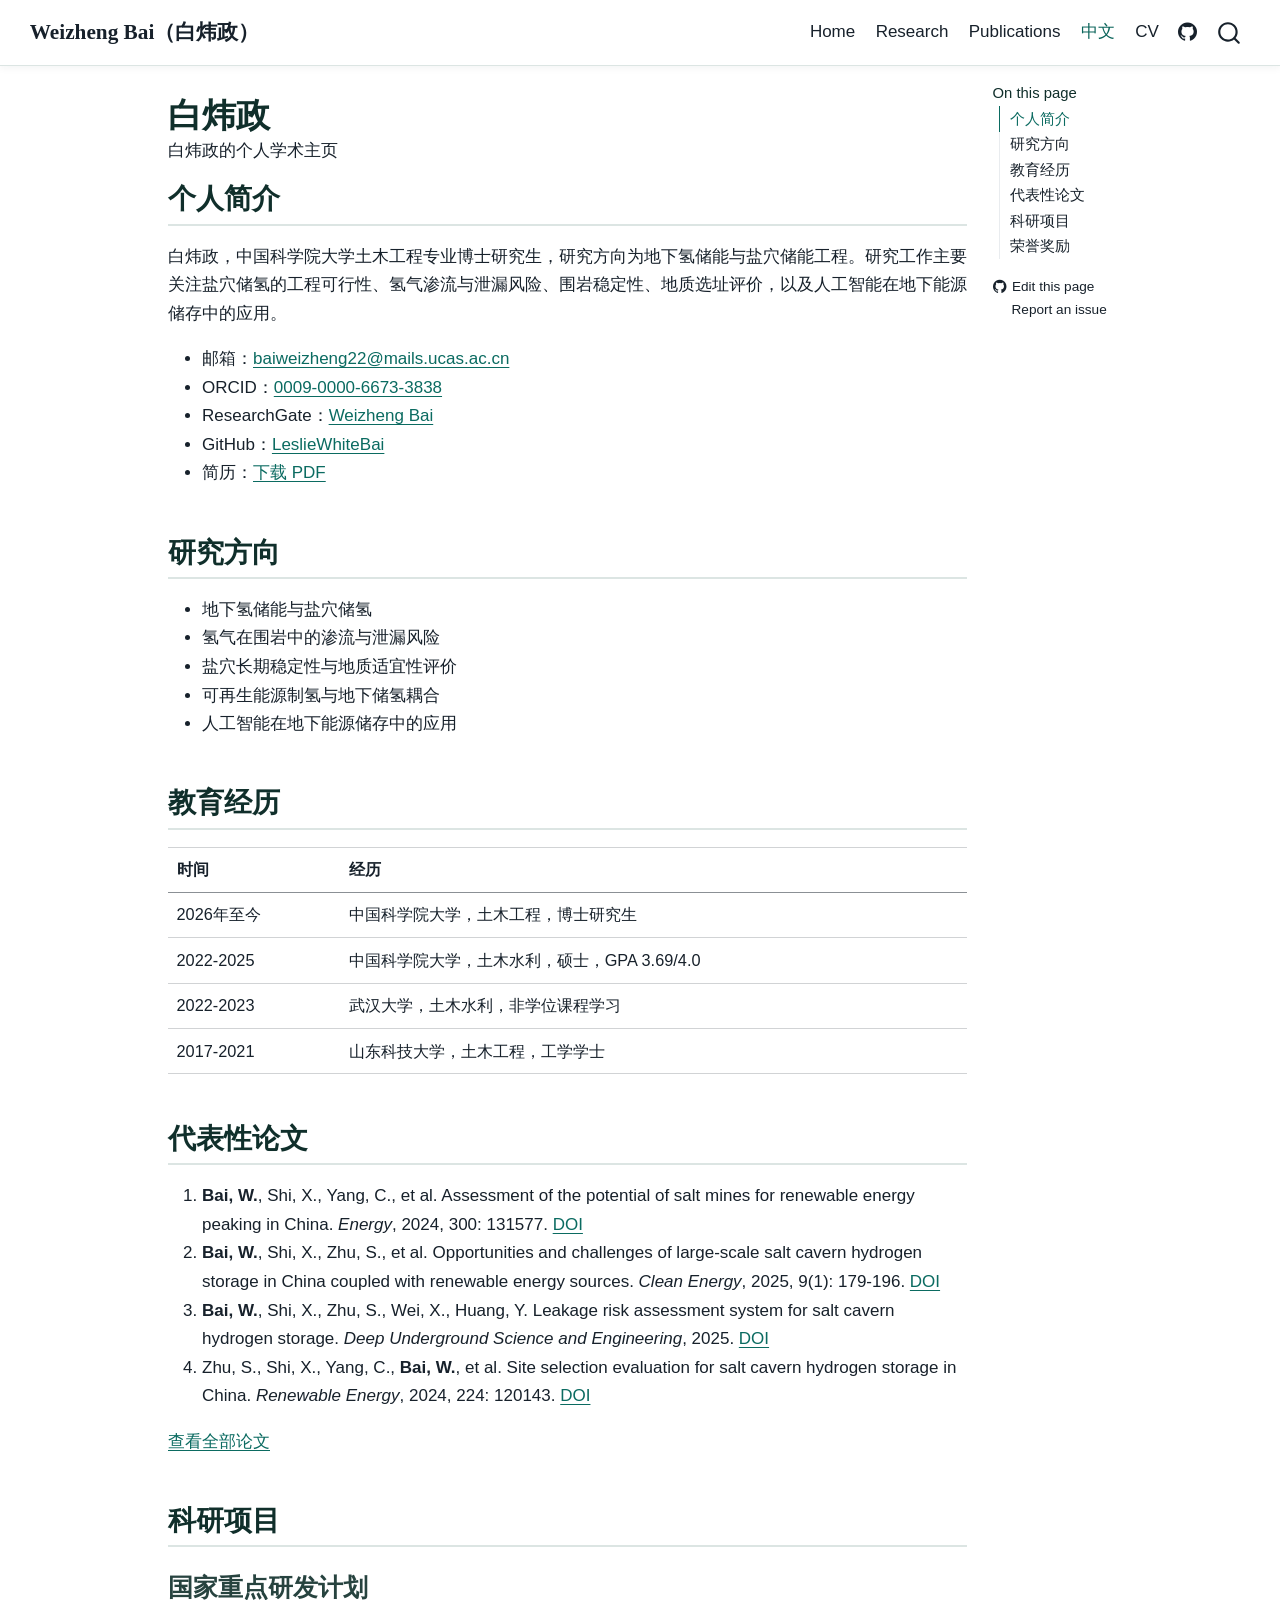
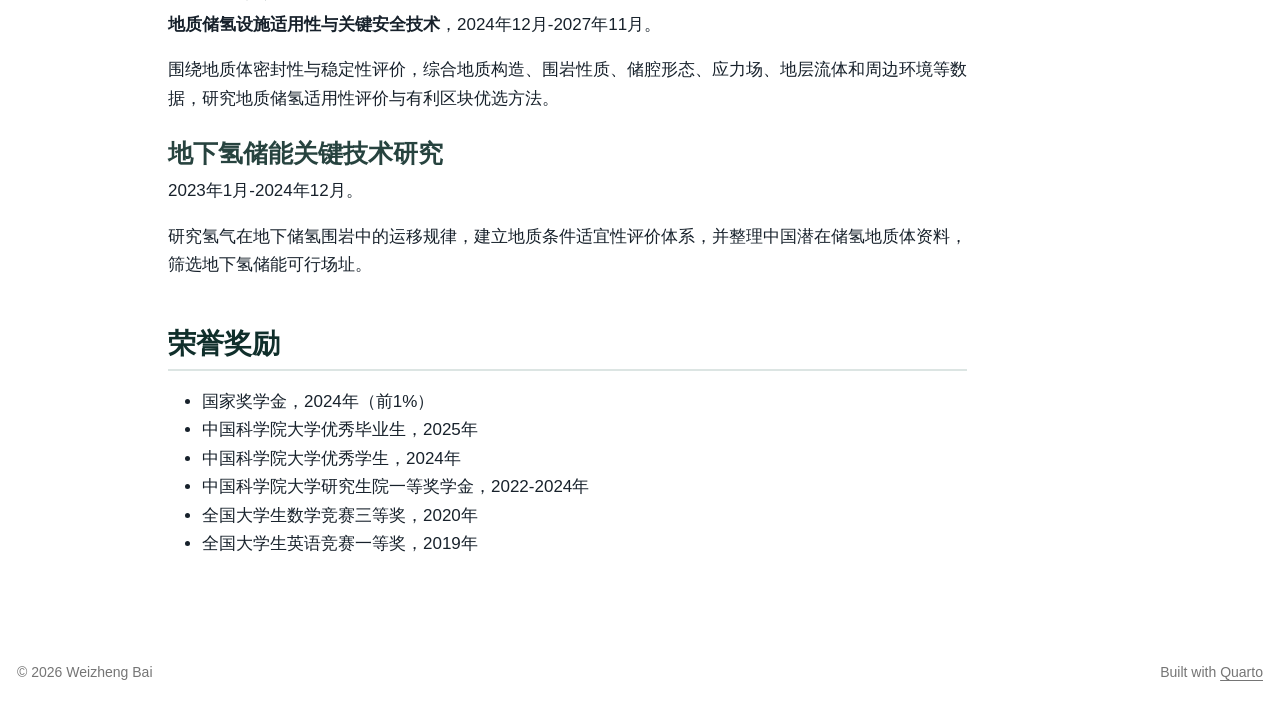
==== commit f824fce0: "Add Chinese name to site title" ====
--- a/docs/Chinese.html
+++ b/docs/Chinese.html
@@ -8,7 +8,7 @@
 
 <meta name="description" content="白炜政的个人学术主页">
 
-<title>白炜政 – Weizheng Bai</title>
+<title>白炜政 – Weizheng Bai（白炜政）</title>
 <style>
 /* Default styles provided by pandoc.
 ** See https://pandoc.org/MANUAL.html#variables-for-html for config info.
@@ -43,7 +43,7 @@
 <link href="site_libs/quarto-html/quarto-syntax-highlighting-15634bcf2e68342d4ad2dfa704d543f6.css" rel="stylesheet" id="quarto-text-highlighting-styles">
 <script src="site_libs/bootstrap/bootstrap.min.js"></script>
 <link href="site_libs/bootstrap/bootstrap-icons.css" rel="stylesheet">
-<link href="site_libs/bootstrap/bootstrap-1063c9e48f84d0d809e05630df6dbede.min.css" rel="stylesheet" append-hash="true" id="quarto-bootstrap" data-mode="light">
+<link href="site_libs/bootstrap/bootstrap-d26a22b31563199eba7ef5374e1b8a1f.min.css" rel="stylesheet" append-hash="true" id="quarto-bootstrap" data-mode="light">
 <script id="quarto-search-options" type="application/json">{
   "location": "navbar",
   "copy-button": false,
@@ -84,7 +84,7 @@
       <div class="navbar-container container-fluid">
       <div class="navbar-brand-container mx-auto">
     <a class="navbar-brand" href="./index.html">
-    <span class="navbar-title">Weizheng Bai</span>
+    <span class="navbar-title">Weizheng Bai（白炜政）</span>
     </a>
   </div>
             <div id="quarto-search" class="" title="Search"></div>
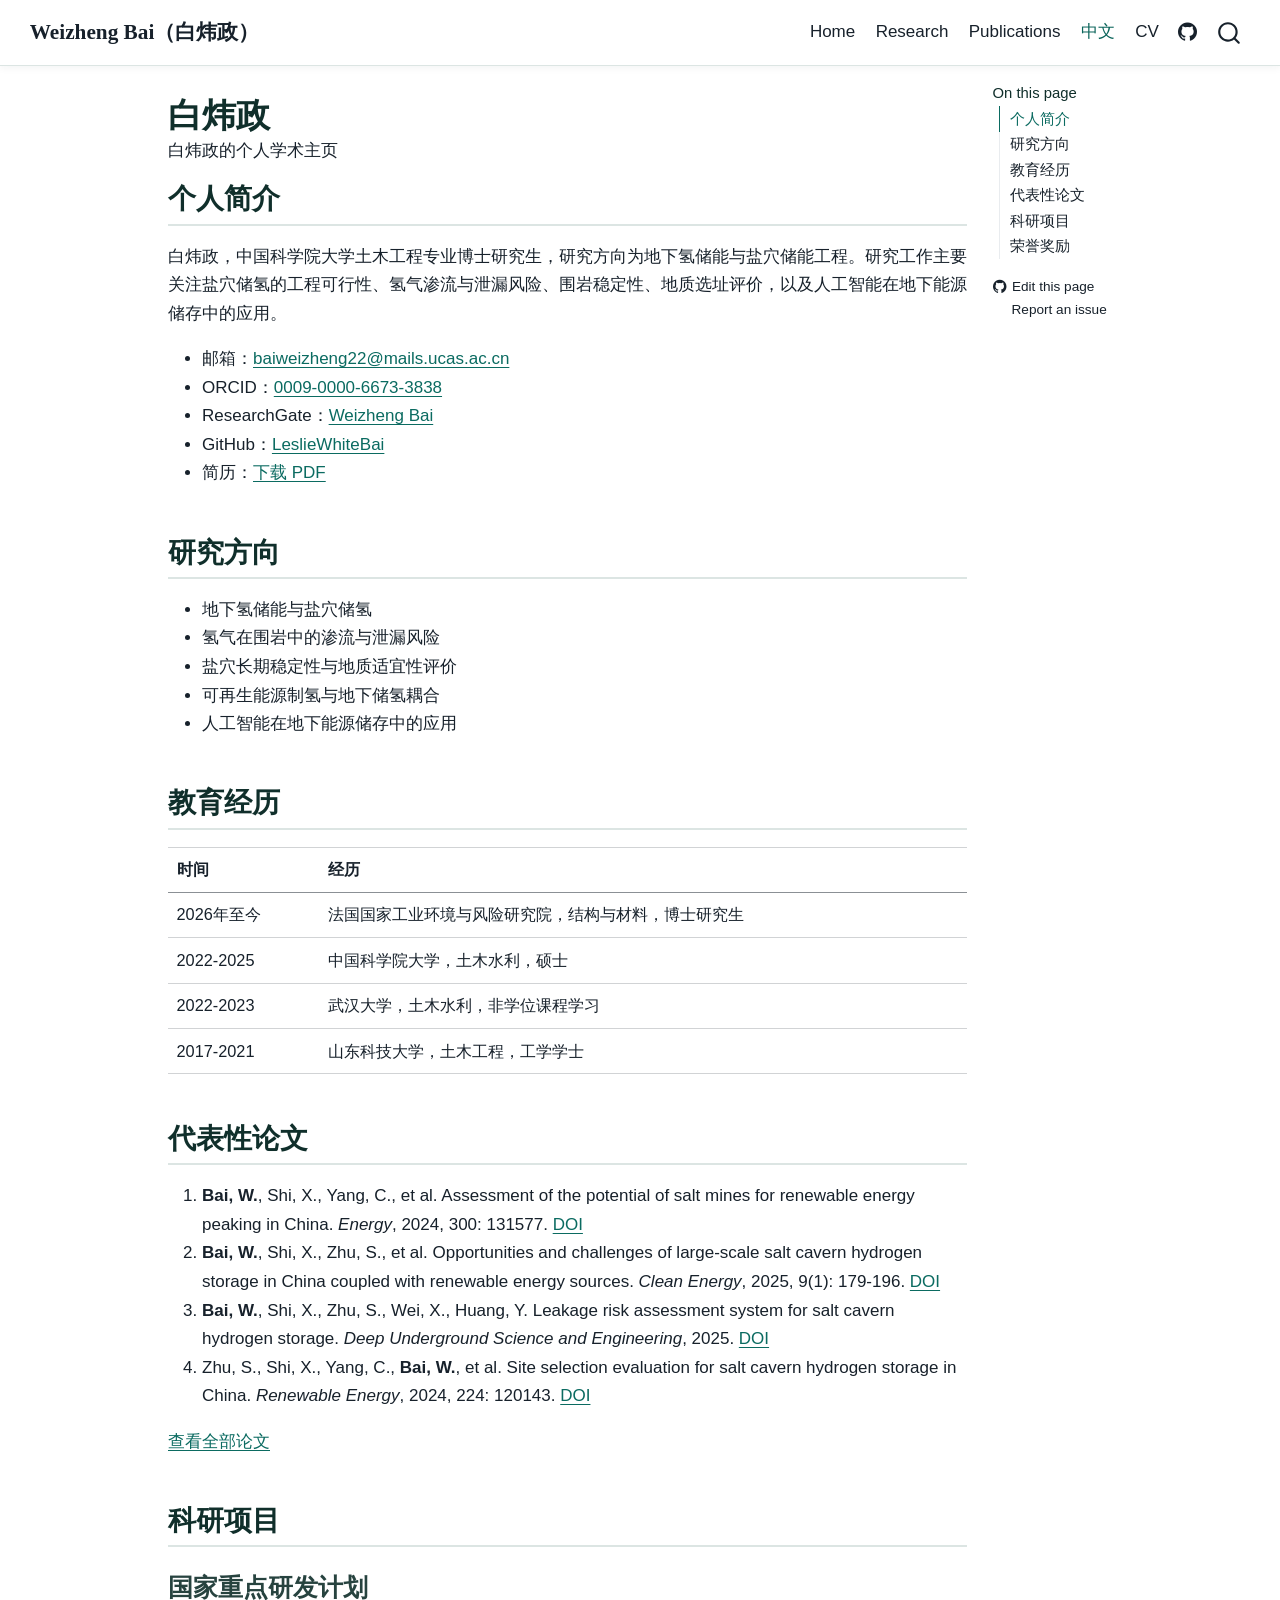
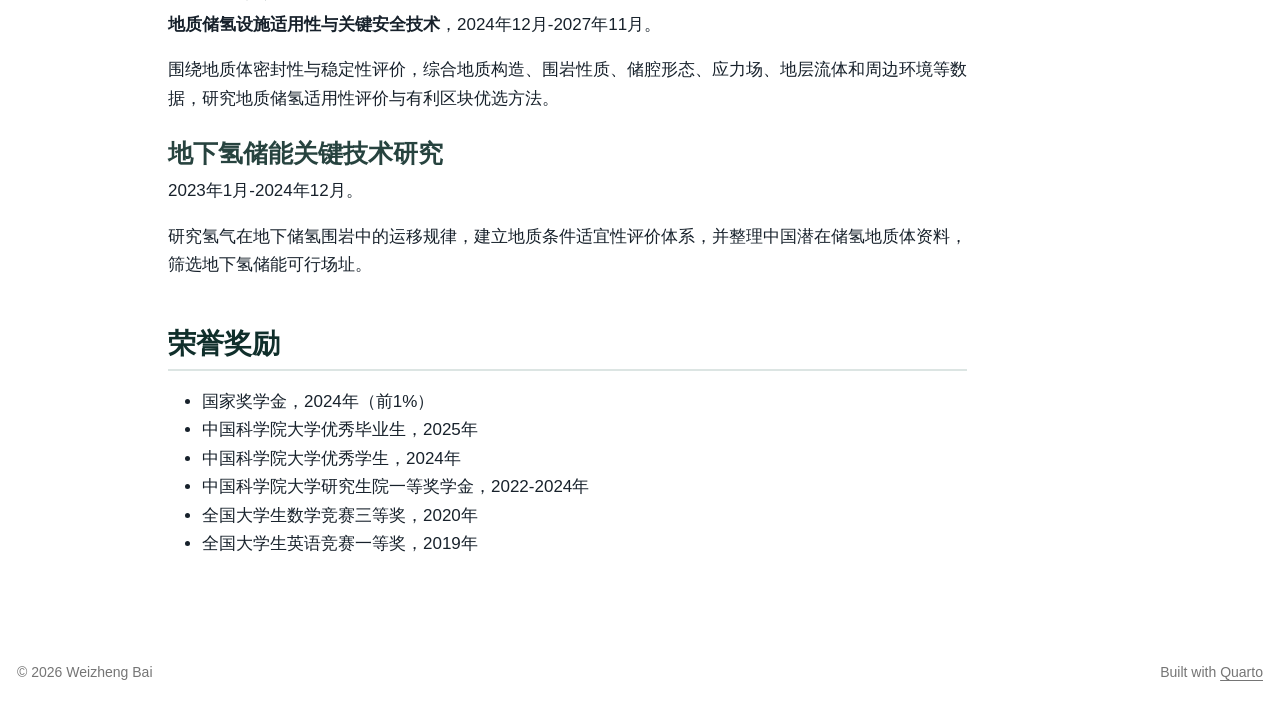
==== commit 773f0434: "Update PhD profile and research focus" ====
--- a/docs/Chinese.html
+++ b/docs/Chinese.html
@@ -43,7 +43,7 @@
 <link href="site_libs/quarto-html/quarto-syntax-highlighting-15634bcf2e68342d4ad2dfa704d543f6.css" rel="stylesheet" id="quarto-text-highlighting-styles">
 <script src="site_libs/bootstrap/bootstrap.min.js"></script>
 <link href="site_libs/bootstrap/bootstrap-icons.css" rel="stylesheet">
-<link href="site_libs/bootstrap/bootstrap-d26a22b31563199eba7ef5374e1b8a1f.min.css" rel="stylesheet" append-hash="true" id="quarto-bootstrap" data-mode="light">
+<link href="site_libs/bootstrap/bootstrap-02aa60ebfeb4407a32ef1752dc6c49e7.min.css" rel="stylesheet" append-hash="true" id="quarto-bootstrap" data-mode="light">
 <script id="quarto-search-options" type="application/json">{
   "location": "navbar",
   "copy-button": false,
@@ -74,6 +74,9 @@
 <style>html{ scroll-behavior: smooth; }</style>
 
 
+<meta property="og:title" content="白炜政 – Weizheng Bai（白炜政）">
+<meta property="og:description" content="白炜政的个人学术主页">
+<meta property="og:site_name" content="Weizheng Bai（白炜政）">
 </head>
 
 <body class="nav-fixed quarto-light">
@@ -203,11 +206,11 @@
 <tbody>
 <tr class="odd">
 <td>2026年至今</td>
-<td>中国科学院大学，土木工程，博士研究生</td>
+<td>法国国家工业环境与风险研究院，结构与材料，博士研究生</td>
 </tr>
 <tr class="even">
 <td>2022-2025</td>
-<td>中国科学院大学，土木水利，硕士，GPA 3.69/4.0</td>
+<td>中国科学院大学，土木水利，硕士</td>
 </tr>
 <tr class="odd">
 <td>2022-2023</td>
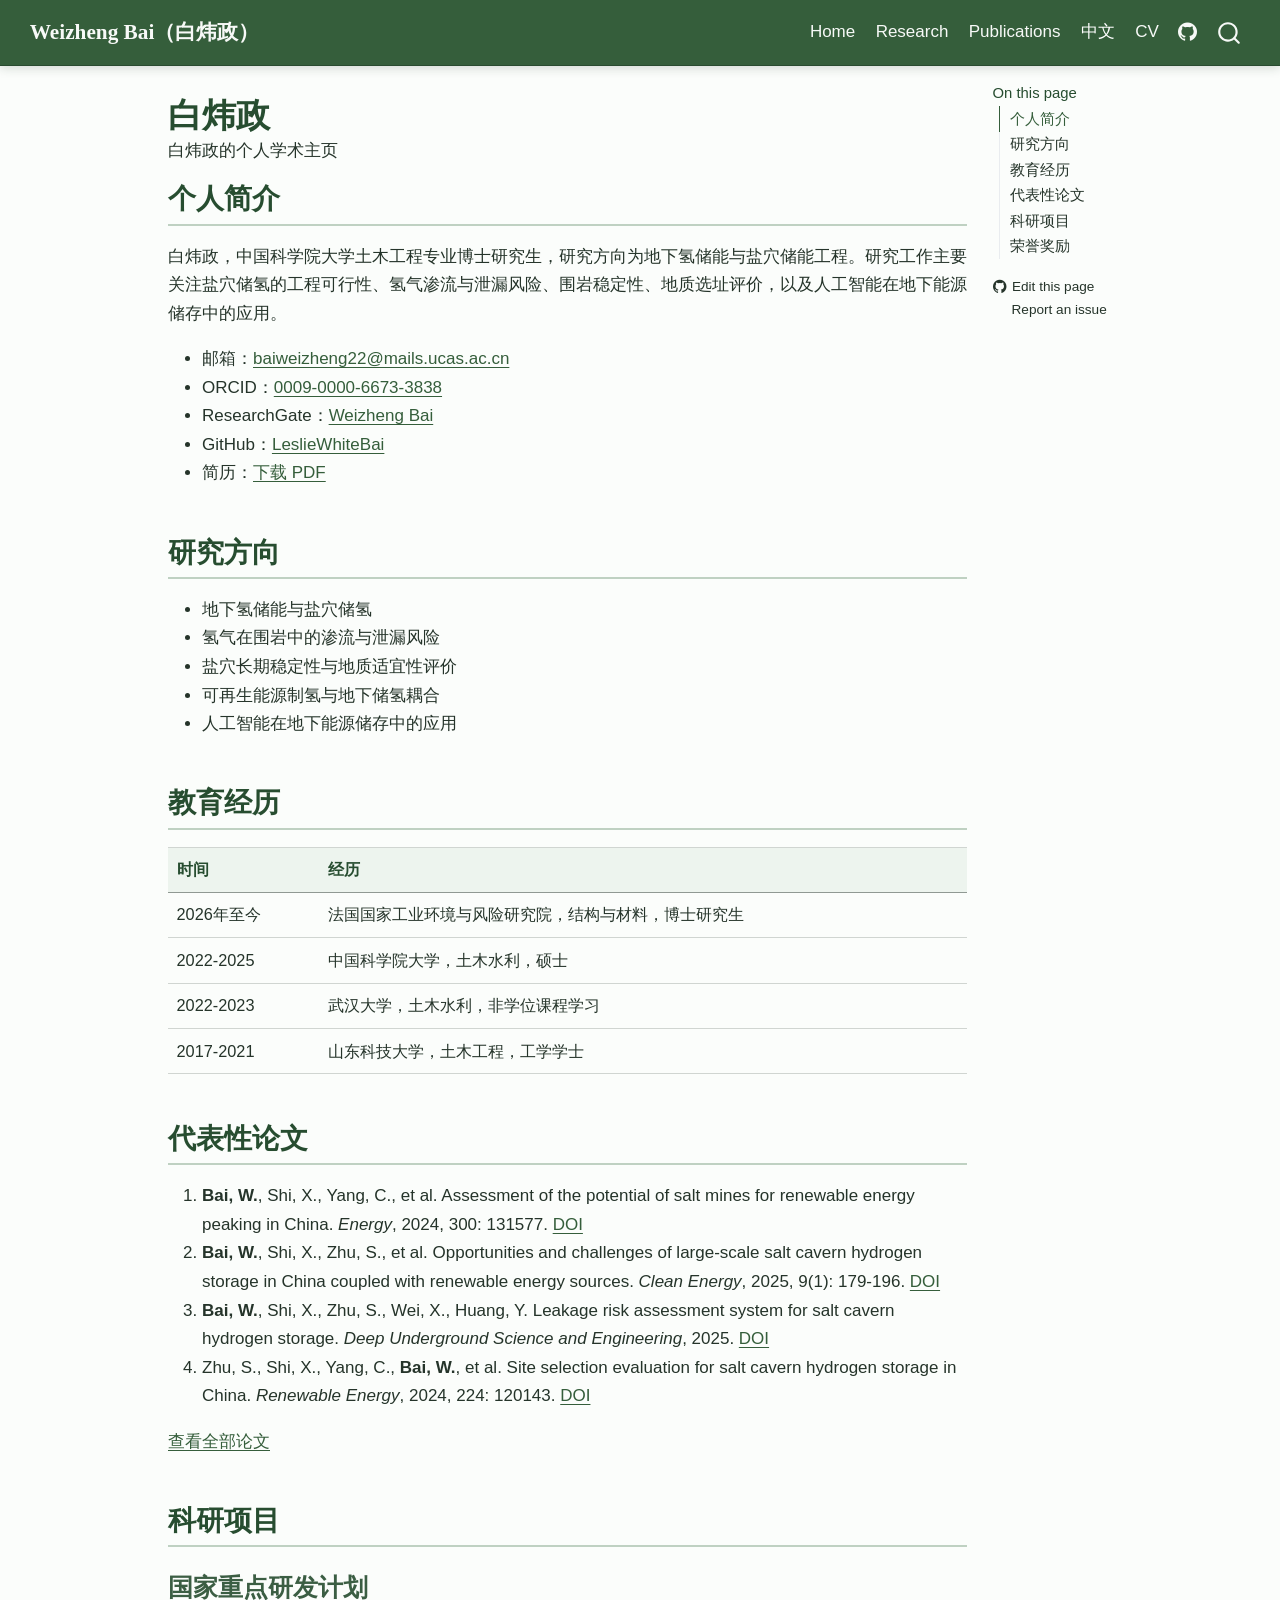
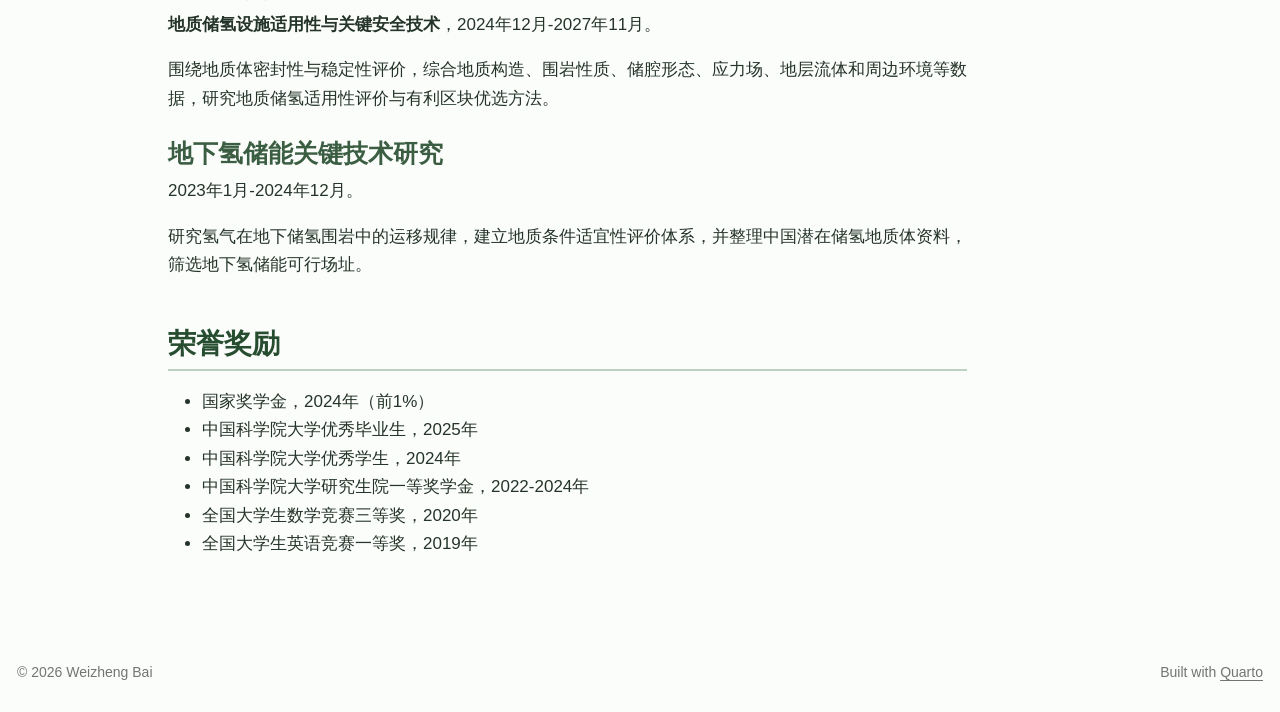
==== commit 2ae35557: "Apply forest green academic theme" ====
--- a/docs/Chinese.html
+++ b/docs/Chinese.html
@@ -43,7 +43,7 @@
 <link href="site_libs/quarto-html/quarto-syntax-highlighting-15634bcf2e68342d4ad2dfa704d543f6.css" rel="stylesheet" id="quarto-text-highlighting-styles">
 <script src="site_libs/bootstrap/bootstrap.min.js"></script>
 <link href="site_libs/bootstrap/bootstrap-icons.css" rel="stylesheet">
-<link href="site_libs/bootstrap/bootstrap-02aa60ebfeb4407a32ef1752dc6c49e7.min.css" rel="stylesheet" append-hash="true" id="quarto-bootstrap" data-mode="light">
+<link href="site_libs/bootstrap/bootstrap-5c161792f7495e642f3abe09963fc588.min.css" rel="stylesheet" append-hash="true" id="quarto-bootstrap" data-mode="light">
 <script id="quarto-search-options" type="application/json">{
   "location": "navbar",
   "copy-button": false,
